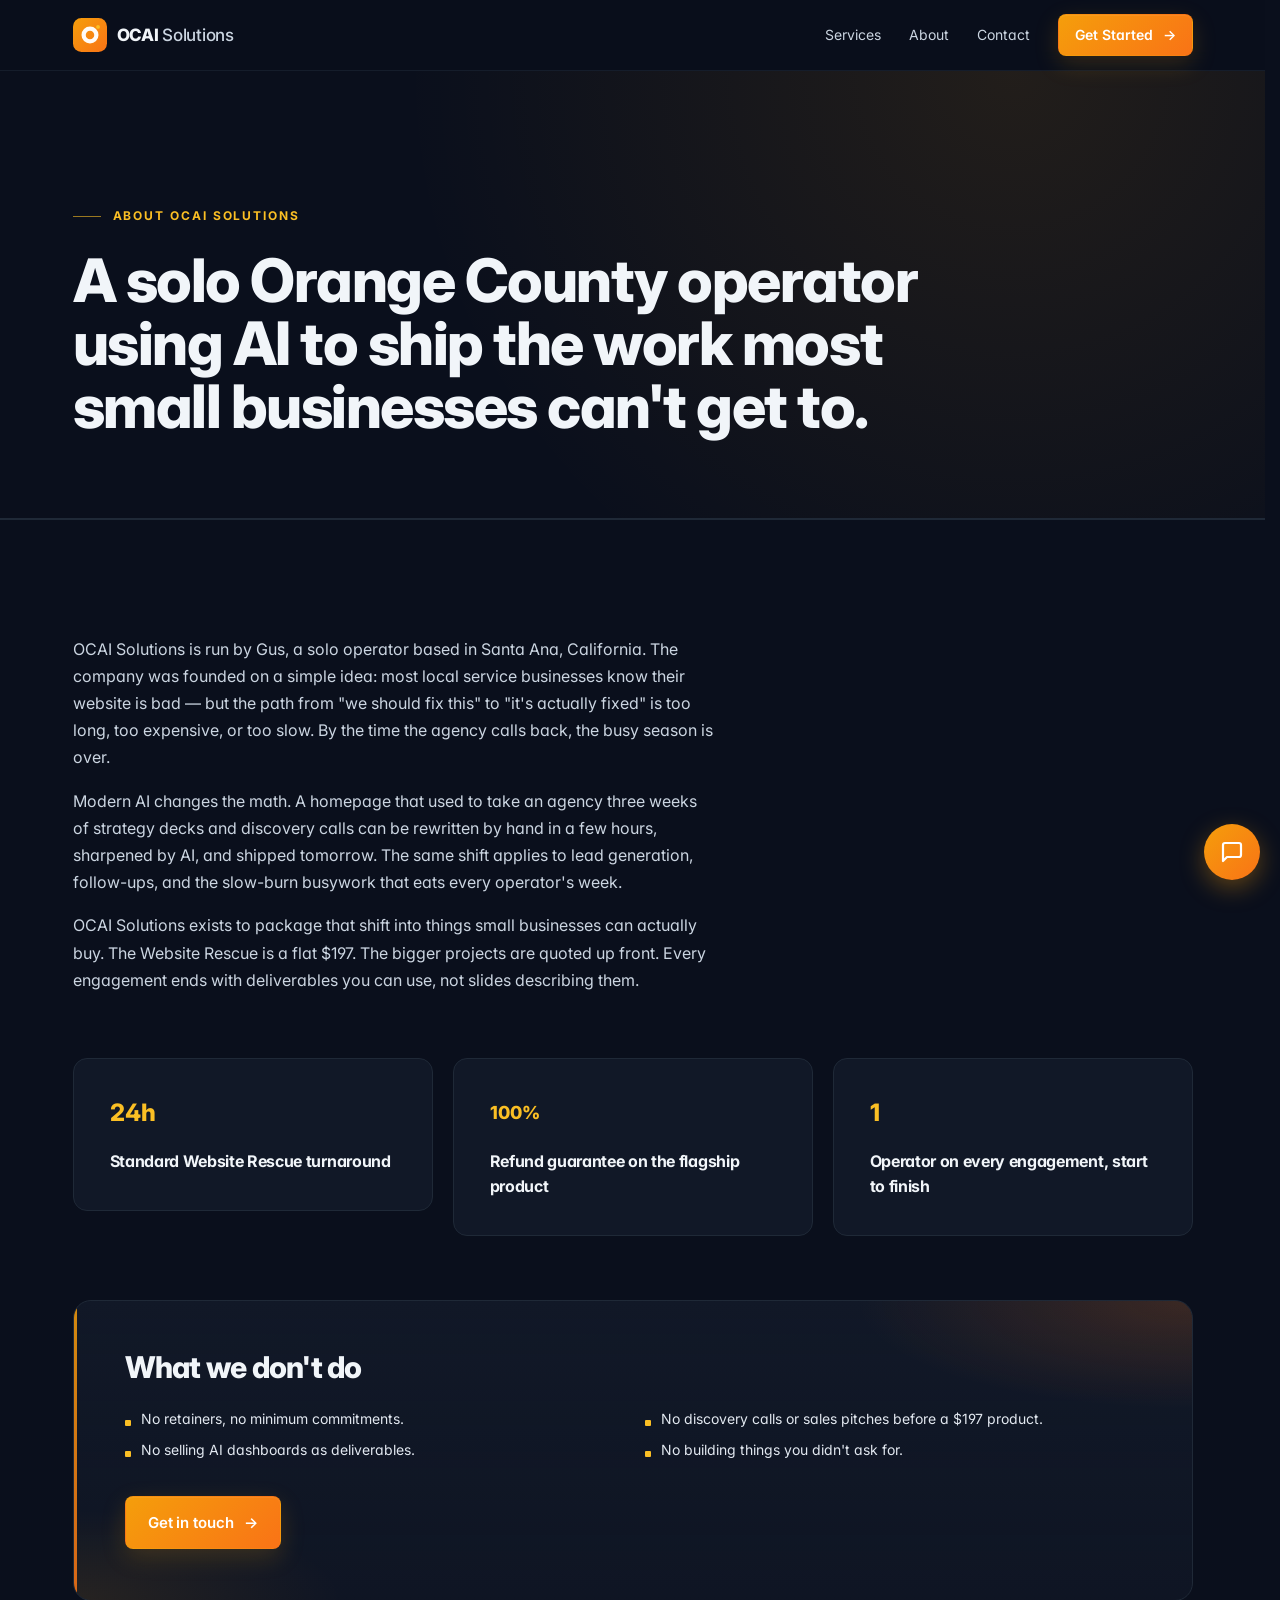
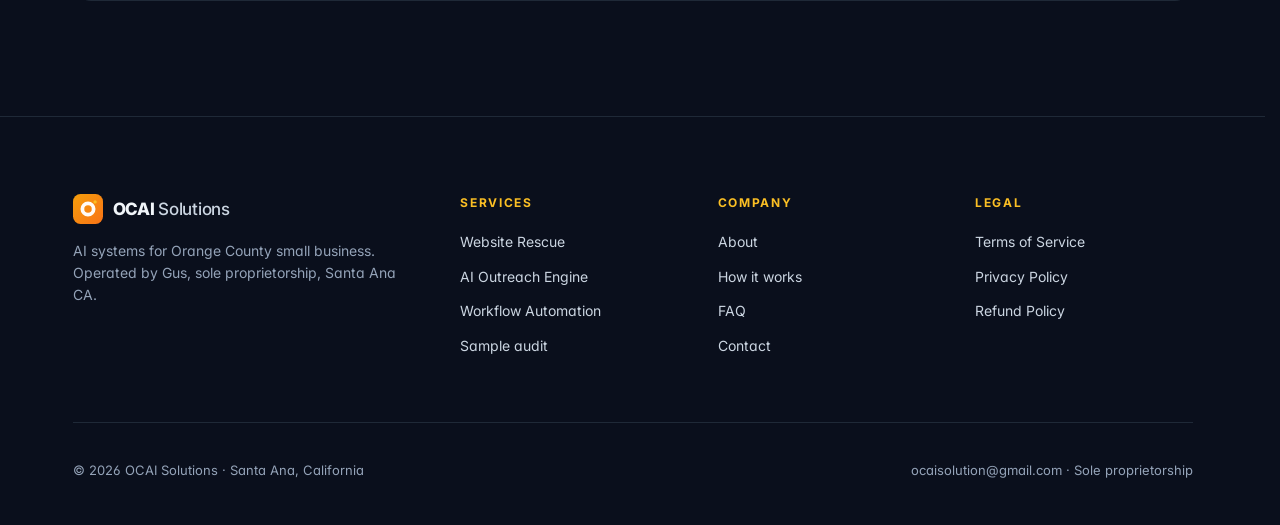
==== about.html @ ff7e23ab "Editorial redesign: amber palette, magazine layout, full design system migration - New styles.css ed" ====
<!doctype html>
<html lang="en">
<head>
<meta charset="utf-8">
<meta name="viewport" content="width=device-width, initial-scale=1">
<title>About — OCAI Solutions</title>
<meta name="description" content="OCAI Solutions is run by Gus, a solo Orange County operator using AI to ship the work most small businesses can't get to.">
<meta property="og:type" content="website">
<meta property="og:site_name" content="OCAI Solutions">
<meta property="og:title" content="About — OCAI Solutions">
<meta property="og:description" content="OCAI Solutions is run by Gus, a solo Orange County operator using AI to ship the work most small businesses can't get to.">
<meta property="og:url" content="https://ocaisolutions.com/about.html">
<meta name="twitter:card" content="summary">
<meta name="twitter:title" content="About — OCAI Solutions">
<meta name="twitter:description" content="OCAI Solutions is run by Gus, a solo Orange County operator using AI to ship the work most small businesses can't get to.">
<link rel="icon" href="favicon.svg">
<link rel="preconnect" href="https://fonts.googleapis.com">
<link rel="preconnect" href="https://fonts.gstatic.com" crossorigin>
<link href="https://fonts.googleapis.com/css2?family=Inter:wght@400;500;600;700;800&display=swap" rel="stylesheet">
<link rel="stylesheet" href="styles.css">
</head>
<body>
<header class="site-header">
  <div class="header-row">
    <a href="index.html" class="lockup" aria-label="OCAI Solutions home">
      <svg width="34" height="34" viewBox="0 0 36 36" aria-hidden="true" style="flex-shrink:0">
        <defs>
          <linearGradient id="ocai-h" x1="0" y1="0" x2="36" y2="36" gradientUnits="userSpaceOnUse">
            <stop offset="0%" stop-color="var(--brand-500)"/>
            <stop offset="100%" stop-color="var(--brand-cyan)"/>
          </linearGradient>
        </defs>
        <rect width="36" height="36" rx="9" fill="url(#ocai-h)"/>
        <path d="M18 9a9 9 0 100 18 9 9 0 000-18zm0 4.5a4.5 4.5 0 110 9 4.5 4.5 0 010-9z" fill="white" fill-opacity="0.97"/>
        <circle cx="26.5" cy="9.5" r="2" fill="var(--brand-gold)"/>
      </svg>
      <span class="word"><span class="bold">OCAI</span> <span class="soft">Solutions</span></span>
    </a>
    <nav class="nav" aria-label="Primary">
      <a href="services.html" class="nav-link">Services</a>
      <a href="about.html" class="nav-link">About</a>
      <a href="contact.html" class="nav-link">Contact</a>
      <a href="contact.html" class="btn btn-gradient btn-sm nav-cta">Get Started <span class="arrow" aria-hidden="true">→</span></a>
    </nav>
  </div>
</header>

<section class="page-hero">
  <div class="container">
    <span class="eyebrow-line">About OCAI Solutions</span>
    <h1>A solo Orange County operator using AI to ship the work most small businesses can't get to.</h1>
  </div>
</section>

<section class="section">
  <div class="container">
    <div class="prose" style="max-width:64ch">
      <p>OCAI Solutions is run by Gus, a solo operator based in Santa Ana, California. The company was founded on a simple idea: most local service businesses know their website is bad — but the path from "we should fix this" to "it's actually fixed" is too long, too expensive, or too slow. By the time the agency calls back, the busy season is over.</p>

      <p>Modern AI changes the math. A homepage that used to take an agency three weeks of strategy decks and discovery calls can be rewritten by hand in a few hours, sharpened by AI, and shipped tomorrow. The same shift applies to lead generation, follow-ups, and the slow-burn busywork that eats every operator's week.</p>

      <p>OCAI Solutions exists to package that shift into things small businesses can actually buy. The Website Rescue is a flat $197. The bigger projects are quoted up front. Every engagement ends with deliverables you can use, not slides describing them.</p>
    </div>

    <div class="trust-grid" style="margin-top:64px;grid-template-columns:repeat(3,1fr);gap:20px">
      <div class="service-card" style="cursor:default">
        <div class="head"><span class="num-mark" style="font-size:24px;width:auto;background:transparent;color:var(--brand-400)">24h</span></div>
        <h3 style="font-size:16px">Standard Website Rescue turnaround</h3>
      </div>
      <div class="service-card" style="cursor:default">
        <div class="head"><span class="num-mark" style="font-size:18px;width:auto;background:transparent;color:var(--brand-400)">100%</span></div>
        <h3 style="font-size:16px">Refund guarantee on the flagship product</h3>
      </div>
      <div class="service-card" style="cursor:default">
        <div class="head"><span class="num-mark" style="font-size:24px;width:auto;background:transparent;color:var(--brand-400)">1</span></div>
        <h3 style="font-size:16px">Operator on every engagement, start to finish</h3>
      </div>
    </div>

    <div class="flagship" style="margin-top:64px;grid-template-columns:1fr">
      <div class="flagship-left">
        <h3 class="flagship-title" style="font-size:1.875rem">What we don't do</h3>
        <ul class="flagship-deliverables" style="grid-template-columns:1fr 1fr">
          <li>No retainers, no minimum commitments.</li>
          <li>No discovery calls or sales pitches before a $197 product.</li>
          <li>No selling AI dashboards as deliverables.</li>
          <li>No building things you didn't ask for.</li>
        </ul>
        <div class="flagship-cta-row">
          <a href="contact.html" class="btn btn-gradient">Get in touch <span class="arrow" aria-hidden="true">→</span></a>
        </div>
      </div>
    </div>
  </div>
</section>

<footer class="footer">
  <div class="container">
    <div class="footer-top">
      <div class="footer-brand">
        <a href="index.html" class="lockup">
          <svg width="30" height="30" viewBox="0 0 36 36" aria-hidden="true">
            <defs>
              <linearGradient id="ocai-f" x1="0" y1="0" x2="36" y2="36" gradientUnits="userSpaceOnUse">
                <stop offset="0%" stop-color="var(--brand-500)"/>
                <stop offset="100%" stop-color="var(--brand-cyan)"/>
              </linearGradient>
            </defs>
            <rect width="36" height="36" rx="9" fill="url(#ocai-f)"/>
            <path d="M18 9a9 9 0 100 18 9 9 0 000-18zm0 4.5a4.5 4.5 0 110 9 4.5 4.5 0 010-9z" fill="white" fill-opacity="0.97"/>
            <circle cx="26.5" cy="9.5" r="2" fill="var(--brand-gold)"/>
          </svg>
          <span class="word"><span class="bold">OCAI</span> <span class="soft">Solutions</span></span>
        </a>
        <p>AI systems for Orange County small business. Operated by Gus, sole proprietorship, Santa Ana CA.</p>
      </div>
      <div class="footer-col">
        <h4>Services</h4>
        <ul>
          <li><a href="services.html#website-rescue">Website Rescue</a></li>
          <li><a href="services.html#outreach">AI Outreach Engine</a></li>
          <li><a href="services.html#automation">Workflow Automation</a></li>
          <li><a href="sample-audit.html">Sample audit</a></li>
        </ul>
      </div>
      <div class="footer-col">
        <h4>Company</h4>
        <ul>
          <li><a href="about.html">About</a></li>
          <li><a href="index.html#how">How it works</a></li>
          <li><a href="index.html#faq">FAQ</a></li>
          <li><a href="contact.html">Contact</a></li>
        </ul>
      </div>
      <div class="footer-col">
        <h4>Legal</h4>
        <ul>
          <li><a href="terms.html">Terms of Service</a></li>
          <li><a href="privacy.html">Privacy Policy</a></li>
          <li><a href="refund.html">Refund Policy</a></li>
        </ul>
      </div>
    </div>
    <div class="footer-bottom">
      <p>© <span id="year"></span> OCAI Solutions · Santa Ana, California</p>
      <p>ocaisolution@gmail.com · Sole proprietorship</p>
    </div>
  </div>
</footer>

<script>document.getElementById('year').textContent = new Date().getFullYear();</script>
<script src="chatbot.js"></script>
</body>
</html>
---- styles.css ----
/* OCAI Solutions — Editorial Homepage Styles
   Pushed further than the live site: bigger type, more whitespace,
   magazine-style numbered sections, asymmetric layouts.
   Built on the same brand tokens (ink, panel, line, brand 500/400/cyan, gold).
*/

/* ============================================================
   Tokens (overridable via Tweaks)
   ============================================================ */
:root {
  --ink:        #0A0F1C;
  --panel:      #111827;
  --panel-soft: rgba(17,24,39,0.55);
  --line:       #1F2937;
  --line-soft:  rgba(31,41,55,0.6);

  --brand-500:  #F59E0B;
  --brand-400:  #FBBF24;
  --brand-600:  #D97706;
  --brand-cyan: #F97316;
  --brand-gold: #FBBF24;

  --fg-1: #F1F5F9;
  --fg-2: #E2E8F0;
  --fg-3: #CBD5E1;
  --fg-mute: #94A3B8;
  --fg-faint: #64748B;

  --brand-tint-08: rgba(245,158,11,0.08);
  --brand-tint-12: rgba(245,158,11,0.14);
  --brand-tint-18: rgba(245,158,11,0.22);

  --section-y: clamp(80px, 9vw, 144px);   /* "airy" by default */
  --container-pad: clamp(20px, 4vw, 40px);
  --max-w: 1200px;

  --radius-md: 8px;
  --radius-lg: 14px;
  --radius-xl: 18px;
  --radius-pill: 9999px;

  --transition-base: 160ms ease;
}

/* density: tight */
:root.density-tight {
  --section-y: clamp(60px, 6vw, 96px);
}

/* ============================================================
   Reset / globals
   ============================================================ */
* { box-sizing: border-box; }
html { background: var(--ink); }
body {
  margin: 0;
  font-family: "Inter", system-ui, -apple-system, "Segoe UI", Roboto, sans-serif;
  font-feature-settings: "ss01", "cv11";
  -webkit-font-smoothing: antialiased;
  background: var(--ink);
  color: var(--fg-1);
  line-height: 1.55;
  overflow-x: hidden;
}
a { color: inherit; text-decoration: none; }
button { font-family: inherit; }
ul, ol { list-style: none; margin: 0; padding: 0; }
img, svg { display: block; max-width: 100%; }

::selection { background: var(--brand-tint-18); color: var(--fg-1); }

/* ============================================================
   Layout primitives
   ============================================================ */
.container {
  max-width: var(--max-w);
  margin: 0 auto;
  padding: 0 var(--container-pad);
  position: relative;
}
.section {
  padding: var(--section-y) 0;
  border-top: 1px solid var(--line);
  position: relative;
}
.section.no-border { border-top: 0; }
.section-soft { background: var(--panel-soft); }

/* ============================================================
   Typography — editorial scale (bigger than live site)
   ============================================================ */
.display {
  font-size: clamp(2.75rem, 1.4rem + 6vw, 6rem);   /* hero — much larger */
  font-weight: 800;
  letter-spacing: -0.035em;
  line-height: 0.96;
  margin: 0;
}
.display .accent { color: var(--brand-400); }
.display em {
  font-style: normal;
  background: linear-gradient(135deg, var(--brand-400) 0%, var(--brand-cyan) 100%);
  -webkit-background-clip: text;
  background-clip: text;
  -webkit-text-fill-color: transparent;
}

.section-title {
  font-size: clamp(2rem, 1.2rem + 2.4vw, 3.25rem);
  font-weight: 800;
  letter-spacing: -0.025em;
  line-height: 1.05;
  margin: 0;
  text-wrap: balance;
}

.h-card {
  font-size: clamp(1.4rem, 1rem + 1vw, 1.875rem);
  font-weight: 700;
  letter-spacing: -0.02em;
  line-height: 1.15;
  margin: 0;
  color: var(--fg-1);
}

.lead {
  font-size: clamp(1.0625rem, 0.9rem + 0.5vw, 1.25rem);
  line-height: 1.55;
  color: var(--fg-3);
  max-width: 56ch;
  margin: 0;
  text-wrap: pretty;
}

.body { color: var(--fg-3); line-height: 1.7; }
.muted { color: var(--fg-mute); }
.faint { color: var(--fg-faint); }
.small { font-size: 14px; }

.eyebrow {
  display: inline-flex;
  align-items: center;
  gap: 10px;
  font-size: 12px;
  font-weight: 600;
  letter-spacing: 0.14em;
  text-transform: uppercase;
  color: var(--brand-400);
}
.eyebrow .num {
  font-variant-numeric: tabular-nums;
  color: var(--fg-mute);
}
.eyebrow .rule {
  display: inline-block;
  width: 28px;
  height: 1px;
  background: currentColor;
  opacity: 0.6;
}

.pill {
  display: inline-flex;
  align-items: center;
  gap: 8px;
  padding: 6px 12px;
  border-radius: var(--radius-pill);
  background: var(--brand-tint-12);
  border: 1px solid var(--brand-tint-18);
  color: var(--brand-400);
  font-size: 12px;
  font-weight: 600;
  letter-spacing: 0.12em;
  text-transform: uppercase;
}
.pill .dot {
  width: 6px; height: 6px; border-radius: 999px;
  background: var(--brand-400);
  box-shadow: 0 0 0 3px rgba(251,191,36,0.18);
}

/* Section masthead — "01 — Services" + title side by side */
.section-masthead {
  display: grid;
  grid-template-columns: minmax(160px, 220px) 1fr;
  gap: clamp(24px, 4vw, 64px);
  margin-bottom: clamp(40px, 5vw, 72px);
  align-items: start;
}
.section-masthead .meta {
  position: sticky;
  top: 96px;
  display: flex;
  flex-direction: column;
  gap: 10px;
  font-size: 12px;
  color: var(--fg-mute);
  letter-spacing: 0.12em;
  text-transform: uppercase;
  font-weight: 600;
}
.section-masthead .meta .num {
  font-size: 13px;
  color: var(--brand-400);
  font-variant-numeric: tabular-nums;
}
.section-masthead .meta .label {
  color: var(--fg-mute);
}
.section-masthead .meta .desc {
  text-transform: none;
  letter-spacing: 0;
  color: var(--fg-faint);
  font-size: 13px;
  font-weight: 400;
  line-height: 1.5;
  max-width: 200px;
}
@media (max-width: 760px) {
  .section-masthead {
    grid-template-columns: 1fr;
    gap: 20px;
  }
  .section-masthead .meta { position: static; flex-direction: row; flex-wrap: wrap; }
  .section-masthead .meta .desc { display: none; }
}

/* ============================================================
   Buttons
   ============================================================ */
.btn {
  display: inline-flex;
  align-items: center;
  gap: 10px;
  padding: 14px 22px;
  border-radius: var(--radius-md);
  font-weight: 600;
  font-size: 15px;
  cursor: pointer;
  border: 1px solid transparent;
  transition: background-color var(--transition-base),
              color var(--transition-base),
              border-color var(--transition-base),
              box-shadow var(--transition-base);
  white-space: nowrap;
  letter-spacing: -0.005em;
}
.btn-lg { padding: 18px 28px; font-size: 16px; }
.btn-sm { padding: 9px 16px; font-size: 14px; }

.btn-primary {
  background: var(--brand-500);
  color: #fff;
}
.btn-primary:hover {
  background: var(--brand-400);
  color: #fff;
}
.btn-gradient {
  background: linear-gradient(135deg, var(--brand-500) 0%, var(--brand-cyan) 100%);
  color: #fff;
  border-color: transparent;
  box-shadow: 0 1px 0 rgba(255,255,255,0.06) inset, 0 8px 24px rgba(245,158,11,0.18);
}
.btn-gradient:hover {
  background: linear-gradient(135deg, var(--brand-400) 0%, var(--brand-cyan) 100%);
  box-shadow: 0 1px 0 rgba(255,255,255,0.08) inset, 0 12px 28px rgba(245,158,11,0.28);
}
.btn-secondary {
  background: transparent;
  color: var(--fg-2);
  border-color: var(--line);
}
.btn-secondary:hover {
  border-color: var(--brand-400);
  color: #fff;
}
.btn-ghost {
  background: transparent;
  color: var(--fg-3);
  padding-left: 0;
  padding-right: 0;
}
.btn-ghost:hover { color: #fff; }

.btn .arrow { display: inline-block; transition: transform 180ms ease; }
.btn:hover .arrow { transform: translateX(3px); }

.cta-row { display: flex; gap: 12px; flex-wrap: wrap; align-items: center; }

/* ============================================================
   Header
   ============================================================ */
.site-header {
  position: sticky; top: 0; z-index: 40;
  background: rgba(10,15,28,0.78);
  backdrop-filter: blur(12px);
  -webkit-backdrop-filter: blur(12px);
  border-bottom: 1px solid var(--line-soft);
}
.header-row {
  display: flex; align-items: center; justify-content: space-between;
  padding: 14px var(--container-pad);
  max-width: var(--max-w);
  margin: 0 auto;
}
.lockup { display: flex; align-items: center; gap: 10px; }
.lockup .word { font-weight: 700; font-size: 17px; letter-spacing: -0.015em; }
.lockup .word .bold { font-weight: 800; }
.lockup .word .soft { font-weight: 500; color: var(--fg-3); }

.nav { display: flex; align-items: center; gap: 28px; font-size: 14px; }
.nav a { color: var(--fg-3); transition: color var(--transition-base); position: relative; }
.nav a:hover { color: #fff; }
.nav a::after {
  content: ""; position: absolute; left: 0; right: 0; bottom: -22px; height: 2px;
  background: var(--brand-400); transform: scaleX(0); transform-origin: left;
  transition: transform 180ms ease;
}
.nav a:hover::after { transform: scaleX(1); }
.nav-cta { color: #fff !important; }
.nav-cta::after { display: none; }
@media (max-width: 760px) {
  .nav .nav-link { display: none; }
  .nav { gap: 12px; }
}

/* ============================================================
   Hero
   ============================================================ */
.hero {
  position: relative;
  overflow: hidden;
  padding: clamp(80px, 11vw, 160px) 0 clamp(80px, 9vw, 128px);
  border-top: 0;
}
.hero-glow {
  position: absolute; pointer-events: none; border-radius: 50%;
  filter: blur(110px);
}
.hero-glow-1 {
  top: -200px; right: -160px; width: 720px; height: 720px;
  background: radial-gradient(circle at center, rgba(245,158,11,0.32), transparent 60%);
}
.hero-glow-2 {
  bottom: -240px; left: -120px; width: 560px; height: 560px;
  background: radial-gradient(circle at center, rgba(249,115,22,0.18), transparent 60%);
}
.hero-grid {
  position: absolute; inset: 0; pointer-events: none; opacity: 0.45;
  background-image:
    linear-gradient(to right, rgba(251,191,36,0.05) 1px, transparent 1px),
    linear-gradient(to bottom, rgba(251,191,36,0.05) 1px, transparent 1px);
  background-size: 80px 80px;
  mask-image: radial-gradient(ellipse 80% 60% at 50% 30%, #000 30%, transparent 75%);
  -webkit-mask-image: radial-gradient(ellipse 80% 60% at 50% 30%, #000 30%, transparent 75%);
}

.hero-inner {
  position: relative;
  display: grid;
  grid-template-columns: 1fr;
  gap: 32px;
}

/* hero variant: subtle (default minimal) */
.hero-eyebrow-row {
  display: flex; align-items: center; gap: 12px; flex-wrap: wrap;
  margin-bottom: 28px;
}
.hero-eyebrow-row .pill-price {
  border-radius: var(--radius-pill);
  padding: 6px 14px;
  background: linear-gradient(135deg, rgba(245,158,11,0.18), rgba(249,115,22,0.10));
  border: 1px solid rgba(251,191,36,0.35);
  color: #fff;
  font-size: 12px;
  font-weight: 700;
  letter-spacing: 0.12em;
  text-transform: uppercase;
  display: inline-flex;
  align-items: center;
  gap: 8px;
}
.hero-eyebrow-row .pill-price .price-num {
  font-weight: 800;
  letter-spacing: -0.01em;
  text-transform: none;
}
.hero-eyebrow-row .loc {
  font-size: 12px;
  font-weight: 600;
  letter-spacing: 0.14em;
  text-transform: uppercase;
  color: var(--fg-mute);
  display: inline-flex;
  align-items: center;
  gap: 8px;
}
.hero-eyebrow-row .loc::before {
  content: ""; width: 6px; height: 6px; background: var(--brand-gold); border-radius: 999px;
  box-shadow: 0 0 0 3px rgba(251,191,36,0.16);
}

.hero-headline { max-width: 22ch; }
.hero-sub {
  margin-top: 28px;
  max-width: 56ch;
  font-size: clamp(1.0625rem, 0.9rem + 0.5vw, 1.25rem);
  color: var(--fg-3);
  line-height: 1.55;
  text-wrap: pretty;
}
.hero-cta-row {
  margin-top: 40px;
  display: flex; gap: 14px; flex-wrap: wrap; align-items: center;
}
.hero-microcopy {
  margin-top: 24px;
  font-size: 13px;
  color: var(--fg-mute);
  display: inline-flex;
  align-items: center;
  gap: 14px;
  flex-wrap: wrap;
}
.hero-microcopy .sep { color: var(--fg-faint); }
.hero-microcopy .check {
  display: inline-flex; align-items: center; gap: 8px;
}
.hero-microcopy .check svg { color: var(--brand-400); flex-shrink: 0; }

/* hero variant: pricetag — giant $197 to the right */
.hero.variant-pricetag .hero-inner {
  grid-template-columns: 1.4fr 1fr;
  align-items: end;
  gap: clamp(24px, 5vw, 80px);
}
@media (max-width: 900px) {
  .hero.variant-pricetag .hero-inner { grid-template-columns: 1fr; }
}
.pricetag-block {
  position: relative;
  padding: 32px;
  border: 1px solid var(--line);
  border-radius: var(--radius-xl);
  background: linear-gradient(180deg, rgba(17,24,39,0.85), rgba(17,24,39,0.4));
  display: flex;
  flex-direction: column;
  gap: 12px;
  overflow: hidden;
}
.pricetag-block::before {
  content: ""; position: absolute; inset: 0; pointer-events: none;
  background: radial-gradient(circle at 100% 0%, rgba(245,158,11,0.18), transparent 60%);
}
.pricetag-block .pt-eyebrow { font-size: 11px; letter-spacing: 0.18em; text-transform: uppercase; font-weight: 700; color: var(--brand-400); }
.pricetag-block .pt-price {
  font-size: clamp(5rem, 8vw + 1rem, 9rem);
  font-weight: 800;
  letter-spacing: -0.05em;
  line-height: 0.9;
  background: linear-gradient(135deg, #fff 0%, var(--brand-400) 70%, var(--brand-cyan) 100%);
  -webkit-background-clip: text; background-clip: text; -webkit-text-fill-color: transparent;
  display: flex; align-items: baseline; gap: 4px;
}
.pricetag-block .pt-price .dollar {
  font-size: 0.5em;
  -webkit-text-fill-color: var(--brand-400);
  font-weight: 700;
  letter-spacing: 0;
  transform: translateY(-0.4em);
}
.pricetag-block .pt-label { font-weight: 700; font-size: 18px; letter-spacing: -0.01em; }
.pricetag-block .pt-meta {
  display: flex; flex-direction: column; gap: 6px;
  font-size: 13px;
  color: var(--fg-mute);
  margin-top: 4px;
}
.pricetag-block .pt-meta .row { display: flex; justify-content: space-between; gap: 12px; padding: 6px 0; border-top: 1px dashed var(--line); }
.pricetag-block .pt-meta .row:first-child { border-top: 0; }
.pricetag-block .pt-meta .val { color: var(--fg-1); font-weight: 600; }

/* hero variant: prominent — adds an oversized chip ABOVE headline */
.hero.variant-prominent .hero-eyebrow-row .pill-price {
  padding: 10px 18px;
  font-size: 13px;
  letter-spacing: 0.16em;
}
.hero.variant-prominent .hero-eyebrow-row .pill-price .price-num {
  font-size: 18px;
}

/* hero variant: subtle — only the location pill, price lives on the CTA */
.hero.variant-subtle .hero-eyebrow-row .pill-price { display: none; }

/* ============================================================
   Service grid — Rescue is full-width hero card; pair below
   ============================================================ */
.services {
  display: flex;
  flex-direction: column;
  gap: 28px;
}

/* Flagship card */
.flagship {
  position: relative;
  display: grid;
  grid-template-columns: 1.3fr 1fr;
  gap: clamp(24px, 4vw, 56px);
  padding: clamp(32px, 4vw, 56px);
  border-radius: var(--radius-xl);
  background: linear-gradient(180deg, var(--panel) 0%, rgba(17,24,39,0.7) 100%);
  border: 1px solid var(--line);
  overflow: hidden;
  transition: border-color var(--transition-base);
}
.flagship::before {
  content: ""; position: absolute; inset: 0; pointer-events: none;
  background:
    radial-gradient(ellipse 50% 60% at 100% 0%, rgba(249,115,22,0.18), transparent 60%),
    radial-gradient(ellipse 40% 50% at 0% 100%, rgba(245,158,11,0.10), transparent 60%);
}
.flagship::after {
  content: ""; position: absolute; left: 0; top: 0; bottom: 0; width: 3px;
  background: linear-gradient(180deg, var(--brand-500), var(--brand-cyan));
  opacity: 0.85;
}
.flagship:hover { border-color: var(--brand-400); }
.flagship-left { position: relative; display: flex; flex-direction: column; gap: 22px; }
.flagship-tags { display: flex; gap: 10px; flex-wrap: wrap; }
.tag {
  display: inline-flex; align-items: center; gap: 8px;
  padding: 6px 12px;
  border-radius: var(--radius-pill);
  background: var(--brand-tint-12);
  border: 1px solid var(--brand-tint-18);
  color: var(--brand-400);
  font-size: 11px; font-weight: 700; letter-spacing: 0.14em; text-transform: uppercase;
}
.tag.gold {
  background: rgba(251,191,36,0.10);
  border-color: rgba(251,191,36,0.28);
  color: var(--brand-gold);
}
.tag.outline {
  background: transparent;
  color: var(--fg-mute);
  border-color: var(--line);
}
.flagship-title {
  font-size: clamp(1.875rem, 1.2rem + 1.8vw, 2.75rem);
  font-weight: 800;
  letter-spacing: -0.025em;
  line-height: 1.05;
  margin: 0;
}
.flagship-body {
  color: var(--fg-3);
  font-size: clamp(1rem, 0.92rem + 0.25vw, 1.0625rem);
  line-height: 1.65;
  max-width: 50ch;
}
.flagship-deliverables { display: grid; grid-template-columns: 1fr 1fr; gap: 10px 24px; margin: 4px 0 8px; }
.flagship-deliverables li {
  display: flex; gap: 10px; align-items: baseline;
  color: var(--fg-2);
  font-size: 14px;
  line-height: 1.45;
}
.flagship-deliverables li::before {
  content: ""; width: 6px; height: 6px; flex-shrink: 0; border-radius: 1px;
  background: var(--brand-400);
  transform: translateY(2px);
}
@media (max-width: 600px) {
  .flagship-deliverables { grid-template-columns: 1fr; }
}
.flagship-cta-row { display: flex; gap: 12px; flex-wrap: wrap; align-items: center; margin-top: 6px; }
.flagship-cta-row .smallnote { font-size: 13px; color: var(--fg-mute); }

/* Right column: price & meta */
.flagship-right {
  position: relative;
  display: flex;
  flex-direction: column;
  justify-content: space-between;
  gap: 24px;
  padding: 24px;
  border-left: 1px dashed var(--line);
  padding-left: clamp(24px, 3vw, 40px);
}
@media (max-width: 880px) {
  .flagship { grid-template-columns: 1fr; }
  .flagship-right { border-left: 0; border-top: 1px dashed var(--line); padding-left: 0; padding-top: 28px; }
}
.flagship-price {
  display: flex; align-items: baseline; gap: 6px;
  font-size: clamp(4rem, 6vw + 1rem, 7rem);
  font-weight: 800;
  letter-spacing: -0.05em;
  line-height: 0.9;
  background: linear-gradient(135deg, #fff 0%, var(--brand-400) 65%, var(--brand-cyan) 100%);
  -webkit-background-clip: text; background-clip: text; -webkit-text-fill-color: transparent;
}
.flagship-price .dollar {
  font-size: 0.42em;
  -webkit-text-fill-color: var(--brand-400);
  font-weight: 700;
  transform: translateY(-0.55em);
}
.flagship-price-label {
  font-size: 12px; letter-spacing: 0.16em; text-transform: uppercase; font-weight: 700;
  color: var(--brand-400);
  margin-bottom: -8px;
}
.flagship-meta {
  display: flex; flex-direction: column; gap: 0;
  font-size: 13px;
  color: var(--fg-mute);
  border-top: 1px solid var(--line);
}
.flagship-meta .row {
  display: flex; justify-content: space-between; gap: 12px;
  padding: 12px 0;
  border-bottom: 1px solid var(--line);
}
.flagship-meta .row .key { letter-spacing: 0.04em; }
.flagship-meta .row .val { color: var(--fg-1); font-weight: 600; text-align: right; }

/* Service pair (project services) */
.service-pair {
  display: grid;
  grid-template-columns: 1fr 1fr;
  gap: 20px;
}
@media (max-width: 760px) { .service-pair { grid-template-columns: 1fr; } }

.service-card {
  position: relative;
  display: flex;
  flex-direction: column;
  gap: 18px;
  padding: clamp(24px, 3vw, 36px);
  background: var(--panel);
  border: 1px solid var(--line);
  border-radius: var(--radius-lg);
  transition: border-color var(--transition-base), background var(--transition-base);
  cursor: pointer;
}
.service-card:hover {
  border-color: var(--brand-400);
  background: linear-gradient(180deg, var(--panel) 0%, rgba(17,24,39,0.6) 100%);
}
.service-card .num-mark {
  display: inline-flex; align-items: center; justify-content: center;
  width: 36px; height: 36px;
  border-radius: 8px;
  background: var(--brand-tint-12);
  color: var(--brand-400);
  font-weight: 800;
  font-size: 15px;
  letter-spacing: 0;
}
.service-card .head { display: flex; align-items: center; gap: 14px; justify-content: space-between; }
.service-card h3 {
  font-size: clamp(1.25rem, 1rem + 0.4vw, 1.5rem);
  font-weight: 700;
  letter-spacing: -0.02em;
  margin: 0;
  transition: color var(--transition-base);
}
.service-card:hover h3 { color: var(--brand-400); }
.service-card .body { color: var(--fg-3); font-size: 15px; line-height: 1.6; }
.service-card .footer-row {
  margin-top: auto;
  display: flex; justify-content: space-between; align-items: center;
  padding-top: 16px;
  border-top: 1px solid var(--line);
  color: var(--brand-400);
  font-size: 14px; font-weight: 600;
}
.service-card .footer-row .price-line { color: var(--fg-mute); font-weight: 500; }

/* Service grid layout: 3-equal */
.services.layout-3col .flagship {
  grid-template-columns: 1fr;
  padding: clamp(28px, 3vw, 40px);
}
.services.layout-3col {
  display: grid;
  grid-template-columns: repeat(3, 1fr);
  gap: 20px;
  flex-direction: row;
}
.services.layout-3col .flagship-right { display: none; }
.services.layout-3col .service-pair { display: contents; }
@media (max-width: 980px) {
  .services.layout-3col { grid-template-columns: 1fr; }
}

/* Service grid layout: 2col (Rescue wide left, pair stacks right) */
.services.layout-2col {
  display: grid;
  grid-template-columns: 1.4fr 1fr;
  gap: 20px;
  flex-direction: row;
}
.services.layout-2col .flagship { grid-template-columns: 1fr; }
.services.layout-2col .flagship-right { border-left: 0; border-top: 1px dashed var(--line); padding-left: 0; padding-top: 24px; flex-direction: row; align-items: center; justify-content: space-between; }
.services.layout-2col .flagship-meta { display: none; }
.services.layout-2col .service-pair { grid-template-columns: 1fr; gap: 20px; }
@media (max-width: 980px) {
  .services.layout-2col { grid-template-columns: 1fr; }
}

/* ============================================================
   Trust section
   ============================================================ */
.trust-grid {
  display: grid;
  grid-template-columns: 1fr 1fr;
  gap: clamp(40px, 5vw, 80px);
  align-items: start;
}
@media (max-width: 880px) { .trust-grid { grid-template-columns: 1fr; gap: 40px; } }

.trust-list { display: flex; flex-direction: column; gap: 4px; }
.trust-list li {
  display: grid;
  grid-template-columns: 32px 1fr;
  gap: 16px;
  padding: 20px 0;
  border-bottom: 1px solid var(--line);
}
.trust-list li:last-child { border-bottom: 0; }
.trust-list .ix {
  font-size: 11px; font-weight: 700; letter-spacing: 0.12em; color: var(--brand-400);
  font-variant-numeric: tabular-nums;
  padding-top: 4px;
}
.trust-list .t { font-weight: 700; font-size: 17px; letter-spacing: -0.01em; color: var(--fg-1); margin: 0 0 6px; }
.trust-list .b { color: var(--fg-mute); font-size: 14.5px; line-height: 1.55; margin: 0; }

.trust-blurb {
  display: flex; flex-direction: column; gap: 18px;
  padding-right: clamp(0px, 4vw, 40px);
}
.trust-blurb .quote {
  font-size: clamp(1.0625rem, 0.95rem + 0.4vw, 1.1875rem);
  line-height: 1.55;
  color: var(--fg-2);
}
.trust-blurb .quote em {
  font-style: normal;
  color: var(--brand-400);
}

/* ============================================================
   How it works
   ============================================================ */
.how-grid {
  display: grid;
  grid-template-columns: repeat(4, 1fr);
  gap: 20px;
  position: relative;
}
@media (max-width: 980px) { .how-grid { grid-template-columns: 1fr 1fr; } }
@media (max-width: 600px) { .how-grid { grid-template-columns: 1fr; } }

.how-step {
  position: relative;
  padding: 28px 24px 28px 0;
  display: flex;
  flex-direction: column;
  gap: 14px;
  border-top: 1px solid var(--line);
}
.how-step .num {
  font-size: clamp(2.5rem, 2rem + 1.2vw, 3.5rem);
  font-weight: 800;
  letter-spacing: -0.04em;
  line-height: 1;
  color: var(--brand-400);
  font-variant-numeric: tabular-nums;
}
.how-step .num .of { color: var(--fg-faint); font-size: 0.4em; font-weight: 600; letter-spacing: 0.1em; vertical-align: super; }
.how-step .t { font-size: 17px; font-weight: 700; letter-spacing: -0.015em; line-height: 1.25; margin: 0; }
.how-step .b { color: var(--fg-mute); font-size: 14.5px; line-height: 1.55; margin: 0; }

.how-cta { margin-top: clamp(40px, 5vw, 64px); display: flex; gap: 16px; align-items: center; flex-wrap: wrap; }

/* ============================================================
   FAQ
   ============================================================ */
.faq-list {
  display: flex; flex-direction: column;
  border-top: 1px solid var(--line);
}
.faq-item { border-bottom: 1px solid var(--line); }
.faq-summary {
  list-style: none;
  display: grid;
  grid-template-columns: 36px 1fr auto;
  gap: 20px;
  padding: 28px 4px;
  cursor: pointer;
  align-items: baseline;
  transition: background-color var(--transition-base);
}
.faq-summary::-webkit-details-marker { display: none; }
.faq-item[open] .faq-summary { background-color: rgba(245,158,11,0.04); }
.faq-summary .ix {
  font-size: 12px; font-weight: 700; letter-spacing: 0.14em;
  color: var(--fg-mute);
  font-variant-numeric: tabular-nums;
  padding-top: 4px;
}
.faq-item[open] .faq-summary .ix { color: var(--brand-400); }
.faq-summary .q {
  font-size: clamp(1.0625rem, 0.95rem + 0.3vw, 1.25rem);
  font-weight: 600;
  letter-spacing: -0.015em;
  color: var(--fg-1);
  line-height: 1.35;
  text-wrap: pretty;
}
.faq-summary .chev {
  width: 28px; height: 28px;
  display: inline-flex; align-items: center; justify-content: center;
  border-radius: 999px;
  border: 1px solid var(--line);
  color: var(--fg-mute);
  transition: transform 200ms ease, color var(--transition-base), border-color var(--transition-base), background-color var(--transition-base);
  flex-shrink: 0;
  align-self: center;
}
.faq-item:hover .chev { color: var(--brand-400); border-color: var(--brand-400); }
.faq-item[open] .chev {
  transform: rotate(45deg);
  background: var(--brand-500);
  color: #fff;
  border-color: transparent;
}

.faq-body {
  display: grid;
  grid-template-columns: 36px 1fr auto;
  gap: 20px;
  padding: 0 4px 28px;
}
.faq-body .ix-pad { /* aligns with summary ix */ }
.faq-body .a {
  color: var(--fg-3);
  font-size: 16px;
  line-height: 1.65;
  max-width: 64ch;
  text-wrap: pretty;
}
.faq-body .a a { color: var(--brand-400); border-bottom: 1px solid currentColor; }
.faq-body .a a:hover { color: #fff; }
.faq-body .pad-end {}

@media (max-width: 600px) {
  .faq-summary, .faq-body { grid-template-columns: 28px 1fr auto; gap: 12px; }
}

/* ============================================================
   Final CTA
   ============================================================ */
.final-cta {
  position: relative;
  overflow: hidden;
}
.final-cta::before {
  content: ""; position: absolute; inset: 0; pointer-events: none;
  background:
    radial-gradient(circle at 80% 0%, rgba(245,158,11,0.18), transparent 55%),
    radial-gradient(circle at 0% 100%, rgba(249,115,22,0.10), transparent 55%);
}
.final-cta-grid {
  position: relative;
  display: grid;
  grid-template-columns: 1.3fr 1fr;
  gap: clamp(40px, 5vw, 80px);
  align-items: center;
}
@media (max-width: 880px) { .final-cta-grid { grid-template-columns: 1fr; } }
.final-cta-card {
  padding: clamp(28px, 3.5vw, 44px);
  border: 1px solid var(--line);
  border-radius: var(--radius-xl);
  background: linear-gradient(180deg, var(--panel) 0%, rgba(17,24,39,0.6) 100%);
  display: flex;
  flex-direction: column;
  gap: 18px;
  position: relative;
  overflow: hidden;
}
.final-cta-card::before {
  content: ""; position: absolute; inset: 0; pointer-events: none;
  background: radial-gradient(circle at 100% 0%, rgba(245,158,11,0.16), transparent 55%);
}
.final-cta-card .row {
  display: flex; justify-content: space-between; gap: 12px; align-items: baseline;
  font-size: 14px; color: var(--fg-mute);
  padding: 12px 0;
  border-top: 1px solid var(--line);
}
.final-cta-card .row:nth-of-type(1) { border-top: 0; padding-top: 0; }
.final-cta-card .row .val { color: var(--fg-1); font-weight: 600; }
.final-cta-card .price-row {
  display: flex; align-items: baseline; gap: 8px;
  font-size: 56px; font-weight: 800; letter-spacing: -0.04em; line-height: 1;
  background: linear-gradient(135deg, #fff, var(--brand-400) 70%, var(--brand-cyan));
  -webkit-background-clip: text; background-clip: text; -webkit-text-fill-color: transparent;
}
.final-cta-card .price-row .dollar { font-size: 0.5em; -webkit-text-fill-color: var(--brand-400); transform: translateY(-0.5em); font-weight: 700; }

/* ============================================================
   Footer
   ============================================================ */
.footer {
  border-top: 1px solid var(--line);
  padding: clamp(48px, 6vw, 80px) 0 32px;
}
.footer-top {
  display: grid;
  grid-template-columns: 1.6fr repeat(3, 1fr);
  gap: 40px;
}
@media (max-width: 760px) { .footer-top { grid-template-columns: 1fr 1fr; } }
@media (max-width: 480px) { .footer-top { grid-template-columns: 1fr; } }
.footer-brand p { color: var(--fg-mute); font-size: 14px; max-width: 38ch; margin: 16px 0 0; line-height: 1.55; }
.footer-col h4 {
  font-size: 12px; font-weight: 700; letter-spacing: 0.14em; text-transform: uppercase;
  color: var(--brand-400); margin: 0 0 16px;
}
.footer-col ul { display: flex; flex-direction: column; gap: 10px; }
.footer-col a {
  color: var(--fg-3); font-size: 14px;
  transition: color var(--transition-base);
}
.footer-col a:hover { color: #fff; }
.footer-bottom {
  margin-top: clamp(40px, 5vw, 64px);
  padding-top: 24px;
  border-top: 1px solid var(--line);
  display: flex; justify-content: space-between; gap: 12px;
  font-size: 13px; color: var(--fg-mute);
  flex-wrap: wrap;
}

/* ============================================================
   Misc
   ============================================================ */
.divider {
  height: 1px;
  background: linear-gradient(to right, transparent, var(--line) 20%, var(--line) 80%, transparent);
  margin: 0;
}

/* Number rule used as section anchor */
.num-anchor {
  display: inline-flex; align-items: center; gap: 12px;
  font-family: "Inter", monospace;
  font-variant-numeric: tabular-nums;
  font-weight: 700;
  font-size: 13px;
  letter-spacing: 0.12em;
  color: var(--brand-400);
}
.num-anchor::after {
  content: "";
  width: 36px;
  height: 1px;
  background: currentColor;
  opacity: 0.6;
}

/* Focus ring */
:focus-visible {
  outline: 2px solid var(--brand-400);
  outline-offset: 3px;
  border-radius: 4px;
}

/* Hide scrollbar overflow safety */
html, body { scrollbar-gutter: stable; }


/* ============================================================
   Prose (legal pages: terms, privacy, refund, sample audit)
   ============================================================ */
.prose {
  max-width: 64ch;
  font-size: 16px;
  line-height: 1.7;
  color: var(--fg-3);
}
.prose h1 { font-size: clamp(2rem, 1.5rem + 1.5vw, 2.75rem); font-weight: 800; letter-spacing: -0.025em; line-height: 1.1; margin: 0 0 8px; color: var(--fg-1); }
.prose h2 { font-size: clamp(1.375rem, 1.1rem + 0.7vw, 1.625rem); font-weight: 700; letter-spacing: -0.015em; margin: 2.5rem 0 0.75rem; color: var(--fg-1); }
.prose h3 { font-size: 1.125rem; font-weight: 700; margin: 1.75rem 0 0.5rem; color: var(--fg-2); }
.prose p { margin: 0 0 1rem; }
.prose ul, .prose ol { margin: 0 0 1rem 1.25rem; padding: 0; list-style: disc; color: var(--fg-3); }
.prose ol { list-style: decimal; }
.prose li { margin-bottom: 0.4rem; line-height: 1.65; padding-left: 0.25rem; }
.prose a { color: var(--brand-400); border-bottom: 1px solid currentColor; transition: color var(--transition-base); }
.prose a:hover { color: #fff; }
.prose strong, .prose b { color: var(--fg-1); }
.prose .lede { font-size: 18px; color: var(--fg-2); margin-bottom: 2.5rem; }
.prose hr { border: 0; border-top: 1px solid var(--line); margin: 2.5rem 0; }
.prose .meta { color: var(--fg-mute); font-size: 13px; letter-spacing: 0.04em; }

.prose-legal { /* alias kept for backwards compat */ }

/* ============================================================
   Page hero (small page intros for non-homepage pages)
   ============================================================ */
.page-hero {
  padding: clamp(80px, 10vw, 144px) 0 clamp(40px, 5vw, 72px);
  border-bottom: 1px solid var(--line);
  position: relative;
  overflow: hidden;
}
.page-hero::before {
  content: ""; position: absolute; inset: 0; pointer-events: none;
  background: radial-gradient(circle at 80% 0%, rgba(245,158,11,0.10), transparent 55%);
}
.page-hero .container { position: relative; }
.page-hero .eyebrow-line { display: inline-flex; align-items: center; gap: 12px; font-size: 12px; font-weight: 700; letter-spacing: 0.16em; text-transform: uppercase; color: var(--brand-400); margin-bottom: 24px; }
.page-hero .eyebrow-line::before { content: ""; width: 28px; height: 1px; background: currentColor; opacity: 0.6; }
.page-hero h1 { font-size: clamp(2.25rem, 1.4rem + 3vw, 3.75rem); font-weight: 800; letter-spacing: -0.025em; line-height: 1.05; margin: 0 0 16px; max-width: 22ch; }
.page-hero .lead { margin-top: 8px; max-width: 56ch; }

/* ============================================================
   Form styling (contact)
   ============================================================ */
.form-card {
  padding: clamp(28px, 3.5vw, 44px);
  background: var(--panel);
  border: 1px solid var(--line);
  border-radius: var(--radius-xl);
}
.form-card h2 { font-size: 22px; font-weight: 700; letter-spacing: -0.015em; margin: 0 0 4px; color: var(--fg-1); }
.form-card .form-sub { color: var(--fg-mute); font-size: 14px; margin: 0 0 24px; }
.form-grid { display: grid; grid-template-columns: 1fr 1fr; gap: 16px; margin-bottom: 16px; }
@media (max-width: 600px) { .form-grid { grid-template-columns: 1fr; } }
.field { display: block; }
.field span { display: block; color: var(--fg-mute); font-size: 13px; margin-bottom: 6px; }
.field input, .field textarea, .field select {
  width: 100%; padding: 11px 14px; font-family: inherit; font-size: 14px;
  background: var(--ink); color: var(--fg-1);
  border: 1px solid var(--line); border-radius: var(--radius-md);
  transition: border-color var(--transition-base);
}
.field input:focus, .field textarea:focus, .field select:focus {
  outline: none; border-color: var(--brand-400);
}
.field textarea { resize: vertical; min-height: 100px; }
.field-fine { font-size: 12px; color: var(--fg-mute); margin-top: 12px; }
.field-fine a { color: var(--brand-400); border-bottom: 1px solid currentColor; }
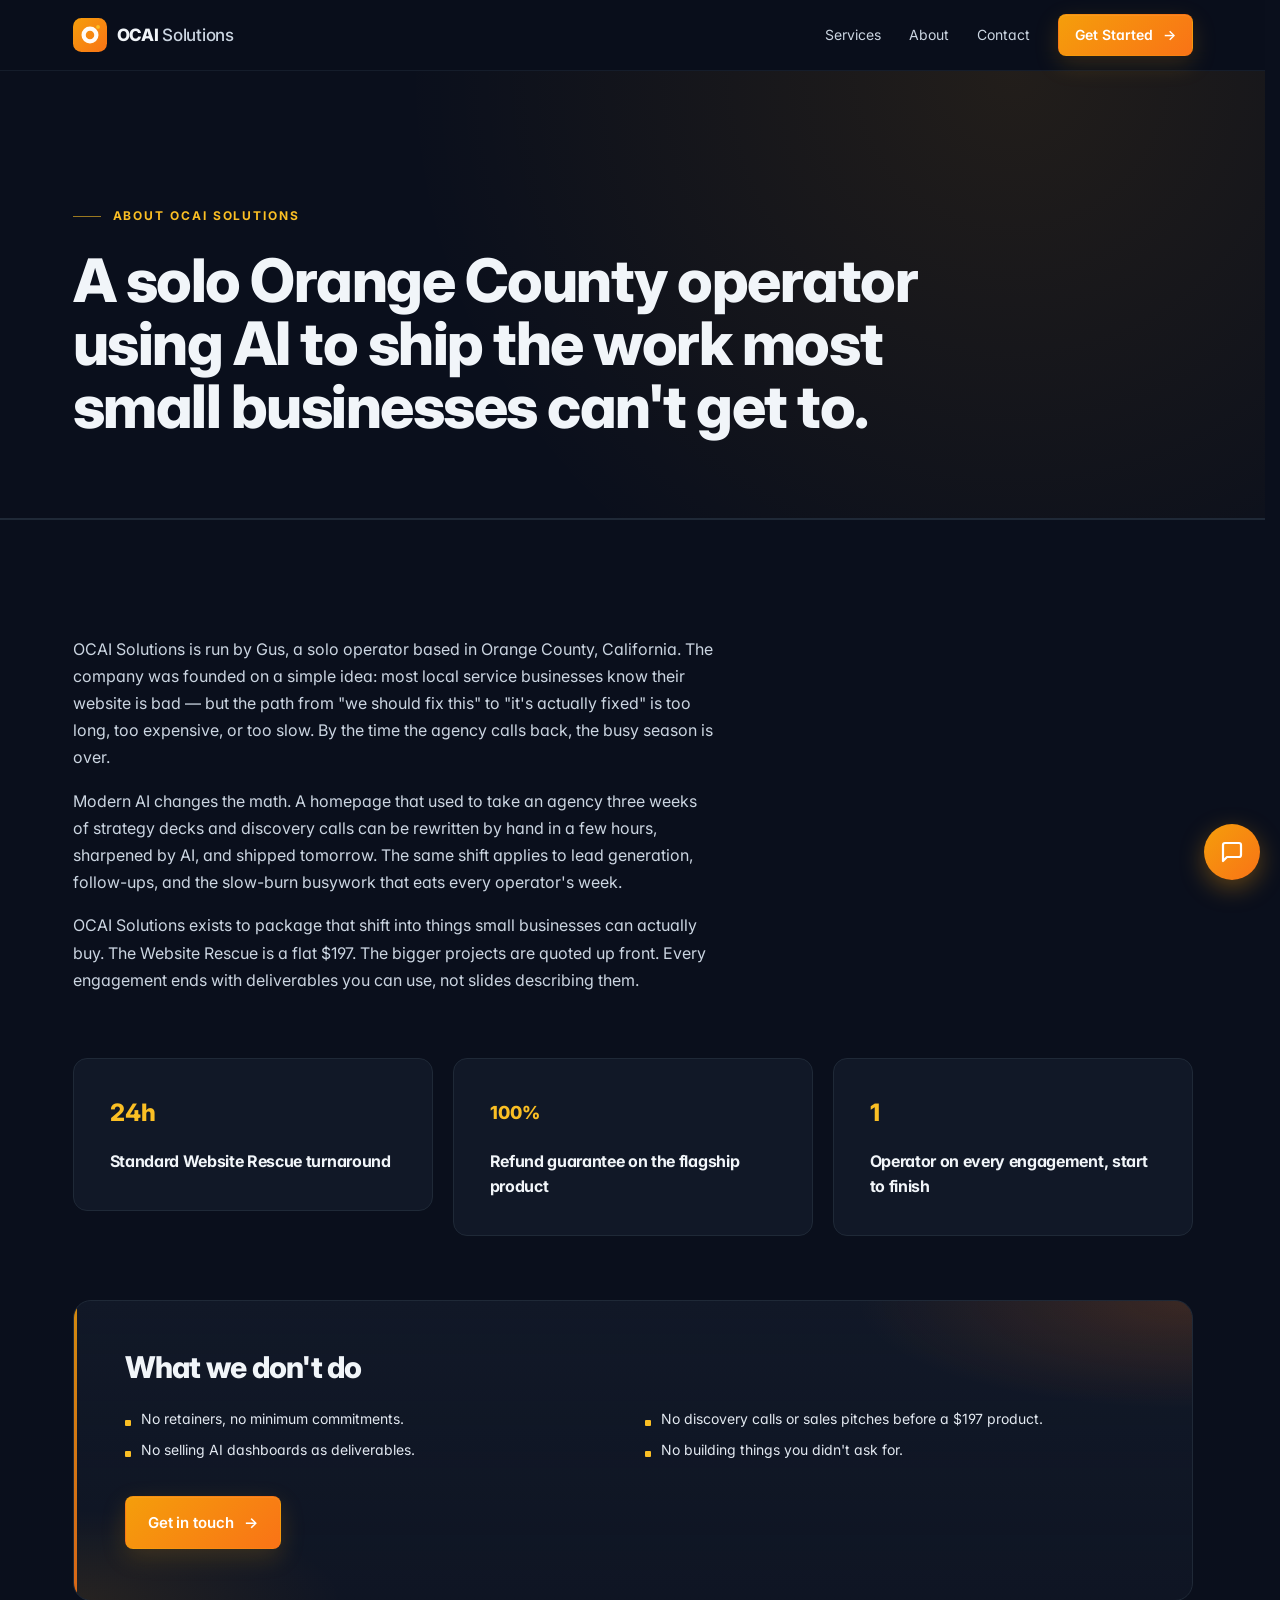
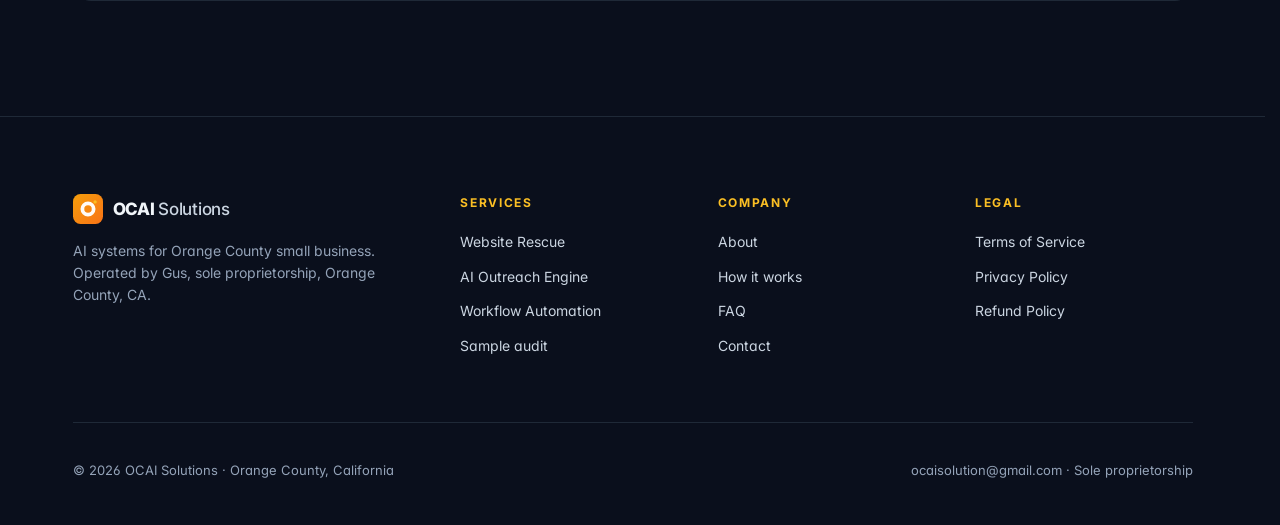
==== commit bdf11c8a: "Replace Santa Ana references with Orange County (keep CA mention)" ====
--- a/about.html
+++ b/about.html
@@ -55,7 +55,7 @@
 <section class="section">
   <div class="container">
     <div class="prose" style="max-width:64ch">
-      <p>OCAI Solutions is run by Gus, a solo operator based in Santa Ana, California. The company was founded on a simple idea: most local service businesses know their website is bad — but the path from "we should fix this" to "it's actually fixed" is too long, too expensive, or too slow. By the time the agency calls back, the busy season is over.</p>
+      <p>OCAI Solutions is run by Gus, a solo operator based in Orange County, California. The company was founded on a simple idea: most local service businesses know their website is bad — but the path from "we should fix this" to "it's actually fixed" is too long, too expensive, or too slow. By the time the agency calls back, the busy season is over.</p>
 
       <p>Modern AI changes the math. A homepage that used to take an agency three weeks of strategy decks and discovery calls can be rewritten by hand in a few hours, sharpened by AI, and shipped tomorrow. The same shift applies to lead generation, follow-ups, and the slow-burn busywork that eats every operator's week.</p>
 
@@ -112,7 +112,7 @@
           </svg>
           <span class="word"><span class="bold">OCAI</span> <span class="soft">Solutions</span></span>
         </a>
-        <p>AI systems for Orange County small business. Operated by Gus, sole proprietorship, Santa Ana CA.</p>
+        <p>AI systems for Orange County small business. Operated by Gus, sole proprietorship, Orange County, CA.</p>
       </div>
       <div class="footer-col">
         <h4>Services</h4>
@@ -142,7 +142,7 @@
       </div>
     </div>
     <div class="footer-bottom">
-      <p>© <span id="year"></span> OCAI Solutions · Santa Ana, California</p>
+      <p>© <span id="year"></span> OCAI Solutions · Orange County, California</p>
       <p>ocaisolution@gmail.com · Sole proprietorship</p>
     </div>
   </div>
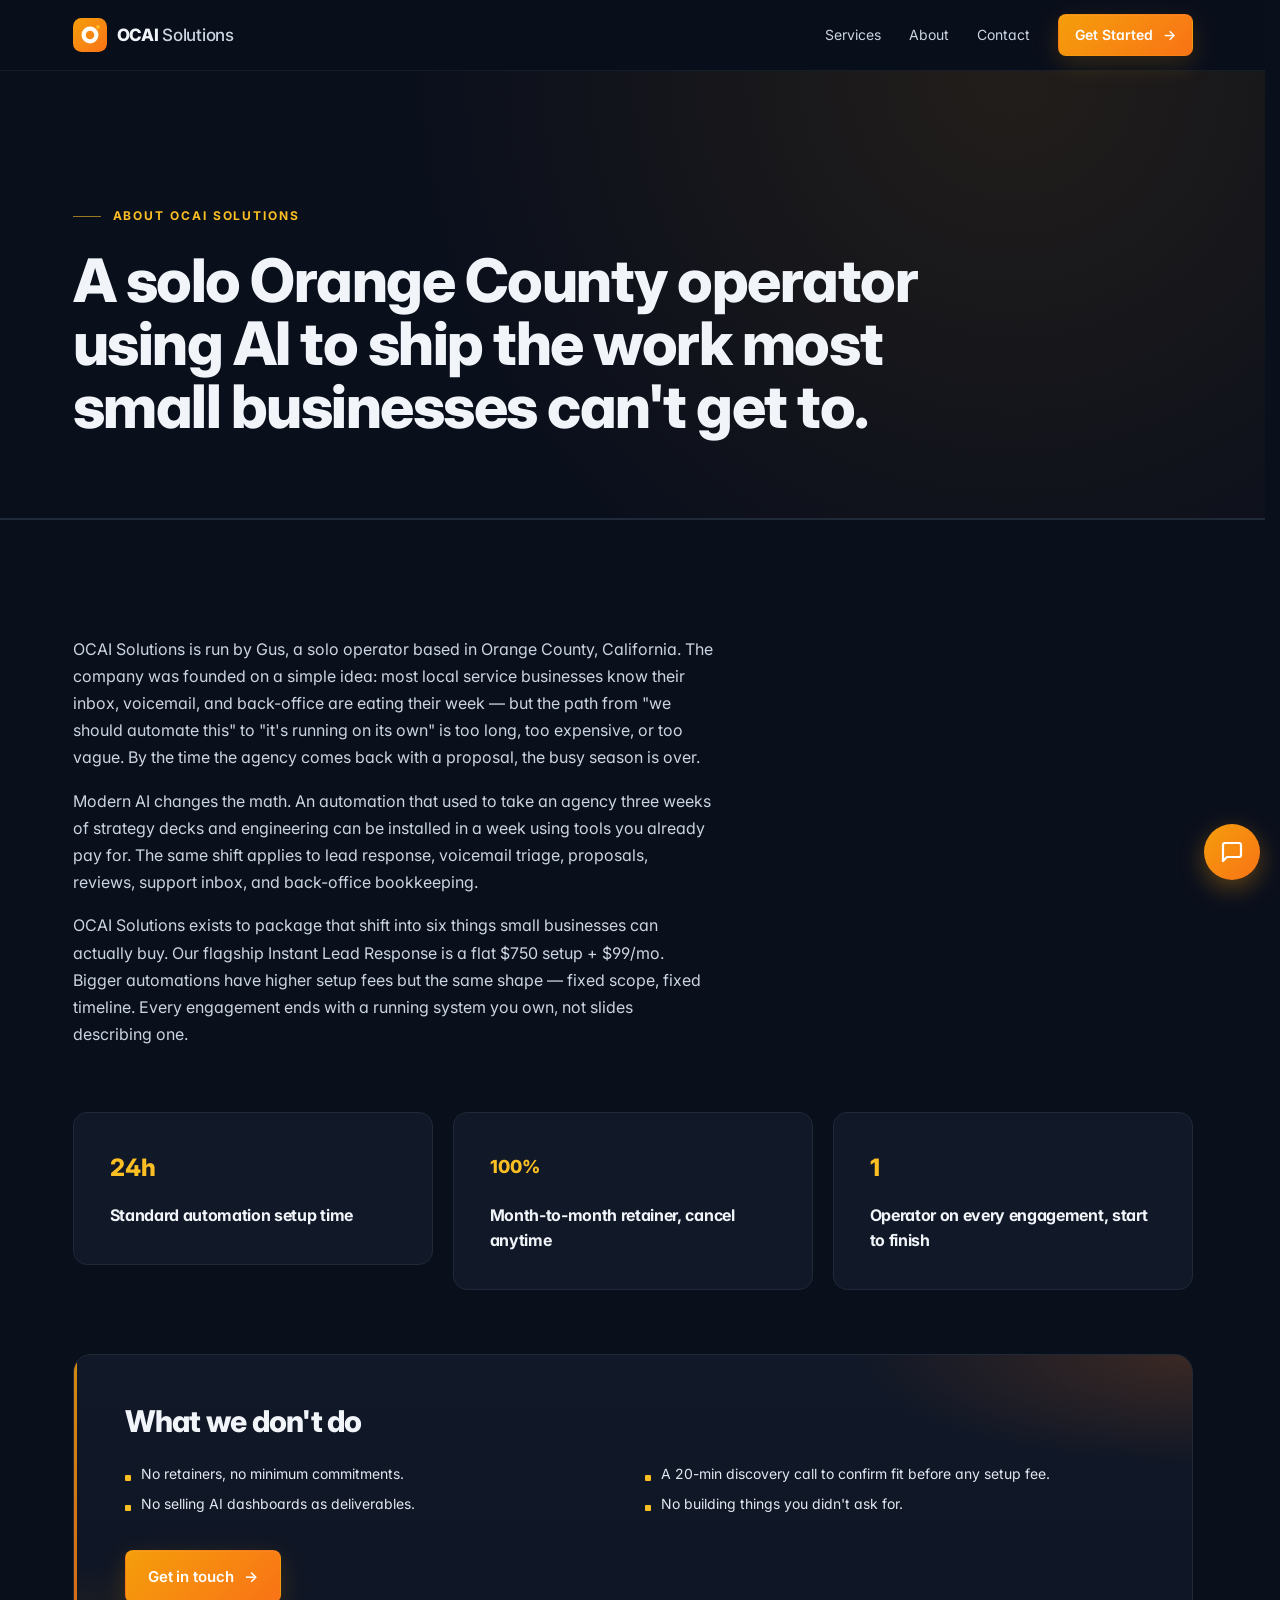
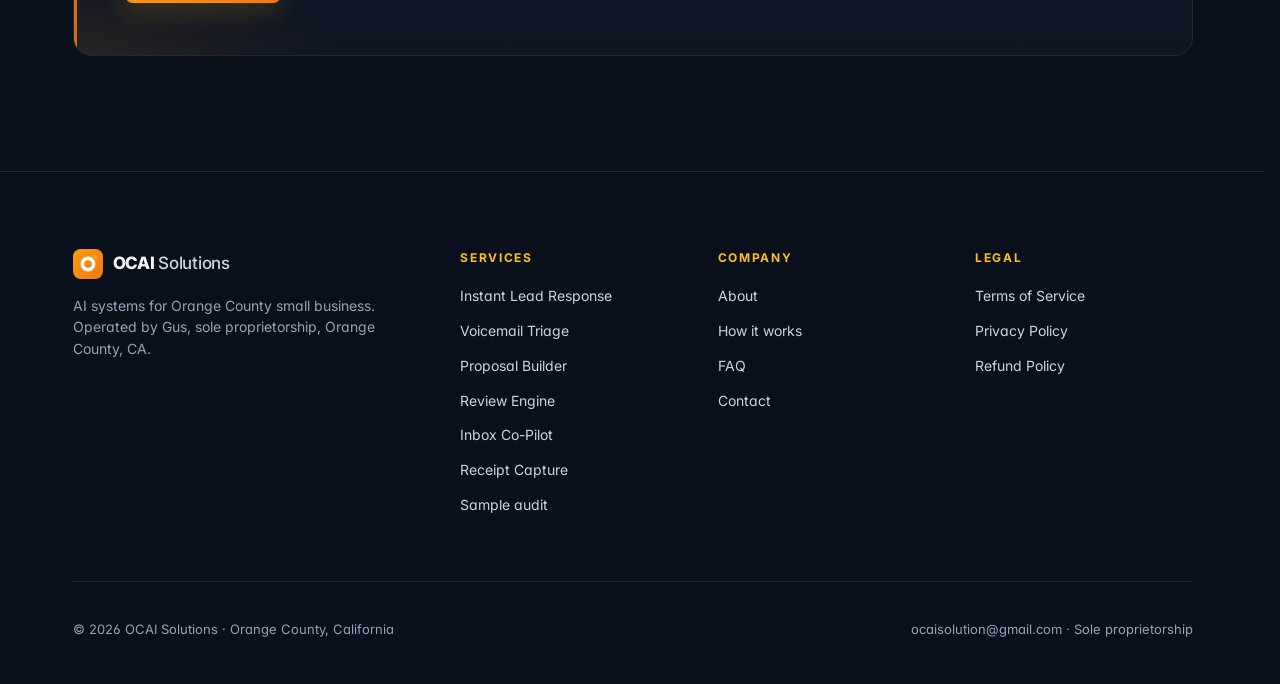
==== commit 173362c7: "Pivot product lineup: retire AI Website Rescue, ship 6 productized automation services Replaces the " ====
--- a/about.html
+++ b/about.html
@@ -4,15 +4,15 @@
 <meta charset="utf-8">
 <meta name="viewport" content="width=device-width, initial-scale=1">
 <title>About — OCAI Solutions</title>
-<meta name="description" content="OCAI Solutions is run by Gus, a solo Orange County operator using AI to ship the work most small businesses can't get to.">
+<meta name="description" content="OCAI Solutions is run by Gus, a solo Orange County operator shipping six productized AI automations for small businesses.">
 <meta property="og:type" content="website">
 <meta property="og:site_name" content="OCAI Solutions">
 <meta property="og:title" content="About — OCAI Solutions">
-<meta property="og:description" content="OCAI Solutions is run by Gus, a solo Orange County operator using AI to ship the work most small businesses can't get to.">
+<meta property="og:description" content="OCAI Solutions is run by Gus, a solo Orange County operator shipping six productized AI automations for small businesses.">
 <meta property="og:url" content="https://ocaisolutions.com/about.html">
 <meta name="twitter:card" content="summary">
 <meta name="twitter:title" content="About — OCAI Solutions">
-<meta name="twitter:description" content="OCAI Solutions is run by Gus, a solo Orange County operator using AI to ship the work most small businesses can't get to.">
+<meta name="twitter:description" content="OCAI Solutions is run by Gus, a solo Orange County operator shipping six productized AI automations for small businesses.">
 <link rel="icon" href="favicon.svg">
 <link rel="preconnect" href="https://fonts.googleapis.com">
 <link rel="preconnect" href="https://fonts.gstatic.com" crossorigin>
@@ -55,21 +55,21 @@
 <section class="section">
   <div class="container">
     <div class="prose" style="max-width:64ch">
-      <p>OCAI Solutions is run by Gus, a solo operator based in Orange County, California. The company was founded on a simple idea: most local service businesses know their website is bad — but the path from "we should fix this" to "it's actually fixed" is too long, too expensive, or too slow. By the time the agency calls back, the busy season is over.</p>
+      <p>OCAI Solutions is run by Gus, a solo operator based in Orange County, California. The company was founded on a simple idea: most local service businesses know their inbox, voicemail, and back-office are eating their week — but the path from "we should automate this" to "it's running on its own" is too long, too expensive, or too vague. By the time the agency comes back with a proposal, the busy season is over.</p>
 
-      <p>Modern AI changes the math. A homepage that used to take an agency three weeks of strategy decks and discovery calls can be rewritten by hand in a few hours, sharpened by AI, and shipped tomorrow. The same shift applies to lead generation, follow-ups, and the slow-burn busywork that eats every operator's week.</p>
+      <p>Modern AI changes the math. An automation that used to take an agency three weeks of strategy decks and engineering can be installed in a week using tools you already pay for. The same shift applies to lead response, voicemail triage, proposals, reviews, support inbox, and back-office bookkeeping.</p>
 
-      <p>OCAI Solutions exists to package that shift into things small businesses can actually buy. The Website Rescue is a flat $197. The bigger projects are quoted up front. Every engagement ends with deliverables you can use, not slides describing them.</p>
+      <p>OCAI Solutions exists to package that shift into six things small businesses can actually buy. Our flagship Instant Lead Response is a flat $750 setup + $99/mo. Bigger automations have higher setup fees but the same shape — fixed scope, fixed timeline. Every engagement ends with a running system you own, not slides describing one.</p>
     </div>
 
     <div class="trust-grid" style="margin-top:64px;grid-template-columns:repeat(3,1fr);gap:20px">
       <div class="service-card" style="cursor:default">
         <div class="head"><span class="num-mark" style="font-size:24px;width:auto;background:transparent;color:var(--brand-400)">24h</span></div>
-        <h3 style="font-size:16px">Standard Website Rescue turnaround</h3>
+        <h3 style="font-size:16px">Standard automation setup time</h3>
       </div>
       <div class="service-card" style="cursor:default">
         <div class="head"><span class="num-mark" style="font-size:18px;width:auto;background:transparent;color:var(--brand-400)">100%</span></div>
-        <h3 style="font-size:16px">Refund guarantee on the flagship product</h3>
+        <h3 style="font-size:16px">Month-to-month retainer, cancel anytime</h3>
       </div>
       <div class="service-card" style="cursor:default">
         <div class="head"><span class="num-mark" style="font-size:24px;width:auto;background:transparent;color:var(--brand-400)">1</span></div>
@@ -82,7 +82,7 @@
         <h3 class="flagship-title" style="font-size:1.875rem">What we don't do</h3>
         <ul class="flagship-deliverables" style="grid-template-columns:1fr 1fr">
           <li>No retainers, no minimum commitments.</li>
-          <li>No discovery calls or sales pitches before a $197 product.</li>
+          <li>A 20-min discovery call to confirm fit before any setup fee.</li>
           <li>No selling AI dashboards as deliverables.</li>
           <li>No building things you didn't ask for.</li>
         </ul>
@@ -117,9 +117,12 @@
       <div class="footer-col">
         <h4>Services</h4>
         <ul>
-          <li><a href="services.html#website-rescue">Website Rescue</a></li>
-          <li><a href="services.html#outreach">AI Outreach Engine</a></li>
-          <li><a href="services.html#automation">Workflow Automation</a></li>
+          <li><a href="services.html#lead-response">Instant Lead Response</a></li>
+          <li><a href="services.html#voicemail">Voicemail Triage</a></li>
+          <li><a href="services.html#proposal">Proposal Builder</a></li>
+          <li><a href="services.html#reviews">Review Engine</a></li>
+          <li><a href="services.html#inbox">Inbox Co-Pilot</a></li>
+          <li><a href="services.html#receipts">Receipt Capture</a></li>
           <li><a href="sample-audit.html">Sample audit</a></li>
         </ul>
       </div>
--- a/styles.css
+++ b/styles.css
@@ -1062,3 +1062,369 @@
 .field textarea { resize: vertical; min-height: 100px; }
 .field-fine { font-size: 12px; color: var(--fg-mute); margin-top: 12px; }
 .field-fine a { color: var(--brand-400); border-bottom: 1px solid currentColor; }
+
+
+/* ============================================================
+   Pricing tiers (Outreach Engine)
+   ============================================================ */
+.tier-grid {
+  display: grid;
+  grid-template-columns: repeat(3, 1fr);
+  gap: 20px;
+  margin: clamp(32px, 4vw, 56px) 0;
+  align-items: stretch;
+}
+@media (max-width: 980px) { .tier-grid { grid-template-columns: 1fr; gap: 16px; } }
+
+.tier-card {
+  position: relative;
+  display: flex;
+  flex-direction: column;
+  gap: 18px;
+  padding: clamp(24px, 3vw, 36px);
+  background: var(--panel);
+  border: 1px solid var(--line);
+  border-radius: var(--radius-xl);
+  transition: border-color var(--transition-base), transform var(--transition-base);
+}
+.tier-card:hover { border-color: var(--brand-400); }
+
+.tier-card.featured {
+  border-color: var(--brand-400);
+  background: linear-gradient(180deg, var(--panel) 0%, rgba(245,158,11,0.06) 100%);
+  box-shadow: 0 20px 48px rgba(245,158,11,0.10);
+  transform: translateY(-12px);
+}
+@media (max-width: 980px) { .tier-card.featured { transform: none; } }
+
+.tier-card .tier-head {
+  display: flex; justify-content: space-between; align-items: flex-start; gap: 12px;
+}
+.tier-card .tier-name {
+  font-size: 12px;
+  font-weight: 700;
+  letter-spacing: 0.16em;
+  text-transform: uppercase;
+  color: var(--brand-400);
+}
+.tier-card.featured .tier-name { color: var(--brand-gold); }
+.tier-card .featured-badge {
+  display: inline-flex; align-items: center; gap: 4px;
+  font-size: 10px; font-weight: 700; letter-spacing: 0.16em; text-transform: uppercase;
+  padding: 4px 10px;
+  border-radius: var(--radius-pill);
+  background: rgba(251,191,36,0.12);
+  border: 1px solid rgba(251,191,36,0.32);
+  color: var(--brand-gold);
+}
+.tier-card .tier-price {
+  display: flex; align-items: baseline; gap: 7px;
+  font-size: clamp(2.25rem, 1.4rem + 1.8vw, 3rem);
+  font-weight: 800;
+  letter-spacing: -0.04em;
+  line-height: 1;
+  color: var(--fg-1);
+  margin: 4px 0 0;
+}
+.tier-card .tier-price .dollar {
+  font-size: 0.5em;
+  font-weight: 700;
+  color: var(--brand-400);
+  transform: translateY(-0.5em);
+  margin-right: 1px;
+}
+.tier-card.featured .tier-price .dollar { color: var(--brand-gold); }
+.tier-card .tier-price-sub {
+  font-size: 11.5px;
+  color: var(--fg-mute);
+  letter-spacing: 0.1em;
+  text-transform: uppercase;
+  font-weight: 600;
+  margin-top: 14px;
+}
+.tier-card .tier-tagline {
+  color: var(--fg-3);
+  font-size: 14.5px;
+  line-height: 1.55;
+  text-wrap: pretty;
+}
+.tier-card .tier-features {
+  display: flex; flex-direction: column;
+  gap: 10px;
+  border-top: 1px solid var(--line);
+  padding-top: 18px;
+  margin: 0;
+}
+.tier-card .tier-features li {
+  display: grid;
+  grid-template-columns: 16px 1fr;
+  gap: 10px;
+  align-items: baseline;
+  color: var(--fg-2);
+  font-size: 14px;
+  line-height: 1.5;
+}
+.tier-card .tier-features li::before {
+  content: "→";
+  color: var(--brand-400);
+  font-weight: 700;
+  flex-shrink: 0;
+  font-size: 13px;
+}
+.tier-card.featured .tier-features li::before { color: var(--brand-gold); }
+.tier-card .tier-cta { margin-top: auto; padding-top: 4px; }
+.tier-card .tier-cta .btn { width: 100%; justify-content: center; }
+
+/* ============================================================
+   Process steps (Outreach: 5-step horizontal timeline)
+   ============================================================ */
+.process-list {
+  display: grid;
+  grid-template-columns: repeat(5, 1fr);
+  gap: 18px;
+  margin-top: clamp(32px, 4vw, 48px);
+}
+@media (max-width: 980px) { .process-list { grid-template-columns: 1fr 1fr; } }
+@media (max-width: 600px) { .process-list { grid-template-columns: 1fr; } }
+.process-step {
+  display: flex; flex-direction: column;
+  gap: 10px;
+  padding: 22px 16px 24px 0;
+  border-top: 1px solid var(--line);
+}
+.process-step .num {
+  font-size: clamp(1.875rem, 1.5rem + 0.6vw, 2.25rem);
+  font-weight: 800;
+  letter-spacing: -0.04em;
+  line-height: 1;
+  color: var(--brand-400);
+  font-variant-numeric: tabular-nums;
+}
+.process-step .t {
+  font-size: 14.5px;
+  font-weight: 700;
+  letter-spacing: -0.01em;
+  line-height: 1.25;
+  margin: 0;
+  color: var(--fg-1);
+}
+.process-step .b {
+  color: var(--fg-mute);
+  font-size: 13.5px;
+  line-height: 1.5;
+  margin: 0;
+}
+
+/* Eligibility split (Best for / Not a fit) */
+.eligibility-grid {
+  display: grid;
+  grid-template-columns: 1fr 1fr;
+  gap: clamp(32px, 4vw, 64px);
+  margin-top: clamp(48px, 6vw, 80px);
+}
+@media (max-width: 760px) { .eligibility-grid { grid-template-columns: 1fr; gap: 32px; } }
+.eligibility-grid h3 {
+  font-size: 14px;
+  font-weight: 700;
+  letter-spacing: 0.14em;
+  text-transform: uppercase;
+  color: var(--brand-400);
+  margin: 0 0 16px;
+}
+.eligibility-grid h3.negative { color: var(--fg-mute); }
+.eligibility-grid ul { display: flex; flex-direction: column; gap: 10px; }
+.eligibility-grid li { color: var(--fg-2); font-size: 14.5px; line-height: 1.55; padding-left: 16px; position: relative; }
+.eligibility-grid li::before { content: ""; position: absolute; left: 0; top: 0.65em; width: 6px; height: 1px; background: var(--brand-400); }
+.eligibility-grid li.neg::before { background: var(--fg-faint); }
+
+
+/* ============================================================
+   Audit preview block (Website Rescue: tease the deliverable)
+   ============================================================ */
+.audit-preview {
+  display: grid;
+  grid-template-columns: 1fr 1fr;
+  gap: 0;
+  border: 1px solid var(--line);
+  border-radius: var(--radius-xl);
+  background: linear-gradient(180deg, var(--panel) 0%, rgba(17,24,39,0.6) 100%);
+  overflow: hidden;
+  margin-top: clamp(48px, 6vw, 80px);
+}
+@media (max-width: 760px) { .audit-preview { grid-template-columns: 1fr; } }
+.audit-preview .ap-left {
+  padding: clamp(28px, 4vw, 48px);
+  display: flex; flex-direction: column; gap: 16px;
+  justify-content: center;
+}
+.audit-preview .ap-left .eyebrow {
+  font-size: 11px;
+  letter-spacing: 0.18em;
+  text-transform: uppercase;
+  color: var(--brand-400);
+  font-weight: 700;
+}
+.audit-preview .ap-left h3 {
+  font-size: clamp(1.5rem, 1.1rem + 1vw, 2rem);
+  font-weight: 800;
+  letter-spacing: -0.025em;
+  line-height: 1.1;
+  margin: 0;
+  color: var(--fg-1);
+}
+.audit-preview .ap-left p {
+  color: var(--fg-3);
+  font-size: 15px;
+  line-height: 1.6;
+  margin: 0;
+}
+.audit-preview .ap-right {
+  position: relative;
+  padding: clamp(24px, 3vw, 36px);
+  background: rgba(0,0,0,0.18);
+  border-left: 1px solid var(--line);
+  font-family: 'Inter', system-ui, sans-serif;
+  font-size: 13.5px;
+  line-height: 1.55;
+  color: var(--fg-3);
+  overflow: hidden;
+  min-height: 280px;
+}
+@media (max-width: 760px) {
+  .audit-preview .ap-right { border-left: 0; border-top: 1px solid var(--line); }
+}
+.audit-preview .ap-right::before {
+  content: ""; position: absolute; bottom: 0; left: 0; right: 0; height: 50%;
+  background: linear-gradient(180deg, transparent, rgba(10,15,28,0.95) 90%);
+  pointer-events: none;
+}
+.audit-preview .ap-right .ap-doc-label {
+  font-size: 10px; letter-spacing: 0.18em; text-transform: uppercase;
+  color: var(--brand-400); font-weight: 700;
+  margin-bottom: 14px; display: block;
+}
+.audit-preview .ap-right h4 {
+  font-size: 13px; font-weight: 700; color: var(--fg-1);
+  margin: 12px 0 4px;
+  letter-spacing: 0;
+}
+.audit-preview .ap-right .ap-line {
+  display: block;
+  margin-bottom: 4px;
+}
+.audit-preview .ap-right .ap-key {
+  color: var(--fg-mute); font-weight: 600;
+}
+
+/* ============================================================
+   Comparison grid (vs alternatives)
+   ============================================================ */
+.compare-grid {
+  display: grid;
+  grid-template-columns: repeat(3, 1fr);
+  gap: 16px;
+  margin: clamp(40px, 5vw, 56px) 0;
+}
+@media (max-width: 880px) { .compare-grid { grid-template-columns: 1fr; } }
+.compare-col {
+  padding: clamp(24px, 3vw, 32px);
+  background: var(--panel);
+  border: 1px solid var(--line);
+  border-radius: var(--radius-lg);
+  display: flex; flex-direction: column; gap: 14px;
+  position: relative;
+}
+.compare-col.highlighted {
+  border-color: var(--brand-400);
+  background: linear-gradient(180deg, var(--panel) 0%, rgba(245,158,11,0.06) 100%);
+  box-shadow: 0 12px 32px rgba(245,158,11,0.10);
+}
+.compare-col .compare-name {
+  font-size: 12px;
+  font-weight: 700;
+  letter-spacing: 0.16em;
+  text-transform: uppercase;
+  color: var(--fg-mute);
+}
+.compare-col.highlighted .compare-name { color: var(--brand-gold); }
+.compare-col .compare-price {
+  font-size: clamp(1.5rem, 1.1rem + 1vw, 1.875rem);
+  font-weight: 800;
+  letter-spacing: -0.025em;
+  line-height: 1.1;
+  color: var(--fg-1);
+  margin: 4px 0 -4px;
+}
+.compare-col .compare-meta {
+  font-size: 13px;
+  color: var(--fg-mute);
+  letter-spacing: 0;
+  text-transform: none;
+  font-weight: 500;
+}
+.compare-col ul {
+  margin: 0; padding: 14px 0 0;
+  display: flex; flex-direction: column; gap: 8px;
+  border-top: 1px solid var(--line);
+}
+.compare-col li {
+  display: grid; grid-template-columns: 14px 1fr; gap: 8px;
+  font-size: 13.5px;
+  line-height: 1.55;
+  color: var(--fg-3);
+  align-items: baseline;
+}
+.compare-col li::before {
+  content: "·";
+  color: var(--fg-faint);
+  font-weight: 700;
+  font-size: 14px;
+}
+.compare-col.highlighted li::before {
+  content: "→";
+  color: var(--brand-400);
+  font-size: 12px;
+}
+
+/* ============================================================
+   Included / Not included split
+   ============================================================ */
+.included-grid {
+  display: grid;
+  grid-template-columns: 1fr 1fr;
+  gap: clamp(32px, 4vw, 64px);
+  margin-top: clamp(32px, 4vw, 56px);
+}
+@media (max-width: 760px) { .included-grid { grid-template-columns: 1fr; gap: 32px; } }
+.included-col h4 {
+  font-size: 14px;
+  font-weight: 700;
+  letter-spacing: 0.14em;
+  text-transform: uppercase;
+  color: var(--brand-400);
+  margin: 0 0 18px;
+}
+.included-col h4.negative { color: var(--fg-mute); }
+.included-col ul {
+  display: flex; flex-direction: column; gap: 12px;
+}
+.included-col li {
+  display: grid;
+  grid-template-columns: 18px 1fr;
+  gap: 10px;
+  font-size: 14.5px;
+  line-height: 1.55;
+  color: var(--fg-2);
+}
+.included-col li::before {
+  content: "✓";
+  color: var(--brand-400);
+  font-weight: 800;
+  font-size: 14px;
+}
+.included-col.negative li { color: var(--fg-3); }
+.included-col.negative li::before {
+  content: "—";
+  color: var(--fg-faint);
+  font-weight: 700;
+}
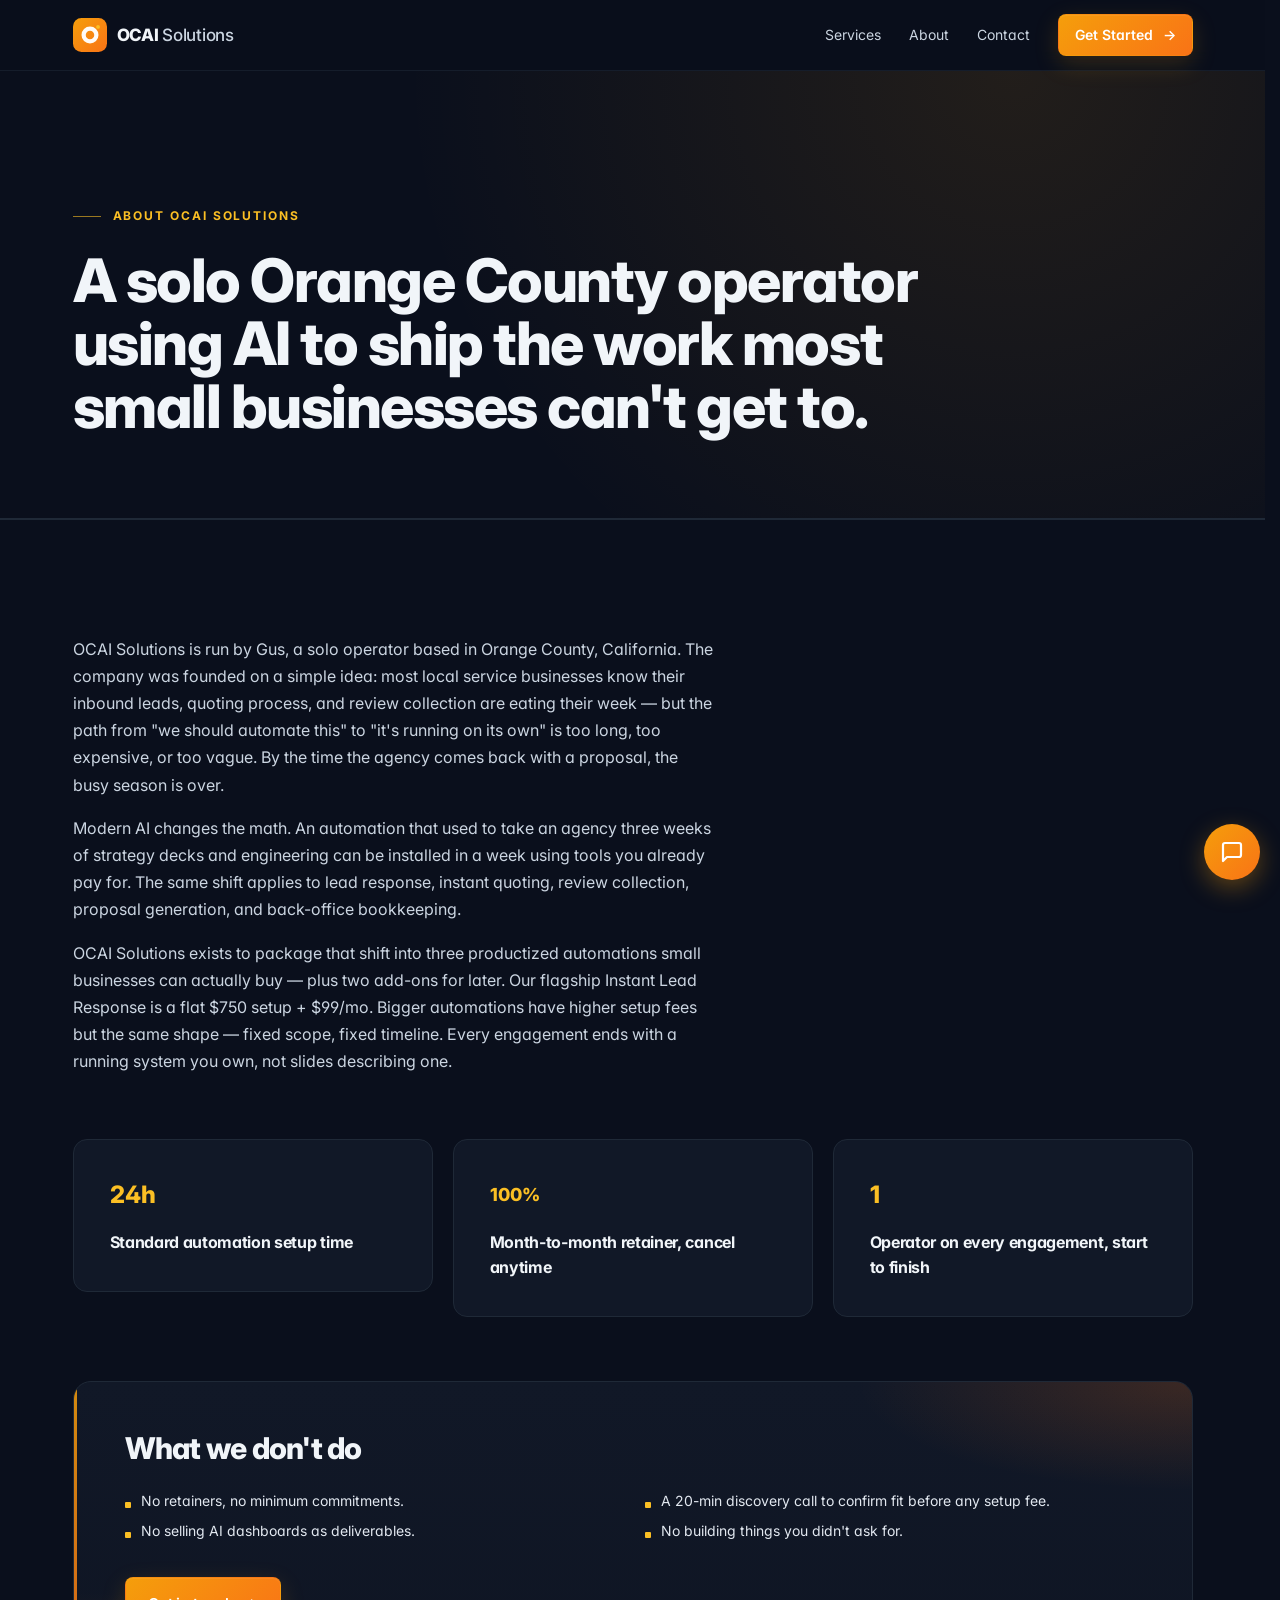
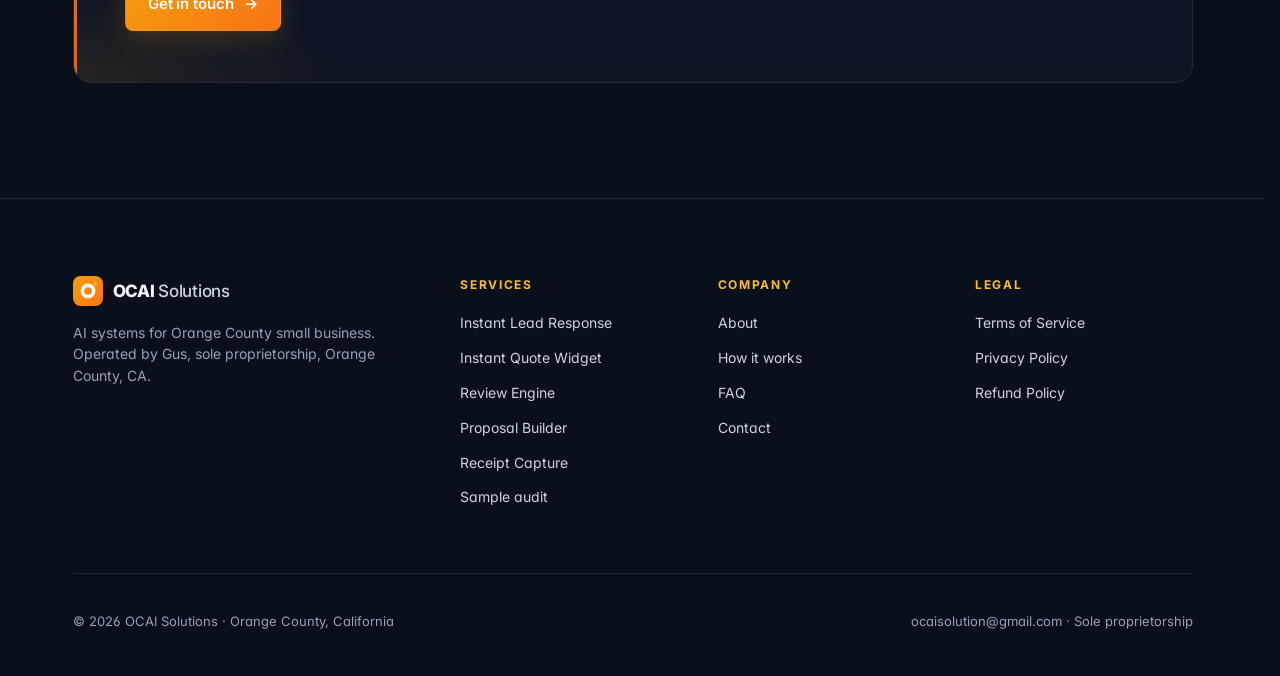
==== commit 5145a532: "Narrow lineup to 3-product marketing trio + 2 upsells; add Quote Widget; cut Voicemail + Inbox Per m" ====
--- a/about.html
+++ b/about.html
@@ -4,15 +4,15 @@
 <meta charset="utf-8">
 <meta name="viewport" content="width=device-width, initial-scale=1">
 <title>About — OCAI Solutions</title>
-<meta name="description" content="OCAI Solutions is run by Gus, a solo Orange County operator shipping six productized AI automations for small businesses.">
+<meta name="description" content="OCAI Solutions is run by Gus, a solo Orange County operator shipping productized AI automations for small businesses — Instant Lead Response, Quote Widget, Review Engine, and more.">
 <meta property="og:type" content="website">
 <meta property="og:site_name" content="OCAI Solutions">
 <meta property="og:title" content="About — OCAI Solutions">
-<meta property="og:description" content="OCAI Solutions is run by Gus, a solo Orange County operator shipping six productized AI automations for small businesses.">
+<meta property="og:description" content="OCAI Solutions is run by Gus, a solo Orange County operator shipping productized AI automations for small businesses — Instant Lead Response, Quote Widget, Review Engine, and more.">
 <meta property="og:url" content="https://ocaisolutions.com/about.html">
 <meta name="twitter:card" content="summary">
 <meta name="twitter:title" content="About — OCAI Solutions">
-<meta name="twitter:description" content="OCAI Solutions is run by Gus, a solo Orange County operator shipping six productized AI automations for small businesses.">
+<meta name="twitter:description" content="OCAI Solutions is run by Gus, a solo Orange County operator shipping productized AI automations for small businesses — Instant Lead Response, Quote Widget, Review Engine, and more.">
 <link rel="icon" href="favicon.svg">
 <link rel="preconnect" href="https://fonts.googleapis.com">
 <link rel="preconnect" href="https://fonts.gstatic.com" crossorigin>
@@ -55,11 +55,11 @@
 <section class="section">
   <div class="container">
     <div class="prose" style="max-width:64ch">
-      <p>OCAI Solutions is run by Gus, a solo operator based in Orange County, California. The company was founded on a simple idea: most local service businesses know their inbox, voicemail, and back-office are eating their week — but the path from "we should automate this" to "it's running on its own" is too long, too expensive, or too vague. By the time the agency comes back with a proposal, the busy season is over.</p>
+      <p>OCAI Solutions is run by Gus, a solo operator based in Orange County, California. The company was founded on a simple idea: most local service businesses know their inbound leads, quoting process, and review collection are eating their week — but the path from "we should automate this" to "it's running on its own" is too long, too expensive, or too vague. By the time the agency comes back with a proposal, the busy season is over.</p>
 
-      <p>Modern AI changes the math. An automation that used to take an agency three weeks of strategy decks and engineering can be installed in a week using tools you already pay for. The same shift applies to lead response, voicemail triage, proposals, reviews, support inbox, and back-office bookkeeping.</p>
+      <p>Modern AI changes the math. An automation that used to take an agency three weeks of strategy decks and engineering can be installed in a week using tools you already pay for. The same shift applies to lead response, instant quoting, review collection, proposal generation, and back-office bookkeeping.</p>
 
-      <p>OCAI Solutions exists to package that shift into six things small businesses can actually buy. Our flagship Instant Lead Response is a flat $750 setup + $99/mo. Bigger automations have higher setup fees but the same shape — fixed scope, fixed timeline. Every engagement ends with a running system you own, not slides describing one.</p>
+      <p>OCAI Solutions exists to package that shift into three productized automations small businesses can actually buy — plus two add-ons for later. Our flagship Instant Lead Response is a flat $750 setup + $99/mo. Bigger automations have higher setup fees but the same shape — fixed scope, fixed timeline. Every engagement ends with a running system you own, not slides describing one.</p>
     </div>
 
     <div class="trust-grid" style="margin-top:64px;grid-template-columns:repeat(3,1fr);gap:20px">
@@ -118,10 +118,9 @@
         <h4>Services</h4>
         <ul>
           <li><a href="services.html#lead-response">Instant Lead Response</a></li>
-          <li><a href="services.html#voicemail">Voicemail Triage</a></li>
+          <li><a href="services.html#quote-widget">Instant Quote Widget</a></li>
+          <li><a href="services.html#reviews">Review Engine</a></li>
           <li><a href="services.html#proposal">Proposal Builder</a></li>
-          <li><a href="services.html#reviews">Review Engine</a></li>
-          <li><a href="services.html#inbox">Inbox Co-Pilot</a></li>
           <li><a href="services.html#receipts">Receipt Capture</a></li>
           <li><a href="sample-audit.html">Sample audit</a></li>
         </ul>
--- a/styles.css
+++ b/styles.css
@@ -1428,3 +1428,117 @@
   color: var(--fg-faint);
   font-weight: 700;
 }
+
+
+/* ============================================================
+   Trio product card (homepage — 3 equal-weight cards)
+   ============================================================ */
+.trio-product-card {
+  position: relative;
+  display: flex;
+  flex-direction: column;
+  gap: 14px;
+  padding: clamp(28px, 3vw, 36px);
+  background: var(--panel);
+  border: 1px solid var(--line);
+  border-radius: var(--radius-xl);
+  transition: border-color var(--transition-base), transform var(--transition-base), box-shadow var(--transition-base);
+  cursor: pointer;
+  text-decoration: none;
+  color: inherit;
+}
+.trio-product-card:hover {
+  border-color: var(--brand-400);
+  transform: translateY(-4px);
+  box-shadow: 0 16px 40px rgba(245,158,11,0.10);
+}
+.trio-product-card .trio-eyebrow {
+  font-size: 11px;
+  font-weight: 700;
+  letter-spacing: 0.16em;
+  text-transform: uppercase;
+  color: var(--brand-gold);
+  padding: 4px 0;
+}
+.trio-product-card h3 {
+  font-size: clamp(1.375rem, 1rem + 0.7vw, 1.625rem);
+  font-weight: 800;
+  letter-spacing: -0.02em;
+  line-height: 1.15;
+  margin: 0;
+  color: var(--fg-1);
+}
+.trio-product-card .trio-tagline {
+  font-size: 14.5px;
+  line-height: 1.55;
+  color: var(--fg-3);
+  margin: 0;
+}
+.trio-product-card .trio-price-block {
+  border-top: 1px solid var(--line);
+  border-bottom: 1px solid var(--line);
+  padding: 16px 0;
+  margin: 4px 0;
+}
+.trio-product-card .trio-price {
+  display: flex;
+  align-items: baseline;
+  gap: 6px;
+  font-size: clamp(2rem, 1.4rem + 1.4vw, 2.5rem);
+  font-weight: 800;
+  letter-spacing: -0.04em;
+  line-height: 1;
+  color: var(--fg-1);
+}
+.trio-product-card .trio-price .dollar {
+  font-size: 0.55em;
+  font-weight: 700;
+  color: var(--brand-400);
+  transform: translateY(-0.45em);
+}
+.trio-product-card .trio-price-sub {
+  font-size: 12px;
+  color: var(--fg-mute);
+  letter-spacing: 0.08em;
+  text-transform: uppercase;
+  font-weight: 600;
+  margin-top: 8px;
+}
+.trio-product-card .trio-features {
+  display: flex;
+  flex-direction: column;
+  gap: 8px;
+  margin: 0;
+}
+.trio-product-card .trio-features li {
+  display: grid;
+  grid-template-columns: 14px 1fr;
+  gap: 8px;
+  align-items: baseline;
+  font-size: 13.5px;
+  line-height: 1.5;
+  color: var(--fg-2);
+}
+.trio-product-card .trio-features li::before {
+  content: "→";
+  color: var(--brand-400);
+  font-weight: 700;
+  font-size: 12px;
+}
+.trio-product-card .trio-cta {
+  margin-top: auto;
+  padding-top: 8px;
+  font-size: 14px;
+  font-weight: 600;
+  color: var(--brand-400);
+}
+.trio-product-card:hover .trio-cta {
+  color: var(--brand-gold);
+}
+
+/* Stack to single column on narrow screens */
+@media (max-width: 960px) {
+  .services[style*="grid-template-columns:repeat(3"] {
+    grid-template-columns: 1fr !important;
+  }
+}
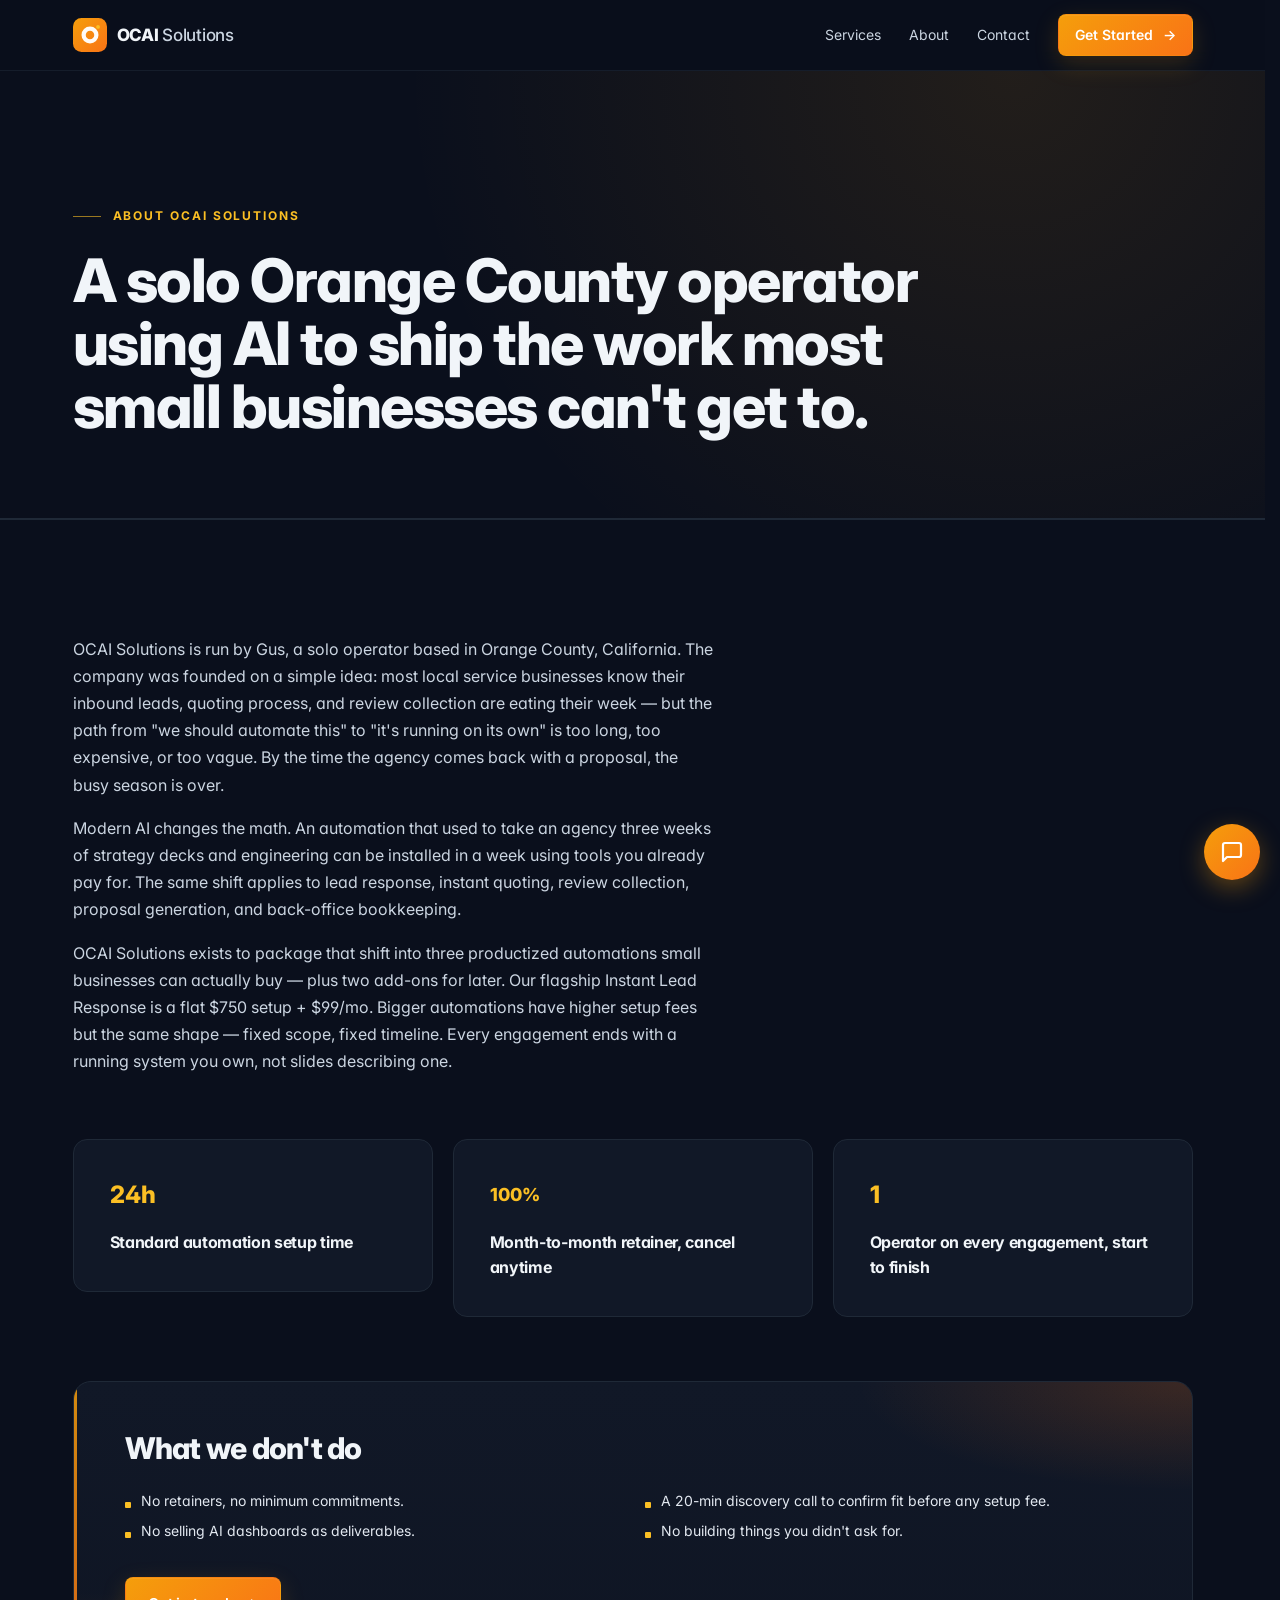
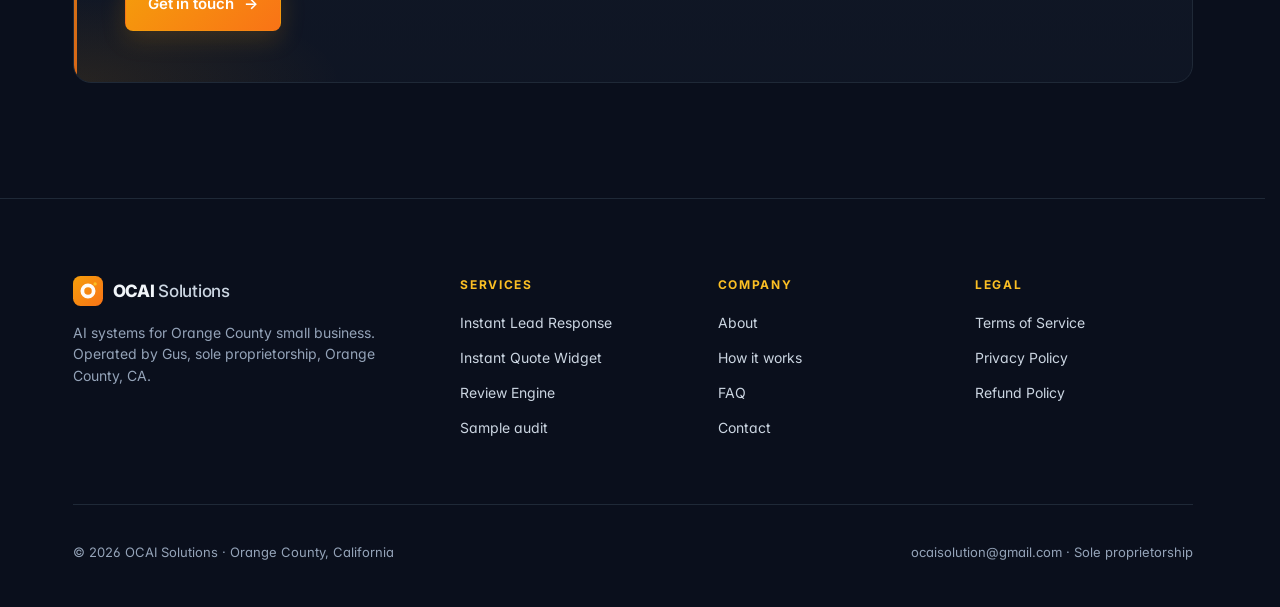
==== commit 50570cdd: "Tighten to trio-only: remove upsell cards from services.html, slim footers, drop add-ons mention fro" ====
--- a/about.html
+++ b/about.html
@@ -120,8 +120,6 @@
           <li><a href="services.html#lead-response">Instant Lead Response</a></li>
           <li><a href="services.html#quote-widget">Instant Quote Widget</a></li>
           <li><a href="services.html#reviews">Review Engine</a></li>
-          <li><a href="services.html#proposal">Proposal Builder</a></li>
-          <li><a href="services.html#receipts">Receipt Capture</a></li>
           <li><a href="sample-audit.html">Sample audit</a></li>
         </ul>
       </div>
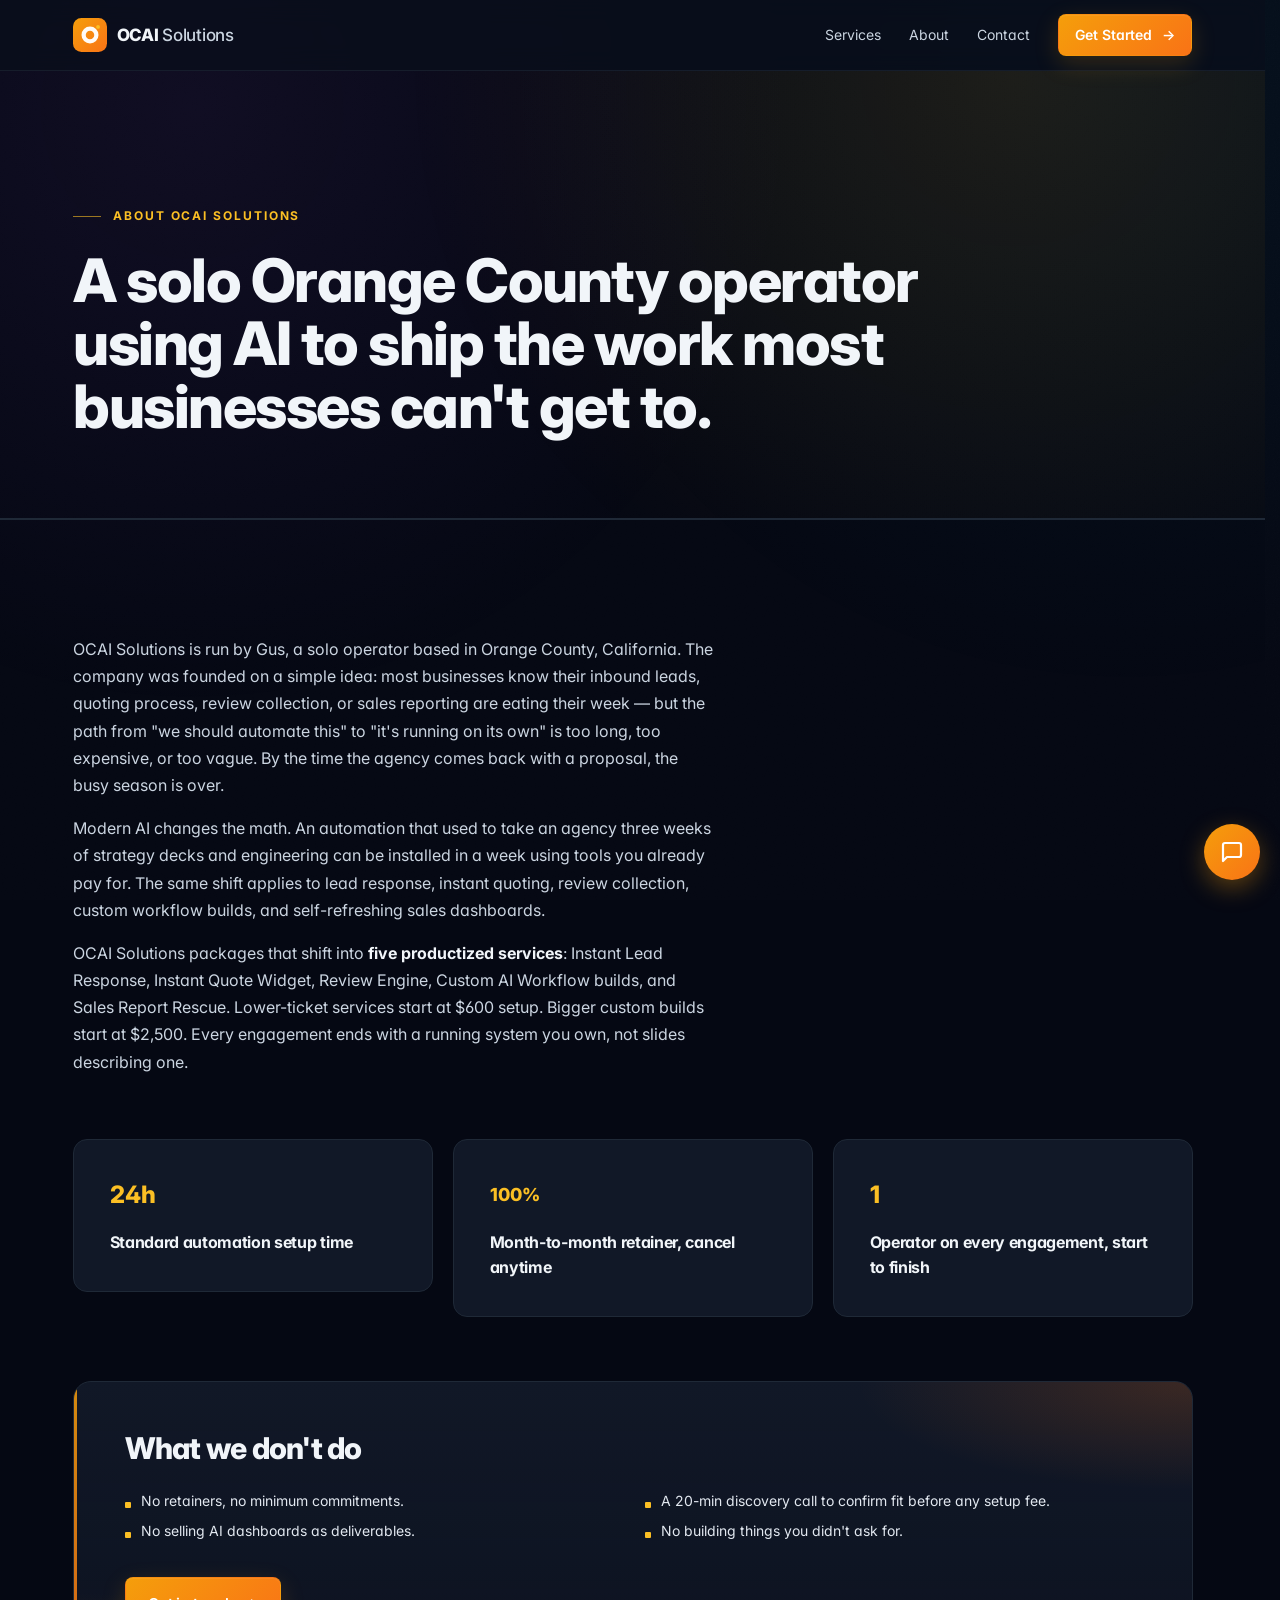
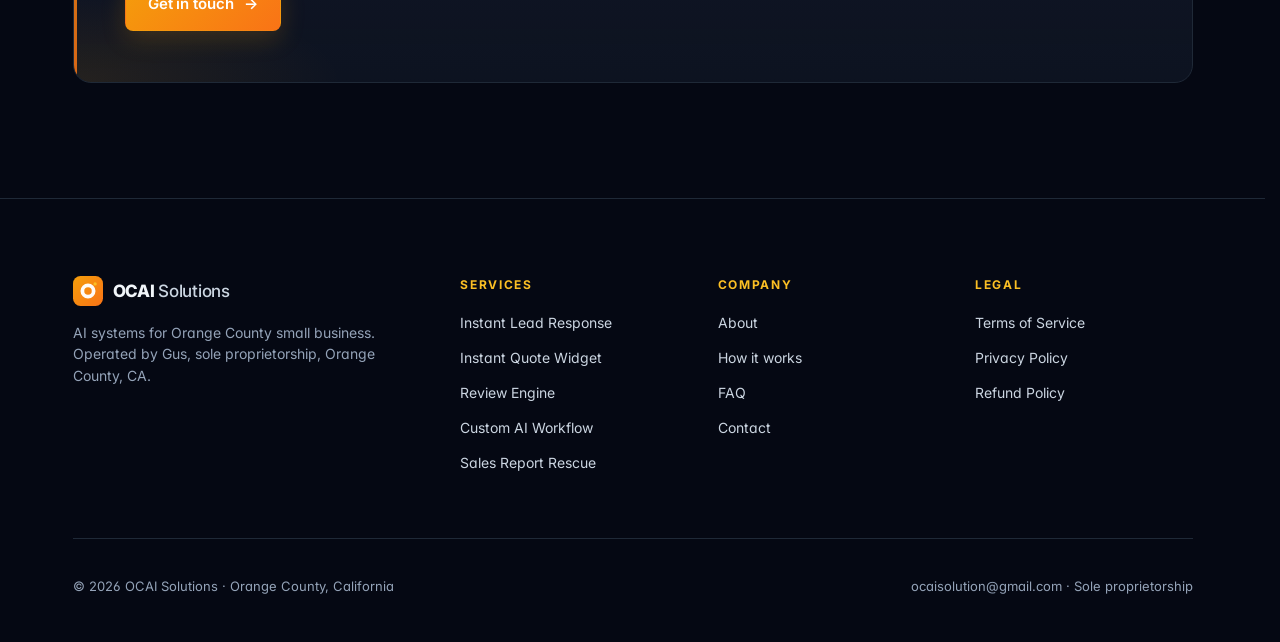
==== commit 03861ba6: "Premium AI agency revamp: aurora hero, bento product grid, 2 new services Adds an aurora canvas hero" ====
--- a/about.html
+++ b/about.html
@@ -36,30 +36,33 @@
       </svg>
       <span class="word"><span class="bold">OCAI</span> <span class="soft">Solutions</span></span>
     </a>
-    <nav class="nav" aria-label="Primary">
+    <nav class="nav" data-nav aria-label="Primary">
       <a href="services.html" class="nav-link">Services</a>
       <a href="about.html" class="nav-link">About</a>
       <a href="contact.html" class="nav-link">Contact</a>
-      <a href="contact.html" class="btn btn-gradient btn-sm nav-cta">Get Started <span class="arrow" aria-hidden="true">→</span></a>
+      <a href="contact.html" class="btn btn-gradient btn-sm nav-cta" data-magnetic data-magnetic-strength="0.18">Get Started <span class="arrow" aria-hidden="true">→</span></a>
     </nav>
+    <button class="nav-toggle" data-nav-toggle aria-expanded="false" aria-label="Toggle navigation">
+      <svg viewBox="0 0 24 24" fill="none" stroke="currentColor" stroke-width="2.2" stroke-linecap="round"><path d="M4 7h16M4 12h16M4 17h16"/></svg>
+    </button>
   </div>
 </header>
 
 <section class="page-hero">
   <div class="container">
-    <span class="eyebrow-line">About OCAI Solutions</span>
-    <h1>A solo Orange County operator using AI to ship the work most small businesses can't get to.</h1>
+    <span class="eyebrow-line" data-reveal>About OCAI Solutions</span>
+    <h1 data-reveal>A solo Orange County operator using AI to ship the work most businesses can't get to.</h1>
   </div>
 </section>
 
 <section class="section">
   <div class="container">
-    <div class="prose" style="max-width:64ch">
-      <p>OCAI Solutions is run by Gus, a solo operator based in Orange County, California. The company was founded on a simple idea: most local service businesses know their inbound leads, quoting process, and review collection are eating their week — but the path from "we should automate this" to "it's running on its own" is too long, too expensive, or too vague. By the time the agency comes back with a proposal, the busy season is over.</p>
+    <div class="prose" style="max-width:64ch" data-reveal>
+      <p>OCAI Solutions is run by Gus, a solo operator based in Orange County, California. The company was founded on a simple idea: most businesses know their inbound leads, quoting process, review collection, or sales reporting are eating their week — but the path from "we should automate this" to "it's running on its own" is too long, too expensive, or too vague. By the time the agency comes back with a proposal, the busy season is over.</p>
 
-      <p>Modern AI changes the math. An automation that used to take an agency three weeks of strategy decks and engineering can be installed in a week using tools you already pay for. The same shift applies to lead response, instant quoting, review collection, proposal generation, and back-office bookkeeping.</p>
+      <p>Modern AI changes the math. An automation that used to take an agency three weeks of strategy decks and engineering can be installed in a week using tools you already pay for. The same shift applies to lead response, instant quoting, review collection, custom workflow builds, and self-refreshing sales dashboards.</p>
 
-      <p>OCAI Solutions exists to package that shift into three productized automations small businesses can actually buy — plus two add-ons for later. Our flagship Instant Lead Response is a flat $750 setup + $99/mo. Bigger automations have higher setup fees but the same shape — fixed scope, fixed timeline. Every engagement ends with a running system you own, not slides describing one.</p>
+      <p>OCAI Solutions packages that shift into <strong>five productized services</strong>: Instant Lead Response, Instant Quote Widget, Review Engine, Custom AI Workflow builds, and Sales Report Rescue. Lower-ticket services start at $600 setup. Bigger custom builds start at $2,500. Every engagement ends with a running system you own, not slides describing one.</p>
     </div>
 
     <div class="trust-grid" style="margin-top:64px;grid-template-columns:repeat(3,1fr);gap:20px">
@@ -120,7 +123,8 @@
           <li><a href="services.html#lead-response">Instant Lead Response</a></li>
           <li><a href="services.html#quote-widget">Instant Quote Widget</a></li>
           <li><a href="services.html#reviews">Review Engine</a></li>
-          <li><a href="sample-audit.html">Sample audit</a></li>
+          <li><a href="services.html#custom-workflow">Custom AI Workflow</a></li>
+          <li><a href="services.html#sales-report-rescue">Sales Report Rescue</a></li>
         </ul>
       </div>
       <div class="footer-col">
@@ -149,6 +153,7 @@
 </footer>
 
 <script>document.getElementById('year').textContent = new Date().getFullYear();</script>
+<script src="animations.js"></script>
 <script src="chatbot.js"></script>
 </body>
 </html>
--- a/styles.css
+++ b/styles.css
@@ -1542,3 +1542,774 @@
     grid-template-columns: 1fr !important;
   }
 }
+
+/* ============================================================
+   ★ PREMIUM v2 — motion, aurora, kinetic primitives
+   ============================================================ */
+
+/* Extended palette additions (premium accents) */
+:root {
+  --accent-violet: #A855F7;
+  --accent-cyan:   #06B6D4;
+  --accent-ink:    #050813;
+  --grad-warm:  linear-gradient(135deg, #F59E0B 0%, #F97316 55%, #FBBF24 100%);
+  --grad-cool:  linear-gradient(135deg, #A855F7 0%, #06B6D4 100%);
+  --grad-mix:   linear-gradient(135deg, #F59E0B 0%, #F97316 35%, #A855F7 75%, #06B6D4 100%);
+  --noise-opacity: 0.04;
+}
+
+html { background: var(--accent-ink); }
+body { background: var(--accent-ink); }
+
+/* Body-wide subtle noise/grain overlay */
+body::before {
+  content: "";
+  position: fixed; inset: 0; pointer-events: none; z-index: 0;
+  background-image:
+    radial-gradient(circle at 15% 12%, rgba(168,85,247,0.07), transparent 45%),
+    radial-gradient(circle at 88% 8%, rgba(6,182,212,0.05), transparent 45%);
+  z-index: 1;
+}
+body::after {
+  content: "";
+  position: fixed; inset: 0; pointer-events: none; z-index: 1;
+  background-image: url("data:image/svg+xml;utf8,<svg xmlns='http://www.w3.org/2000/svg' width='160' height='160'><filter id='n'><feTurbulence type='fractalNoise' baseFrequency='0.9' numOctaves='2' stitchTiles='stitch'/><feColorMatrix values='0 0 0 0 1 0 0 0 0 1 0 0 0 0 1 0 0 0 0.32 0'/></filter><rect width='100%' height='100%' filter='url(%23n)'/></svg>");
+  opacity: var(--noise-opacity);
+  mix-blend-mode: overlay;
+}
+body > * { position: relative; z-index: 2; }
+
+/* ---------- Reveal animations ---------- */
+[data-reveal] {
+  opacity: 0;
+  transform: translate3d(0, 28px, 0);
+  transition:
+    opacity 720ms cubic-bezier(.22,.61,.36,1),
+    transform 720ms cubic-bezier(.22,.61,.36,1),
+    filter 720ms cubic-bezier(.22,.61,.36,1);
+  filter: blur(6px);
+  will-change: opacity, transform, filter;
+}
+[data-reveal="left"]  { transform: translate3d(-32px, 0, 0); }
+[data-reveal="right"] { transform: translate3d(32px, 0, 0); }
+[data-reveal="scale"] { transform: scale(0.94); }
+[data-reveal="fade"]  { transform: none; }
+[data-reveal].is-revealed {
+  opacity: 1;
+  transform: translate3d(0, 0, 0) scale(1);
+  filter: blur(0);
+}
+@media (prefers-reduced-motion: reduce) {
+  [data-reveal] { opacity: 1; transform: none; filter: none; transition: none; }
+}
+
+/* ---------- Split-word headline intro ---------- */
+[data-split] { display: block; }
+.split-word {
+  display: inline-block;
+  opacity: 0;
+  transform: translate3d(0, 0.5em, 0);
+  transition: opacity 700ms cubic-bezier(.22,.61,.36,1), transform 700ms cubic-bezier(.22,.61,.36,1);
+  will-change: opacity, transform;
+}
+[data-split].split-in .split-word {
+  opacity: 1;
+  transform: translate3d(0, 0, 0);
+}
+@media (prefers-reduced-motion: reduce) {
+  .split-word { opacity: 1; transform: none; transition: none; }
+}
+
+/* ---------- Magnetic ---------- */
+[data-magnetic] { transition: transform 300ms cubic-bezier(.22,.61,.36,1); will-change: transform; }
+
+/* ---------- Aurora hero canvas ---------- */
+.aurora-wrap {
+  position: absolute; inset: 0;
+  pointer-events: none;
+  overflow: hidden;
+}
+.aurora-wrap canvas {
+  position: absolute; inset: 0;
+  width: 100%; height: 100%;
+  filter: blur(60px) saturate(140%);
+  opacity: 0.85;
+}
+.aurora-wrap .aurora-mask {
+  position: absolute; inset: 0;
+  background:
+    radial-gradient(ellipse 60% 50% at 50% 0%, transparent 0%, var(--accent-ink) 78%),
+    linear-gradient(to bottom, transparent 50%, var(--accent-ink) 100%);
+  pointer-events: none;
+}
+.aurora-wrap .aurora-grid {
+  position: absolute; inset: 0;
+  background-image:
+    linear-gradient(to right, rgba(251,191,36,0.06) 1px, transparent 1px),
+    linear-gradient(to bottom, rgba(251,191,36,0.06) 1px, transparent 1px);
+  background-size: 64px 64px;
+  mask-image: radial-gradient(ellipse 60% 50% at 50% 30%, #000 35%, transparent 75%);
+  -webkit-mask-image: radial-gradient(ellipse 60% 50% at 50% 30%, #000 35%, transparent 75%);
+  opacity: 0.55;
+}
+
+/* ---------- Hero v2 ---------- */
+.hero.v2 {
+  position: relative;
+  isolation: isolate;
+  padding: clamp(110px, 14vw, 200px) 0 clamp(80px, 10vw, 140px);
+  overflow: hidden;
+  background: radial-gradient(ellipse 80% 60% at 50% 10%, rgba(245,158,11,0.08), transparent 60%), var(--accent-ink);
+}
+.hero.v2 .container { position: relative; z-index: 2; }
+.hero-kicker {
+  display: inline-flex;
+  align-items: center;
+  gap: 12px;
+  padding: 8px 14px 8px 10px;
+  border-radius: 999px;
+  background: linear-gradient(135deg, rgba(245,158,11,0.10), rgba(168,85,247,0.06));
+  border: 1px solid rgba(251,191,36,0.28);
+  font-size: 12px;
+  font-weight: 600;
+  letter-spacing: 0.10em;
+  text-transform: uppercase;
+  color: var(--fg-2);
+  backdrop-filter: blur(8px);
+}
+.hero-kicker .live-dot {
+  width: 8px; height: 8px; border-radius: 999px;
+  background: #3ed598;
+  box-shadow: 0 0 0 0 rgba(62,213,152,0.6);
+  animation: pulse 1.8s ease-out infinite;
+}
+@keyframes pulse {
+  0%   { box-shadow: 0 0 0 0 rgba(62,213,152,0.55); }
+  70%  { box-shadow: 0 0 0 10px rgba(62,213,152,0); }
+  100% { box-shadow: 0 0 0 0 rgba(62,213,152,0); }
+}
+.hero-kicker .arrow { color: var(--brand-400); font-weight: 700; }
+
+.hero-display-v2 {
+  font-size: clamp(2.75rem, 1.2rem + 7vw, 7rem);
+  font-weight: 800;
+  letter-spacing: -0.04em;
+  line-height: 0.92;
+  margin: 28px 0 0;
+  text-wrap: balance;
+  max-width: 18ch;
+}
+.hero-display-v2 .gradient-text {
+  background: var(--grad-mix);
+  -webkit-background-clip: text;
+  background-clip: text;
+  -webkit-text-fill-color: transparent;
+  background-size: 220% 100%;
+  animation: shimmer 9s linear infinite;
+}
+@keyframes shimmer {
+  0%   { background-position: 0% 50%; }
+  100% { background-position: 220% 50%; }
+}
+.hero-display-v2 .stroke {
+  -webkit-text-stroke: 1px var(--brand-400);
+  -webkit-text-fill-color: transparent;
+  color: transparent;
+}
+
+.hero-sub-v2 {
+  margin: 32px 0 0;
+  max-width: 58ch;
+  font-size: clamp(1.1rem, 0.95rem + 0.6vw, 1.35rem);
+  line-height: 1.55;
+  color: var(--fg-3);
+  text-wrap: pretty;
+}
+
+.hero-cta-row-v2 {
+  margin-top: 44px;
+  display: flex; gap: 16px; flex-wrap: wrap; align-items: center;
+}
+.hero-stats {
+  margin-top: 64px;
+  display: grid;
+  grid-template-columns: repeat(4, 1fr);
+  gap: clamp(20px, 3vw, 48px);
+  border-top: 1px solid var(--line);
+  padding-top: 32px;
+  max-width: 880px;
+}
+.hero-stats .stat .num {
+  font-size: clamp(2rem, 1.4rem + 1.6vw, 3rem);
+  font-weight: 800;
+  letter-spacing: -0.03em;
+  line-height: 1;
+  background: var(--grad-warm);
+  -webkit-background-clip: text;
+  background-clip: text;
+  -webkit-text-fill-color: transparent;
+  font-variant-numeric: tabular-nums;
+}
+.hero-stats .stat .lbl {
+  margin-top: 8px;
+  font-size: 12.5px;
+  color: var(--fg-mute);
+  letter-spacing: 0.08em;
+  text-transform: uppercase;
+  font-weight: 600;
+  line-height: 1.4;
+}
+@media (max-width: 760px) {
+  .hero-stats { grid-template-columns: repeat(2, 1fr); gap: 24px; }
+}
+
+/* CTA premium */
+.btn.btn-premium {
+  position: relative;
+  background: var(--grad-warm);
+  background-size: 200% 100%;
+  color: #1A0E00;
+  border: 0;
+  padding: 18px 30px;
+  font-weight: 700;
+  font-size: 16px;
+  border-radius: 12px;
+  box-shadow:
+    0 1px 0 rgba(255,255,255,0.18) inset,
+    0 0 0 1px rgba(251,191,36,0.4),
+    0 18px 40px rgba(245,158,11,0.28);
+  letter-spacing: -0.005em;
+  transition: background-position 600ms ease, box-shadow 300ms ease, transform 300ms cubic-bezier(.22,.61,.36,1);
+}
+.btn.btn-premium:hover {
+  background-position: 100% 0%;
+  box-shadow:
+    0 1px 0 rgba(255,255,255,0.24) inset,
+    0 0 0 1px rgba(251,191,36,0.55),
+    0 24px 56px rgba(245,158,11,0.42);
+}
+.btn.btn-premium .arrow { color: #1A0E00; }
+.btn.btn-ghost-premium {
+  background: rgba(255,255,255,0.02);
+  border: 1px solid rgba(255,255,255,0.10);
+  color: var(--fg-1);
+  padding: 18px 28px;
+  border-radius: 12px;
+  backdrop-filter: blur(8px);
+  font-weight: 600;
+  font-size: 16px;
+  transition: background 240ms ease, border-color 240ms ease, transform 300ms cubic-bezier(.22,.61,.36,1);
+}
+.btn.btn-ghost-premium:hover {
+  background: rgba(255,255,255,0.05);
+  border-color: rgba(251,191,36,0.5);
+}
+
+/* ---------- Logo / industry marquee ---------- */
+.marquee {
+  position: relative;
+  overflow: hidden;
+  border-top: 1px solid var(--line);
+  border-bottom: 1px solid var(--line);
+  padding: 22px 0;
+  background: rgba(17,24,39,0.35);
+}
+.marquee::before, .marquee::after {
+  content: ""; position: absolute; top: 0; bottom: 0; width: 120px; z-index: 2; pointer-events: none;
+}
+.marquee::before { left: 0; background: linear-gradient(to right, var(--accent-ink), transparent); }
+.marquee::after  { right: 0; background: linear-gradient(to left,  var(--accent-ink), transparent); }
+.marquee-track {
+  display: flex; gap: 56px; align-items: center;
+  width: max-content;
+  animation: marquee 38s linear infinite;
+  will-change: transform;
+}
+.marquee:hover .marquee-track { animation-play-state: paused; }
+.marquee-item {
+  display: inline-flex; align-items: center; gap: 10px;
+  font-size: 14px; font-weight: 600; letter-spacing: 0.08em;
+  text-transform: uppercase;
+  color: var(--fg-mute);
+  white-space: nowrap;
+}
+.marquee-item::after {
+  content: ""; width: 5px; height: 5px; border-radius: 99px;
+  background: var(--brand-400); opacity: 0.7;
+}
+@keyframes marquee {
+  from { transform: translateX(0); }
+  to   { transform: translateX(-50%); }
+}
+
+/* ---------- Section eyebrow v2 ---------- */
+.section-kicker {
+  display: inline-flex; align-items: center; gap: 12px;
+  font-size: 12px; font-weight: 700; letter-spacing: 0.16em;
+  text-transform: uppercase; color: var(--brand-400);
+  margin-bottom: 20px;
+}
+.section-kicker::before {
+  content: ""; width: 28px; height: 1px;
+  background: linear-gradient(to right, transparent, var(--brand-400));
+}
+
+/* ---------- Premium product grid (5 cards bento) ---------- */
+.product-grid {
+  display: grid;
+  grid-template-columns: repeat(6, 1fr);
+  gap: 18px;
+}
+.product-card {
+  position: relative;
+  display: flex;
+  flex-direction: column;
+  gap: 16px;
+  padding: clamp(24px, 2.4vw, 32px);
+  border-radius: 20px;
+  border: 1px solid rgba(255,255,255,0.06);
+  background:
+    linear-gradient(180deg, rgba(255,255,255,0.025), rgba(255,255,255,0)) ,
+    var(--panel);
+  text-decoration: none;
+  color: inherit;
+  isolation: isolate;
+  overflow: hidden;
+  transition: transform 360ms cubic-bezier(.22,.61,.36,1), border-color 240ms ease, background 240ms ease;
+}
+.product-card::before {
+  /* spotlight glow follows cursor */
+  content: "";
+  position: absolute; inset: 0; z-index: 0; pointer-events: none;
+  background: radial-gradient(380px circle at var(--sx,50%) var(--sy,0%), rgba(245,158,11,0.16), transparent 55%);
+  opacity: 0; transition: opacity 240ms ease;
+}
+.product-card:hover { transform: translateY(-4px); border-color: rgba(251,191,36,0.4); }
+.product-card:hover::before { opacity: 1; }
+.product-card > * { position: relative; z-index: 1; }
+.product-card .pc-head { display: flex; justify-content: space-between; align-items: flex-start; gap: 12px; }
+.product-card .pc-tag {
+  display: inline-flex; align-items: center; gap: 6px;
+  padding: 4px 10px;
+  border-radius: 999px;
+  background: rgba(251,191,36,0.10);
+  border: 1px solid rgba(251,191,36,0.25);
+  font-size: 10.5px; font-weight: 700; letter-spacing: 0.14em; text-transform: uppercase;
+  color: var(--brand-gold);
+}
+.product-card .pc-tag.cool {
+  background: rgba(168,85,247,0.10);
+  border-color: rgba(168,85,247,0.30);
+  color: #C4A0FB;
+}
+.product-card .pc-tag.cyan {
+  background: rgba(6,182,212,0.10);
+  border-color: rgba(6,182,212,0.30);
+  color: #67E8F9;
+}
+.product-card .pc-icon {
+  width: 44px; height: 44px;
+  border-radius: 12px;
+  display: inline-flex; align-items: center; justify-content: center;
+  background: linear-gradient(135deg, rgba(245,158,11,0.18), rgba(168,85,247,0.10));
+  border: 1px solid rgba(251,191,36,0.25);
+  color: var(--brand-gold);
+}
+.product-card h3 {
+  font-size: clamp(1.25rem, 1rem + 0.6vw, 1.5rem);
+  font-weight: 800;
+  letter-spacing: -0.02em;
+  line-height: 1.15;
+  margin: 0;
+  text-wrap: balance;
+}
+.product-card .pc-line {
+  color: var(--fg-3);
+  font-size: 14.5px;
+  line-height: 1.6;
+  margin: 0;
+}
+.product-card .pc-features {
+  display: flex; flex-direction: column; gap: 6px;
+  margin: 4px 0 0;
+}
+.product-card .pc-features li {
+  font-size: 13px; color: var(--fg-2);
+  display: grid; grid-template-columns: 12px 1fr; gap: 8px;
+  align-items: baseline;
+  line-height: 1.5;
+}
+.product-card .pc-features li::before {
+  content: ""; width: 4px; height: 4px; border-radius: 99px;
+  background: var(--brand-400);
+  transform: translateY(2px);
+}
+.product-card .pc-foot {
+  margin-top: auto;
+  display: flex; justify-content: space-between; align-items: baseline; gap: 12px;
+  padding-top: 16px;
+  border-top: 1px solid rgba(255,255,255,0.06);
+}
+.product-card .pc-price {
+  font-weight: 800;
+  font-size: 18px;
+  letter-spacing: -0.01em;
+  color: var(--fg-1);
+}
+.product-card .pc-price .mo {
+  color: var(--fg-mute); font-weight: 500; font-size: 12px; margin-left: 4px;
+}
+.product-card .pc-cta {
+  color: var(--brand-400);
+  font-weight: 700;
+  font-size: 14px;
+  display: inline-flex; align-items: center; gap: 6px;
+}
+
+/* Bento spans */
+.product-card.span-3 { grid-column: span 3; }
+.product-card.span-2 { grid-column: span 2; }
+.product-card.span-6 { grid-column: span 6; }
+.product-card.span-4 { grid-column: span 4; }
+.product-card.span-3-tall { grid-column: span 3; min-height: 360px; }
+
+.product-card.feature {
+  background:
+    linear-gradient(180deg, rgba(245,158,11,0.10), rgba(245,158,11,0.02)),
+    var(--panel);
+  border-color: rgba(251,191,36,0.35);
+}
+.product-card.feature h3 {
+  font-size: clamp(1.5rem, 1.1rem + 1vw, 2rem);
+}
+
+@media (max-width: 980px) {
+  .product-grid { grid-template-columns: repeat(2, 1fr); }
+  .product-card.span-3, .product-card.span-2, .product-card.span-4, .product-card.span-6, .product-card.span-3-tall {
+    grid-column: span 2;
+  }
+}
+@media (max-width: 600px) {
+  .product-grid { grid-template-columns: 1fr; }
+  .product-card.span-3, .product-card.span-2, .product-card.span-4, .product-card.span-6, .product-card.span-3-tall {
+    grid-column: span 1;
+  }
+}
+
+/* ---------- How-we-build (bento process) ---------- */
+.process-bento {
+  display: grid;
+  grid-template-columns: repeat(12, 1fr);
+  gap: 18px;
+}
+.process-bento .pb-cell {
+  position: relative;
+  padding: clamp(24px, 3vw, 36px);
+  border-radius: 18px;
+  border: 1px solid rgba(255,255,255,0.07);
+  background: linear-gradient(180deg, rgba(17,24,39,0.7), rgba(17,24,39,0.4));
+  overflow: hidden;
+  isolation: isolate;
+}
+.process-bento .pb-cell.span-7 { grid-column: span 7; }
+.process-bento .pb-cell.span-5 { grid-column: span 5; }
+.process-bento .pb-cell.span-4 { grid-column: span 4; }
+.process-bento .pb-cell.span-8 { grid-column: span 8; }
+.process-bento .pb-cell.span-12 { grid-column: span 12; }
+.process-bento .pb-num {
+  font-size: 12px; font-weight: 700; letter-spacing: 0.16em; text-transform: uppercase;
+  color: var(--brand-400);
+}
+.process-bento h3 {
+  margin: 12px 0 8px;
+  font-size: clamp(1.25rem, 1rem + 0.6vw, 1.5rem);
+  font-weight: 800;
+  letter-spacing: -0.02em;
+  line-height: 1.2;
+}
+.process-bento p {
+  color: var(--fg-3);
+  font-size: 14.5px;
+  line-height: 1.6;
+  margin: 0;
+}
+.process-bento .pb-glow {
+  position: absolute; inset: 0; z-index: -1; pointer-events: none;
+  background: radial-gradient(circle at 100% 0%, rgba(245,158,11,0.16), transparent 55%);
+  opacity: 0.8;
+}
+.process-bento .pb-glow.cool {
+  background: radial-gradient(circle at 0% 100%, rgba(168,85,247,0.18), transparent 55%);
+}
+.process-bento .pb-glow.cyan {
+  background: radial-gradient(circle at 100% 100%, rgba(6,182,212,0.14), transparent 55%);
+}
+.process-bento .pb-mock {
+  margin-top: 18px;
+  padding: 16px;
+  border-radius: 12px;
+  border: 1px solid var(--line);
+  background: rgba(0,0,0,0.25);
+  font-family: ui-monospace, SF Mono, Menlo, monospace;
+  font-size: 12px;
+  color: var(--fg-2);
+  line-height: 1.5;
+  overflow: hidden;
+}
+.process-bento .pb-mock .row {
+  display: flex; justify-content: space-between; align-items: center;
+  gap: 12px;
+  padding: 6px 0;
+  border-bottom: 1px dashed rgba(255,255,255,0.06);
+}
+.process-bento .pb-mock .row:last-child { border-bottom: 0; }
+.process-bento .pb-mock .dot { width: 6px; height: 6px; border-radius: 99px; background: var(--brand-400); display: inline-block; margin-right: 6px; }
+.process-bento .pb-mock .dot.ok  { background: #3ed598; }
+.process-bento .pb-mock .dot.warn { background: #fbbf24; }
+.process-bento .pb-mock .muted { color: var(--fg-mute); }
+
+@media (max-width: 980px) {
+  .process-bento .pb-cell.span-7,
+  .process-bento .pb-cell.span-5,
+  .process-bento .pb-cell.span-4,
+  .process-bento .pb-cell.span-8,
+  .process-bento .pb-cell.span-12 { grid-column: span 12; }
+}
+
+/* ---------- Animated chip / live demo card ---------- */
+.live-card {
+  position: relative;
+  border-radius: 18px;
+  border: 1px solid rgba(255,255,255,0.08);
+  background:
+    linear-gradient(180deg, rgba(17,24,39,0.92), rgba(17,24,39,0.6));
+  padding: 22px;
+  overflow: hidden;
+  isolation: isolate;
+  font-family: ui-monospace, SF Mono, Menlo, monospace;
+  font-size: 12.5px;
+  color: var(--fg-2);
+}
+.live-card::after {
+  content: ""; position: absolute; inset: 0; pointer-events: none;
+  background: radial-gradient(circle at 100% 0%, rgba(245,158,11,0.12), transparent 60%);
+}
+.live-card .chat-line {
+  opacity: 0;
+  transform: translateY(8px);
+  animation: chatIn 0.5s forwards;
+  display: grid; grid-template-columns: 14px 1fr; gap: 10px; padding: 4px 0;
+}
+.live-card .chat-line .ic { color: var(--brand-400); font-weight: 700; }
+.live-card .chat-line .muted { color: var(--fg-mute); }
+.live-card .chat-line:nth-child(1) { animation-delay: 0.2s; }
+.live-card .chat-line:nth-child(2) { animation-delay: 0.9s; }
+.live-card .chat-line:nth-child(3) { animation-delay: 1.6s; }
+.live-card .chat-line:nth-child(4) { animation-delay: 2.3s; }
+.live-card .chat-line:nth-child(5) { animation-delay: 3.0s; }
+.live-card .chat-line:nth-child(6) { animation-delay: 3.7s; }
+@keyframes chatIn {
+  to { opacity: 1; transform: translateY(0); }
+}
+
+/* ---------- Section: comparison strip ---------- */
+.compare-strip {
+  display: grid;
+  grid-template-columns: repeat(3, 1fr);
+  gap: 18px;
+  margin-top: clamp(32px, 4vw, 48px);
+}
+@media (max-width: 880px) { .compare-strip { grid-template-columns: 1fr; } }
+.compare-cell {
+  padding: clamp(24px, 3vw, 32px);
+  border-radius: 16px;
+  border: 1px solid rgba(255,255,255,0.06);
+  background: linear-gradient(180deg, rgba(17,24,39,0.7), rgba(17,24,39,0.4));
+}
+.compare-cell.win {
+  border-color: rgba(251,191,36,0.4);
+  background:
+    linear-gradient(180deg, rgba(245,158,11,0.08), rgba(245,158,11,0.02)),
+    var(--panel);
+  box-shadow: 0 24px 60px rgba(245,158,11,0.10);
+}
+.compare-cell h4 {
+  margin: 0 0 6px; font-size: 12px; letter-spacing: 0.16em; text-transform: uppercase;
+  color: var(--fg-mute); font-weight: 700;
+}
+.compare-cell.win h4 { color: var(--brand-gold); }
+.compare-cell .ptitle {
+  font-size: 22px; font-weight: 800; letter-spacing: -0.02em; color: var(--fg-1);
+}
+.compare-cell .pprice {
+  margin: 14px 0 18px; font-size: 26px; font-weight: 800; color: var(--fg-1);
+}
+.compare-cell ul { display: flex; flex-direction: column; gap: 8px; padding-top: 14px; border-top: 1px solid var(--line); }
+.compare-cell li { font-size: 13.5px; color: var(--fg-3); display: grid; grid-template-columns: 14px 1fr; gap: 8px; align-items: baseline; }
+.compare-cell li::before { content: "·"; color: var(--fg-faint); font-weight: 700; }
+.compare-cell.win li::before { content: "✓"; color: var(--brand-400); font-weight: 800; font-size: 12px; }
+
+/* ---------- Quote / testimonial section ---------- */
+.quote-grid {
+  display: grid;
+  grid-template-columns: 1fr 1fr;
+  gap: 18px;
+}
+@media (max-width: 880px) { .quote-grid { grid-template-columns: 1fr; } }
+.quote-card {
+  position: relative;
+  padding: clamp(28px, 3vw, 36px);
+  border-radius: 18px;
+  background: linear-gradient(180deg, rgba(17,24,39,0.85), rgba(17,24,39,0.4));
+  border: 1px solid rgba(255,255,255,0.07);
+  overflow: hidden;
+}
+.quote-card::before {
+  content: "\201C";
+  position: absolute; top: -24px; right: 24px;
+  font-size: 160px; font-weight: 800;
+  color: var(--brand-400); opacity: 0.08; line-height: 1;
+  pointer-events: none;
+}
+.quote-card p {
+  font-size: 17px; line-height: 1.55; color: var(--fg-2); margin: 0;
+  text-wrap: pretty;
+}
+.quote-card .author {
+  margin-top: 20px; display: flex; align-items: center; gap: 12px;
+  border-top: 1px solid var(--line); padding-top: 16px;
+}
+.quote-card .author .avatar {
+  width: 38px; height: 38px; border-radius: 999px;
+  background: linear-gradient(135deg, var(--brand-500), var(--accent-violet));
+  display: inline-flex; align-items: center; justify-content: center;
+  font-weight: 800; color: white; font-size: 14px;
+}
+.quote-card .author .name { font-weight: 700; font-size: 14px; }
+.quote-card .author .role { color: var(--fg-mute); font-size: 13px; }
+
+/* ---------- Final CTA premium ---------- */
+.final-cta.v2 {
+  position: relative;
+  overflow: hidden;
+}
+.final-cta.v2 .glow {
+  position: absolute; inset: 0; pointer-events: none;
+  background:
+    radial-gradient(ellipse 60% 80% at 50% 100%, rgba(245,158,11,0.25), transparent 60%),
+    radial-gradient(ellipse 60% 60% at 90% 0%, rgba(168,85,247,0.15), transparent 60%);
+}
+.final-cta.v2 .container { position: relative; z-index: 1; }
+.cta-card-v2 {
+  padding: clamp(40px, 5vw, 72px);
+  border-radius: 24px;
+  border: 1px solid rgba(251,191,36,0.25);
+  background:
+    linear-gradient(180deg, rgba(17,24,39,0.85), rgba(17,24,39,0.55)),
+    radial-gradient(circle at 100% 0%, rgba(245,158,11,0.18), transparent 60%);
+  text-align: center;
+  position: relative;
+  overflow: hidden;
+}
+.cta-card-v2 h2 {
+  font-size: clamp(2rem, 1.4rem + 2.4vw, 3.75rem);
+  font-weight: 800;
+  letter-spacing: -0.03em;
+  line-height: 1.0;
+  margin: 0;
+  text-wrap: balance;
+}
+.cta-card-v2 h2 em {
+  font-style: normal;
+  background: var(--grad-warm);
+  -webkit-background-clip: text;
+  background-clip: text;
+  -webkit-text-fill-color: transparent;
+}
+.cta-card-v2 p { margin: 20px auto 0; max-width: 56ch; color: var(--fg-3); font-size: 17px; line-height: 1.55; }
+.cta-card-v2 .cta-row-v2 { margin-top: 36px; display: inline-flex; gap: 14px; flex-wrap: wrap; justify-content: center; }
+
+/* ---------- Mobile nav toggle ---------- */
+.nav-toggle {
+  display: none;
+  width: 40px; height: 40px;
+  border-radius: 10px;
+  border: 1px solid var(--line);
+  background: rgba(255,255,255,0.02);
+  color: var(--fg-1);
+  align-items: center; justify-content: center;
+  cursor: pointer;
+}
+.nav-toggle svg { width: 18px; height: 18px; }
+@media (max-width: 760px) {
+  .nav .nav-link { display: none; }
+  .nav-cta { display: none; }
+  .nav-toggle { display: inline-flex; }
+  .nav.is-open .nav-link { display: block; }
+  .nav.is-open .nav-cta { display: inline-flex; }
+  .nav.is-open {
+    position: fixed; top: 64px; left: 16px; right: 16px;
+    padding: 18px; border-radius: 16px;
+    background: rgba(10,15,28,0.95);
+    border: 1px solid var(--line);
+    backdrop-filter: blur(16px);
+    flex-direction: column; align-items: stretch; gap: 16px;
+    z-index: 30;
+  }
+}
+
+/* ---------- Scroll progress bar ---------- */
+.scroll-progress {
+  position: fixed; top: 0; left: 0; height: 2px;
+  background: var(--grad-warm);
+  width: 0%;
+  z-index: 100;
+  transition: width 80ms linear;
+  box-shadow: 0 0 12px rgba(245,158,11,0.6);
+}
+
+/* ---------- Spotlight for any card ---------- */
+[data-spotlight] {
+  position: relative;
+  overflow: hidden;
+}
+[data-spotlight]::after {
+  content: ""; position: absolute; inset: 0; z-index: 0;
+  background: radial-gradient(360px circle at var(--sx,50%) var(--sy,50%), rgba(245,158,11,0.18), transparent 50%);
+  opacity: 0; pointer-events: none;
+  transition: opacity 240ms ease;
+}
+[data-spotlight]:hover::after { opacity: 1; }
+[data-spotlight] > * { position: relative; z-index: 1; }
+
+/* ---------- Animated underline link ---------- */
+.link-fancy {
+  position: relative;
+  color: var(--brand-400);
+  font-weight: 600;
+  transition: color 200ms ease;
+}
+.link-fancy::after {
+  content: ""; position: absolute; left: 0; right: 0; bottom: -2px; height: 1px;
+  background: currentColor; transform: scaleX(0); transform-origin: left;
+  transition: transform 240ms cubic-bezier(.22,.61,.36,1);
+}
+.link-fancy:hover::after { transform: scaleX(1); }
+
+/* ---------- Section dividers premium ---------- */
+.section.v2 { border-top: 0; padding: clamp(80px, 9vw, 140px) 0; position: relative; }
+.section.v2::before {
+  content: ""; position: absolute; left: 0; right: 0; top: 0; height: 1px;
+  background: linear-gradient(to right, transparent, var(--line) 30%, var(--line) 70%, transparent);
+}
+
+/* ---------- Tilt cards ---------- */
+[data-tilt] {
+  transition: transform 360ms cubic-bezier(.22,.61,.36,1);
+  transform-style: preserve-3d;
+  will-change: transform;
+}
+
+/* ---------- Animate elements only on the new homepage if needed ---------- */
+.no-scroll { overflow: hidden; }
+
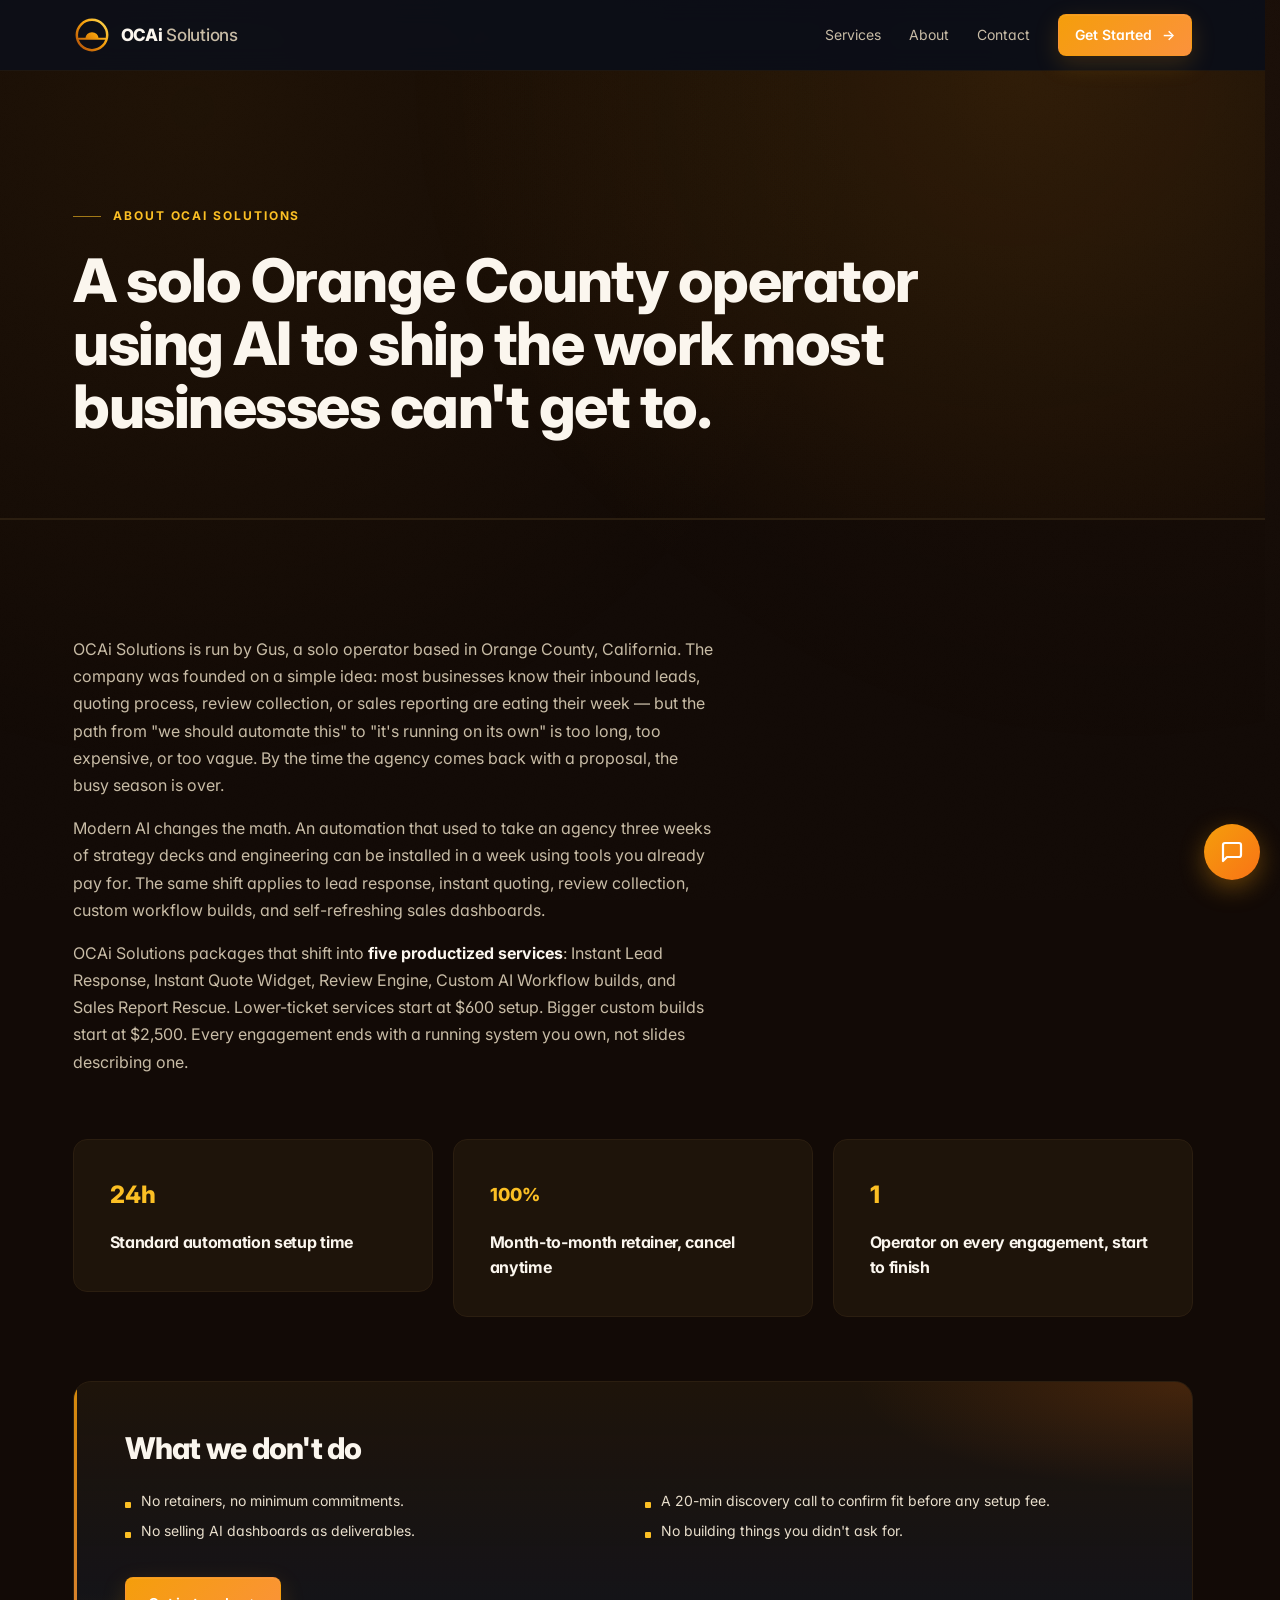
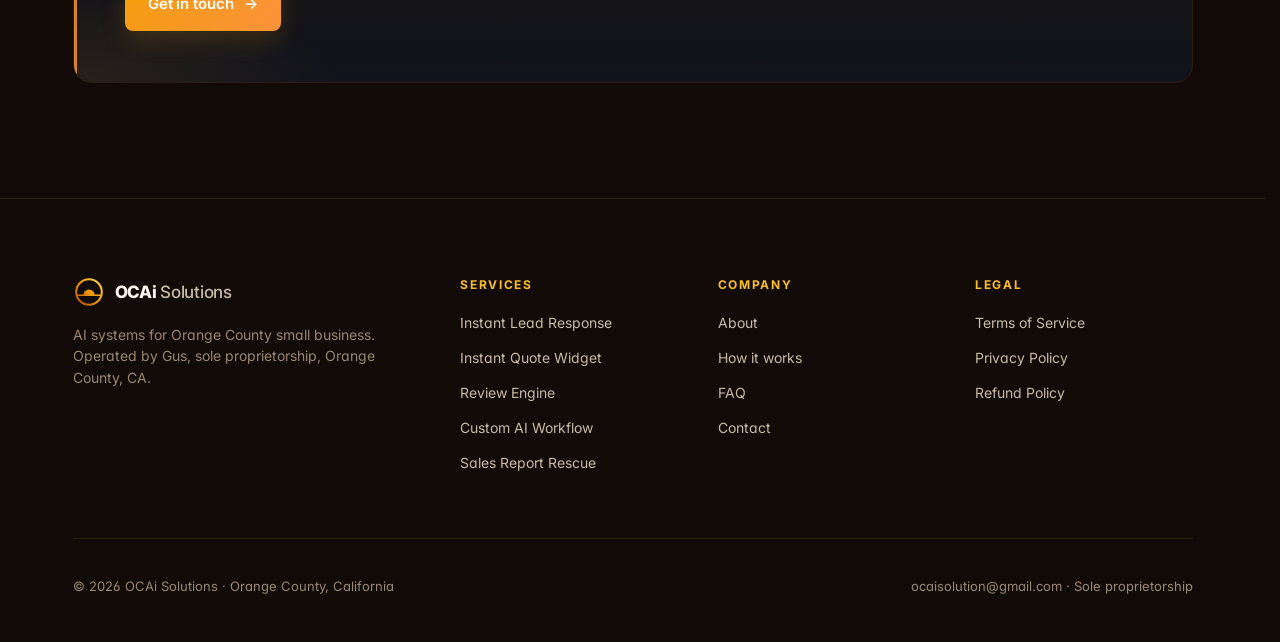
==== commit caf4d71c: "Rebrand: sunset-O logo, lowercase 'i' wordmark, warmer all-amber palette - New logo: sun-setting-ove" ====
--- a/about.html
+++ b/about.html
@@ -3,16 +3,16 @@
 <head>
 <meta charset="utf-8">
 <meta name="viewport" content="width=device-width, initial-scale=1">
-<title>About — OCAI Solutions</title>
-<meta name="description" content="OCAI Solutions is run by Gus, a solo Orange County operator shipping productized AI automations for small businesses — Instant Lead Response, Quote Widget, Review Engine, and more.">
+<title>About — OCAi Solutions</title>
+<meta name="description" content="OCAi Solutions is run by Gus, a solo Orange County operator shipping productized AI automations for small businesses — Instant Lead Response, Quote Widget, Review Engine, and more.">
 <meta property="og:type" content="website">
-<meta property="og:site_name" content="OCAI Solutions">
-<meta property="og:title" content="About — OCAI Solutions">
-<meta property="og:description" content="OCAI Solutions is run by Gus, a solo Orange County operator shipping productized AI automations for small businesses — Instant Lead Response, Quote Widget, Review Engine, and more.">
+<meta property="og:site_name" content="OCAi Solutions">
+<meta property="og:title" content="About — OCAi Solutions">
+<meta property="og:description" content="OCAi Solutions is run by Gus, a solo Orange County operator shipping productized AI automations for small businesses — Instant Lead Response, Quote Widget, Review Engine, and more.">
 <meta property="og:url" content="https://ocaisolutions.com/about.html">
 <meta name="twitter:card" content="summary">
-<meta name="twitter:title" content="About — OCAI Solutions">
-<meta name="twitter:description" content="OCAI Solutions is run by Gus, a solo Orange County operator shipping productized AI automations for small businesses — Instant Lead Response, Quote Widget, Review Engine, and more.">
+<meta name="twitter:title" content="About — OCAi Solutions">
+<meta name="twitter:description" content="OCAi Solutions is run by Gus, a solo Orange County operator shipping productized AI automations for small businesses — Instant Lead Response, Quote Widget, Review Engine, and more.">
 <link rel="icon" href="favicon.svg">
 <link rel="preconnect" href="https://fonts.googleapis.com">
 <link rel="preconnect" href="https://fonts.gstatic.com" crossorigin>
@@ -22,19 +22,20 @@
 <body>
 <header class="site-header">
   <div class="header-row">
-    <a href="index.html" class="lockup" aria-label="OCAI Solutions home">
-      <svg width="34" height="34" viewBox="0 0 36 36" aria-hidden="true" style="flex-shrink:0">
+    <a href="index.html" class="lockup" aria-label="OCAi Solutions home">
+      <svg width="38" height="38" viewBox="0 0 40 40" aria-hidden="true" style="flex-shrink:0">
         <defs>
-          <linearGradient id="ocai-h" x1="0" y1="0" x2="36" y2="36" gradientUnits="userSpaceOnUse">
-            <stop offset="0%" stop-color="var(--brand-500)"/>
-            <stop offset="100%" stop-color="var(--brand-cyan)"/>
+          <linearGradient id="ocai-h" x1="6" y1="34" x2="34" y2="6" gradientUnits="userSpaceOnUse">
+            <stop offset="0%" stop-color="#B45309"/>
+            <stop offset="55%" stop-color="#F59E0B"/>
+            <stop offset="100%" stop-color="#FCD34D"/>
           </linearGradient>
         </defs>
-        <rect width="36" height="36" rx="9" fill="url(#ocai-h)"/>
-        <path d="M18 9a9 9 0 100 18 9 9 0 000-18zm0 4.5a4.5 4.5 0 110 9 4.5 4.5 0 010-9z" fill="white" fill-opacity="0.97"/>
-        <circle cx="26.5" cy="9.5" r="2" fill="var(--brand-gold)"/>
+        <circle cx="20" cy="20" r="16" fill="none" stroke="url(#ocai-h)" stroke-width="2.6"/>
+        <line x1="6" y1="24" x2="34" y2="24" stroke="url(#ocai-h)" stroke-width="2" stroke-linecap="round"/>
+        <path d="M13 24 A 7 7 0 0 1 27 24 Z" fill="url(#ocai-h)"/>
       </svg>
-      <span class="word"><span class="bold">OCAI</span> <span class="soft">Solutions</span></span>
+      <span class="word"><span class="bold">OCAi</span> <span class="soft">Solutions</span></span>
     </a>
     <nav class="nav" data-nav aria-label="Primary">
       <a href="services.html" class="nav-link">Services</a>
@@ -50,7 +51,7 @@
 
 <section class="page-hero">
   <div class="container">
-    <span class="eyebrow-line" data-reveal>About OCAI Solutions</span>
+    <span class="eyebrow-line" data-reveal>About OCAi Solutions</span>
     <h1 data-reveal>A solo Orange County operator using AI to ship the work most businesses can't get to.</h1>
   </div>
 </section>
@@ -58,11 +59,11 @@
 <section class="section">
   <div class="container">
     <div class="prose" style="max-width:64ch" data-reveal>
-      <p>OCAI Solutions is run by Gus, a solo operator based in Orange County, California. The company was founded on a simple idea: most businesses know their inbound leads, quoting process, review collection, or sales reporting are eating their week — but the path from "we should automate this" to "it's running on its own" is too long, too expensive, or too vague. By the time the agency comes back with a proposal, the busy season is over.</p>
+      <p>OCAi Solutions is run by Gus, a solo operator based in Orange County, California. The company was founded on a simple idea: most businesses know their inbound leads, quoting process, review collection, or sales reporting are eating their week — but the path from "we should automate this" to "it's running on its own" is too long, too expensive, or too vague. By the time the agency comes back with a proposal, the busy season is over.</p>
 
       <p>Modern AI changes the math. An automation that used to take an agency three weeks of strategy decks and engineering can be installed in a week using tools you already pay for. The same shift applies to lead response, instant quoting, review collection, custom workflow builds, and self-refreshing sales dashboards.</p>
 
-      <p>OCAI Solutions packages that shift into <strong>five productized services</strong>: Instant Lead Response, Instant Quote Widget, Review Engine, Custom AI Workflow builds, and Sales Report Rescue. Lower-ticket services start at $600 setup. Bigger custom builds start at $2,500. Every engagement ends with a running system you own, not slides describing one.</p>
+      <p>OCAi Solutions packages that shift into <strong>five productized services</strong>: Instant Lead Response, Instant Quote Widget, Review Engine, Custom AI Workflow builds, and Sales Report Rescue. Lower-ticket services start at $600 setup. Bigger custom builds start at $2,500. Every engagement ends with a running system you own, not slides describing one.</p>
     </div>
 
     <div class="trust-grid" style="margin-top:64px;grid-template-columns:repeat(3,1fr);gap:20px">
@@ -102,18 +103,19 @@
     <div class="footer-top">
       <div class="footer-brand">
         <a href="index.html" class="lockup">
-          <svg width="30" height="30" viewBox="0 0 36 36" aria-hidden="true">
+          <svg width="32" height="32" viewBox="0 0 40 40" aria-hidden="true">
             <defs>
-              <linearGradient id="ocai-f" x1="0" y1="0" x2="36" y2="36" gradientUnits="userSpaceOnUse">
-                <stop offset="0%" stop-color="var(--brand-500)"/>
-                <stop offset="100%" stop-color="var(--brand-cyan)"/>
+              <linearGradient id="ocai-f" x1="6" y1="34" x2="34" y2="6" gradientUnits="userSpaceOnUse">
+                <stop offset="0%" stop-color="#B45309"/>
+                <stop offset="55%" stop-color="#F59E0B"/>
+                <stop offset="100%" stop-color="#FCD34D"/>
               </linearGradient>
             </defs>
-            <rect width="36" height="36" rx="9" fill="url(#ocai-f)"/>
-            <path d="M18 9a9 9 0 100 18 9 9 0 000-18zm0 4.5a4.5 4.5 0 110 9 4.5 4.5 0 010-9z" fill="white" fill-opacity="0.97"/>
-            <circle cx="26.5" cy="9.5" r="2" fill="var(--brand-gold)"/>
+            <circle cx="20" cy="20" r="16" fill="none" stroke="url(#ocai-f)" stroke-width="2.6"/>
+            <line x1="6" y1="24" x2="34" y2="24" stroke="url(#ocai-f)" stroke-width="2" stroke-linecap="round"/>
+            <path d="M13 24 A 7 7 0 0 1 27 24 Z" fill="url(#ocai-f)"/>
           </svg>
-          <span class="word"><span class="bold">OCAI</span> <span class="soft">Solutions</span></span>
+          <span class="word"><span class="bold">OCAi</span> <span class="soft">Solutions</span></span>
         </a>
         <p>AI systems for Orange County small business. Operated by Gus, sole proprietorship, Orange County, CA.</p>
       </div>
@@ -146,7 +148,7 @@
       </div>
     </div>
     <div class="footer-bottom">
-      <p>© <span id="year"></span> OCAI Solutions · Orange County, California</p>
+      <p>© <span id="year"></span> OCAi Solutions · Orange County, California</p>
       <p>ocaisolution@gmail.com · Sole proprietorship</p>
     </div>
   </div>
--- a/styles.css
+++ b/styles.css
@@ -1547,27 +1547,47 @@
    ★ PREMIUM v2 — motion, aurora, kinetic primitives
    ============================================================ */
 
-/* Extended palette additions (premium accents) */
+/* Extended palette additions — warm OC sunset, premium hospitality vibe */
 :root {
-  --accent-violet: #A855F7;
-  --accent-cyan:   #06B6D4;
-  --accent-ink:    #050813;
-  --grad-warm:  linear-gradient(135deg, #F59E0B 0%, #F97316 55%, #FBBF24 100%);
-  --grad-cool:  linear-gradient(135deg, #A855F7 0%, #06B6D4 100%);
-  --grad-mix:   linear-gradient(135deg, #F59E0B 0%, #F97316 35%, #A855F7 75%, #06B6D4 100%);
-  --noise-opacity: 0.04;
+  /* Approachable warm dark — like a sunset bar at golden hour, not a SaaS dashboard */
+  --accent-ink:    #120A06;   /* warm cocoa-night (was cold #050813) */
+  --accent-cream:  #FFF8EE;   /* used as light accent text where needed */
+  --accent-coral:  #FB923C;   /* warm coral mid-tone */
+  --accent-rose:   #F87171;   /* soft rose for hospitality warmth */
+  --accent-gold:   #FCD34D;   /* highlight gold */
+  --grad-warm:  linear-gradient(135deg, #B45309 0%, #F59E0B 45%, #FCD34D 100%);
+  --grad-sunset:linear-gradient(135deg, #B45309 0%, #F97316 40%, #FB923C 70%, #FCD34D 100%);
+  --grad-mix:   linear-gradient(135deg, #B45309 0%, #F59E0B 35%, #FB923C 70%, #FCD34D 100%);
+  --grad-cool:  linear-gradient(135deg, #F59E0B 0%, #FCD34D 100%); /* alias kept; now warm */
+  --noise-opacity: 0.035;
+}
+
+/* Override the original palette tokens to warm everything else automatically */
+:root {
+  --ink:        #120A06;
+  --panel:      #1E140A;    /* warm cocoa panel */
+  --panel-soft: rgba(30,20,10,0.55);
+  --line:       #2B1E10;
+  --line-soft:  rgba(43,30,16,0.6);
+
+  --brand-cyan: #FB923C;    /* re-used token: now coral, not cold orange-rust */
+  --fg-1: #FBF6EE;          /* warm white */
+  --fg-2: #E8DECC;
+  --fg-3: #C8BCA6;
+  --fg-mute: #998871;
+  --fg-faint: #6E5E47;
 }
 
 html { background: var(--accent-ink); }
 body { background: var(--accent-ink); }
 
-/* Body-wide subtle noise/grain overlay */
+/* Body-wide subtle warm-on-warm radial overlay (no cold accents) */
 body::before {
   content: "";
   position: fixed; inset: 0; pointer-events: none; z-index: 0;
   background-image:
-    radial-gradient(circle at 15% 12%, rgba(168,85,247,0.07), transparent 45%),
-    radial-gradient(circle at 88% 8%, rgba(6,182,212,0.05), transparent 45%);
+    radial-gradient(circle at 15% 12%, rgba(245,158,11,0.06), transparent 50%),
+    radial-gradient(circle at 88% 8%, rgba(251,146,60,0.04), transparent 50%);
   z-index: 1;
 }
 body::after {
@@ -1668,8 +1688,8 @@
   gap: 12px;
   padding: 8px 14px 8px 10px;
   border-radius: 999px;
-  background: linear-gradient(135deg, rgba(245,158,11,0.10), rgba(168,85,247,0.06));
-  border: 1px solid rgba(251,191,36,0.28);
+  background: linear-gradient(135deg, rgba(245,158,11,0.12), rgba(252,211,77,0.06));
+  border: 1px solid rgba(251,191,36,0.32);
   font-size: 12px;
   font-weight: 600;
   letter-spacing: 0.10em;
@@ -1911,8 +1931,8 @@
   width: 44px; height: 44px;
   border-radius: 12px;
   display: inline-flex; align-items: center; justify-content: center;
-  background: linear-gradient(135deg, rgba(245,158,11,0.18), rgba(168,85,247,0.10));
-  border: 1px solid rgba(251,191,36,0.25);
+  background: linear-gradient(135deg, rgba(245,158,11,0.22), rgba(252,211,77,0.10));
+  border: 1px solid rgba(251,191,36,0.30);
   color: var(--brand-gold);
 }
 .product-card h3 {
@@ -2039,10 +2059,10 @@
   opacity: 0.8;
 }
 .process-bento .pb-glow.cool {
-  background: radial-gradient(circle at 0% 100%, rgba(168,85,247,0.18), transparent 55%);
+  background: radial-gradient(circle at 0% 100%, rgba(251,146,60,0.18), transparent 55%);
 }
 .process-bento .pb-glow.cyan {
-  background: radial-gradient(circle at 100% 100%, rgba(6,182,212,0.14), transparent 55%);
+  background: radial-gradient(circle at 100% 100%, rgba(252,211,77,0.16), transparent 55%);
 }
 .process-bento .pb-mock {
   margin-top: 18px;
@@ -2181,9 +2201,9 @@
 }
 .quote-card .author .avatar {
   width: 38px; height: 38px; border-radius: 999px;
-  background: linear-gradient(135deg, var(--brand-500), var(--accent-violet));
+  background: linear-gradient(135deg, #B45309, #F59E0B 60%, #FCD34D);
   display: inline-flex; align-items: center; justify-content: center;
-  font-weight: 800; color: white; font-size: 14px;
+  font-weight: 800; color: #1A0E00; font-size: 14px;
 }
 .quote-card .author .name { font-weight: 700; font-size: 14px; }
 .quote-card .author .role { color: var(--fg-mute); font-size: 13px; }
@@ -2196,8 +2216,8 @@
 .final-cta.v2 .glow {
   position: absolute; inset: 0; pointer-events: none;
   background:
-    radial-gradient(ellipse 60% 80% at 50% 100%, rgba(245,158,11,0.25), transparent 60%),
-    radial-gradient(ellipse 60% 60% at 90% 0%, rgba(168,85,247,0.15), transparent 60%);
+    radial-gradient(ellipse 60% 80% at 50% 100%, rgba(245,158,11,0.28), transparent 60%),
+    radial-gradient(ellipse 60% 60% at 90% 0%, rgba(251,146,60,0.18), transparent 60%);
 }
 .final-cta.v2 .container { position: relative; z-index: 1; }
 .cta-card-v2 {
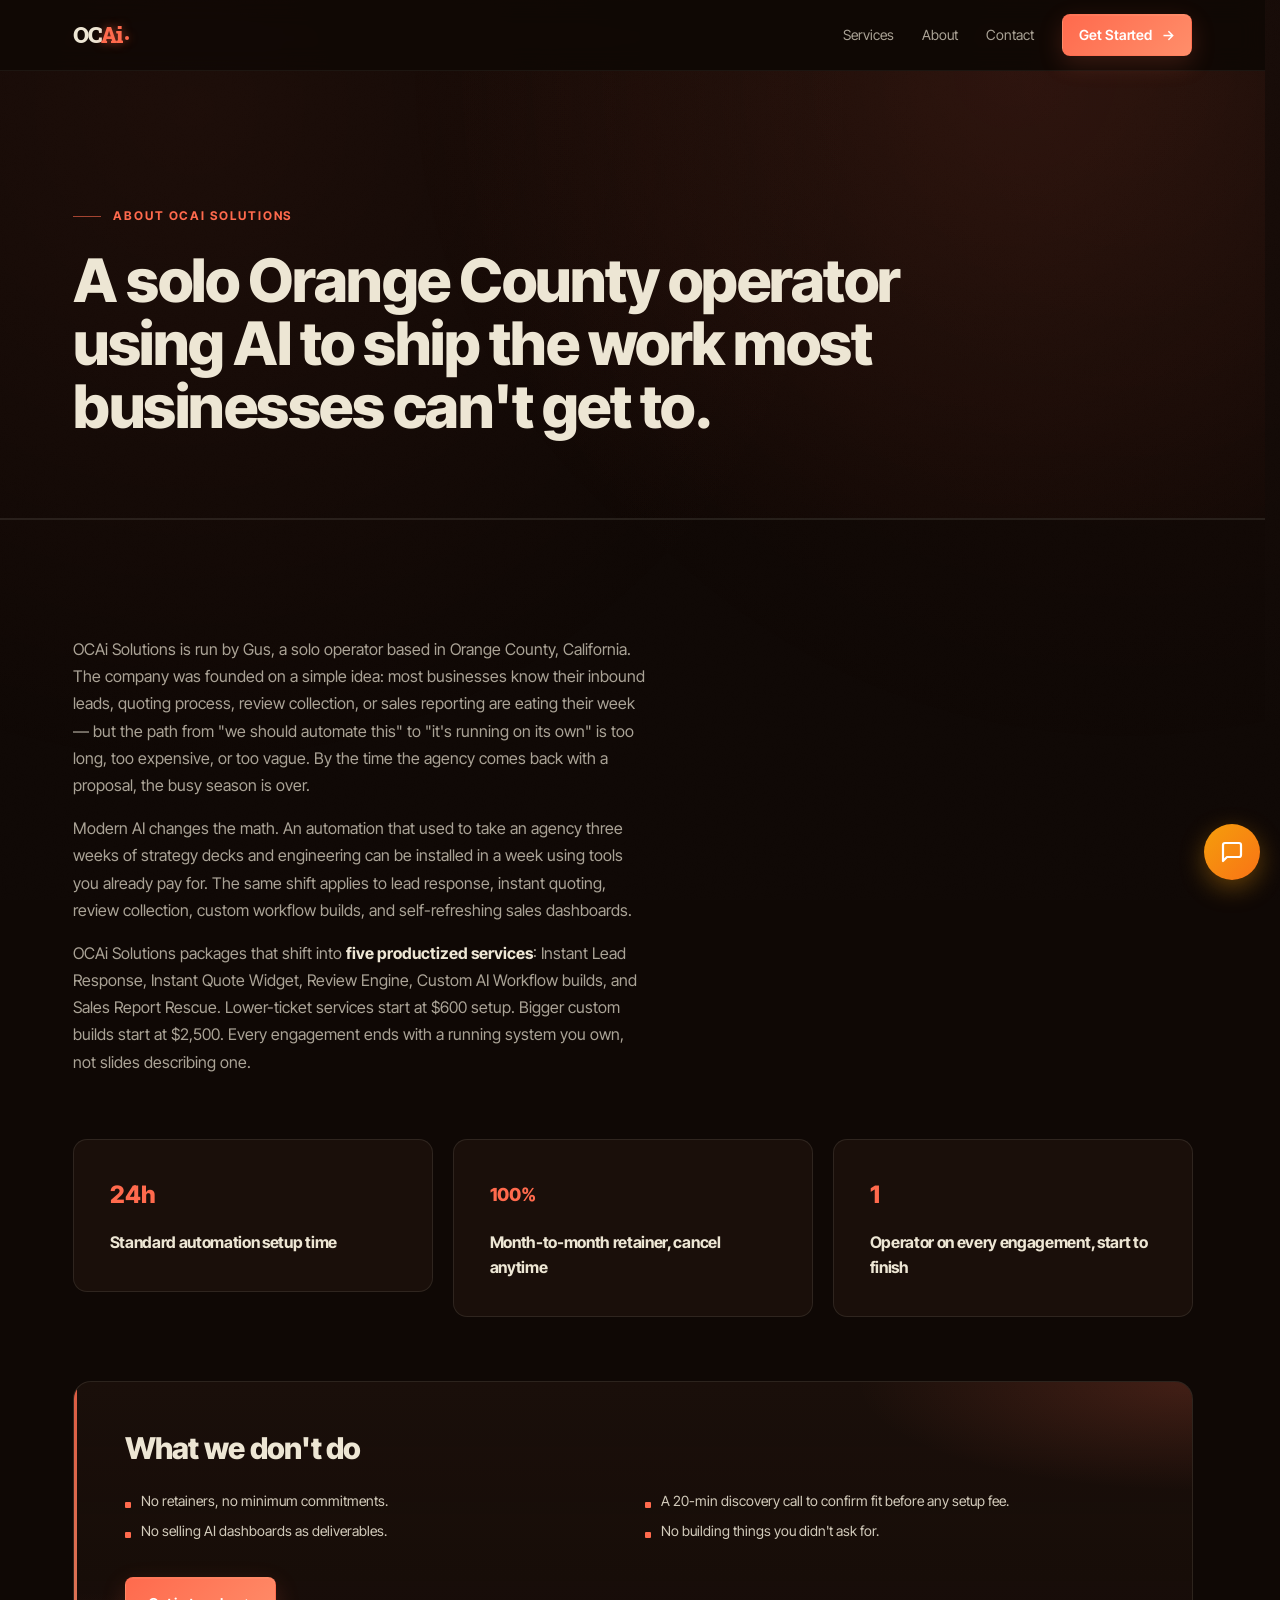
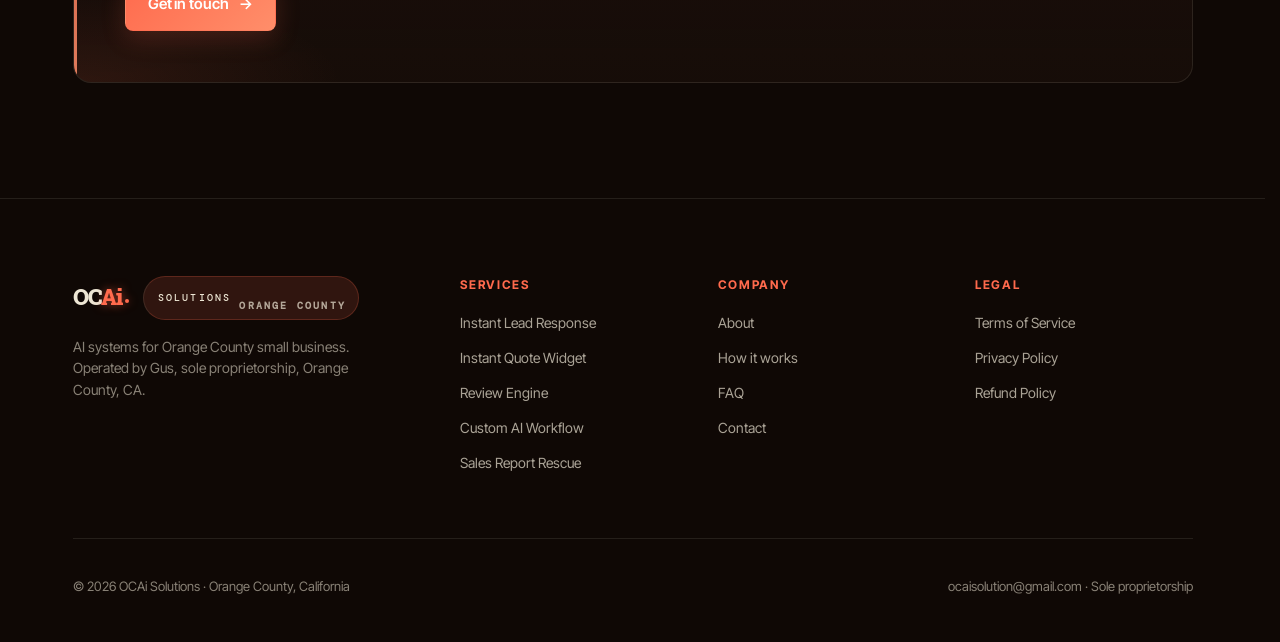
==== commit 0fe5d67e: "Rebrand to Sunset Coral × Warm Carbon × Cream — finalist v07 rollout Replaces the amber sunset-glyph" ====
--- a/about.html
+++ b/about.html
@@ -16,26 +16,14 @@
 <link rel="icon" href="favicon.svg">
 <link rel="preconnect" href="https://fonts.googleapis.com">
 <link rel="preconnect" href="https://fonts.gstatic.com" crossorigin>
-<link href="https://fonts.googleapis.com/css2?family=Inter:wght@400;500;600;700;800&display=swap" rel="stylesheet">
+<link href="https://fonts.googleapis.com/css2?family=DM+Mono:wght@400;500&family=Fraunces:ital,opsz,wght@0,9..144,400;0,9..144,500;0,9..144,600;1,9..144,500&family=Inter+Tight:wght@400;500;600;700&family=Roboto+Slab:wght@500;700;900&display=swap" rel="stylesheet">
 <link rel="stylesheet" href="styles.css">
 </head>
 <body>
 <header class="site-header">
   <div class="header-row">
     <a href="index.html" class="lockup" aria-label="OCAi Solutions home">
-      <svg width="38" height="38" viewBox="0 0 40 40" aria-hidden="true" style="flex-shrink:0">
-        <defs>
-          <linearGradient id="ocai-h" x1="6" y1="34" x2="34" y2="6" gradientUnits="userSpaceOnUse">
-            <stop offset="0%" stop-color="#B45309"/>
-            <stop offset="55%" stop-color="#F59E0B"/>
-            <stop offset="100%" stop-color="#FCD34D"/>
-          </linearGradient>
-        </defs>
-        <circle cx="20" cy="20" r="16" fill="none" stroke="url(#ocai-h)" stroke-width="2.6"/>
-        <line x1="6" y1="24" x2="34" y2="24" stroke="url(#ocai-h)" stroke-width="2" stroke-linecap="round"/>
-        <path d="M13 24 A 7 7 0 0 1 27 24 Z" fill="url(#ocai-h)"/>
-      </svg>
-      <span class="word"><span class="bold">OCAi</span> <span class="soft">Solutions</span></span>
+      <span class="word"><span class="oc">OC</span><span class="ai">Ai</span><span class="dot"></span></span>
     </a>
     <nav class="nav" data-nav aria-label="Primary">
       <a href="services.html" class="nav-link">Services</a>
@@ -103,19 +91,8 @@
     <div class="footer-top">
       <div class="footer-brand">
         <a href="index.html" class="lockup">
-          <svg width="32" height="32" viewBox="0 0 40 40" aria-hidden="true">
-            <defs>
-              <linearGradient id="ocai-f" x1="6" y1="34" x2="34" y2="6" gradientUnits="userSpaceOnUse">
-                <stop offset="0%" stop-color="#B45309"/>
-                <stop offset="55%" stop-color="#F59E0B"/>
-                <stop offset="100%" stop-color="#FCD34D"/>
-              </linearGradient>
-            </defs>
-            <circle cx="20" cy="20" r="16" fill="none" stroke="url(#ocai-f)" stroke-width="2.6"/>
-            <line x1="6" y1="24" x2="34" y2="24" stroke="url(#ocai-f)" stroke-width="2" stroke-linecap="round"/>
-            <path d="M13 24 A 7 7 0 0 1 27 24 Z" fill="url(#ocai-f)"/>
-          </svg>
-          <span class="word"><span class="bold">OCAi</span> <span class="soft">Solutions</span></span>
+          <span class="word"><span class="oc">OC</span><span class="ai">Ai</span><span class="dot"></span></span>
+          <span class="tag"><b>Solutions</b><br>Orange County</span>
         </a>
         <p>AI systems for Orange County small business. Operated by Gus, sole proprietorship, Orange County, CA.</p>
       </div>
--- a/styles.css
+++ b/styles.css
@@ -8,27 +8,38 @@
    Tokens (overridable via Tweaks)
    ============================================================ */
 :root {
-  --ink:        #0A0F1C;
-  --panel:      #111827;
-  --panel-soft: rgba(17,24,39,0.55);
-  --line:       #1F2937;
-  --line-soft:  rgba(31,41,55,0.6);
-
-  --brand-500:  #F59E0B;
-  --brand-400:  #FBBF24;
-  --brand-600:  #D97706;
-  --brand-cyan: #F97316;
-  --brand-gold: #FBBF24;
-
-  --fg-1: #F1F5F9;
-  --fg-2: #E2E8F0;
-  --fg-3: #CBD5E1;
-  --fg-mute: #94A3B8;
-  --fg-faint: #64748B;
-
-  --brand-tint-08: rgba(245,158,11,0.08);
-  --brand-tint-12: rgba(245,158,11,0.14);
-  --brand-tint-18: rgba(245,158,11,0.22);
+  /* Brand: Warm Carbon × Cream × Sunset Coral (Ember Glow) */
+  --carbon:     #0F0805;
+  --carbon-2:   #1A0F0A;
+  --cream:      #EDE6D4;
+  --cream-2:    #F4EFE3;
+  --coral:      #FF6A4D;
+  --coral-2:    #C13E26;
+  --coral-soft: rgba(255,106,77,0.18);
+  --coral-glow: rgba(255,106,77,0.55);
+
+  /* Aliases — kept so legacy rules across the stylesheet auto-rebrand */
+  --ink:        #0F0805;
+  --panel:      #1A0F0A;
+  --panel-soft: rgba(26,15,10,0.55);
+  --line:       rgba(237,230,212,0.10);
+  --line-soft:  rgba(237,230,212,0.06);
+
+  --brand-500:  #FF6A4D;
+  --brand-400:  #FF6A4D;
+  --brand-600:  #C13E26;
+  --brand-cyan: #FF8E6A;
+  --brand-gold: #FF6A4D;
+
+  --fg-1: #EDE6D4;
+  --fg-2: rgba(237,230,212,0.88);
+  --fg-3: rgba(237,230,212,0.70);
+  --fg-mute: rgba(237,230,212,0.55);
+  --fg-faint: rgba(237,230,212,0.38);
+
+  --brand-tint-08: rgba(255,106,77,0.08);
+  --brand-tint-12: rgba(255,106,77,0.14);
+  --brand-tint-18: rgba(255,106,77,0.22);
 
   --section-y: clamp(80px, 9vw, 144px);   /* "airy" by default */
   --container-pad: clamp(20px, 4vw, 40px);
@@ -54,10 +65,9 @@
 html { background: var(--ink); }
 body {
   margin: 0;
-  font-family: "Inter", system-ui, -apple-system, "Segoe UI", Roboto, sans-serif;
-  font-feature-settings: "ss01", "cv11";
+  font-family: "Inter Tight", "Inter", system-ui, -apple-system, "Segoe UI", Roboto, sans-serif;
   -webkit-font-smoothing: antialiased;
-  background: var(--ink);
+  background: var(--carbon);
   color: var(--fg-1);
   line-height: 1.55;
   overflow-x: hidden;
@@ -90,26 +100,27 @@
    Typography — editorial scale (bigger than live site)
    ============================================================ */
 .display {
-  font-size: clamp(2.75rem, 1.4rem + 6vw, 6rem);   /* hero — much larger */
-  font-weight: 800;
-  letter-spacing: -0.035em;
-  line-height: 0.96;
+  font-family: "Roboto Slab", Rockwell, "Slabo 27px", serif;
+  font-size: clamp(2.75rem, 1.4rem + 6vw, 6rem);
+  font-weight: 900;
+  letter-spacing: -0.045em;
+  line-height: 0.92;
   margin: 0;
-}
-.display .accent { color: var(--brand-400); }
+  color: var(--cream);
+}
+.display .accent { color: var(--coral); text-shadow: 0 0 24px var(--coral-glow); }
 .display em {
   font-style: normal;
-  background: linear-gradient(135deg, var(--brand-400) 0%, var(--brand-cyan) 100%);
-  -webkit-background-clip: text;
-  background-clip: text;
-  -webkit-text-fill-color: transparent;
+  color: var(--coral);
+  text-shadow: 0 0 24px var(--coral-glow);
 }
 
 .section-title {
+  font-family: "Fraunces", Georgia, "Times New Roman", serif;
   font-size: clamp(2rem, 1.2rem + 2.4vw, 3.25rem);
-  font-weight: 800;
-  letter-spacing: -0.025em;
-  line-height: 1.05;
+  font-weight: 500;
+  letter-spacing: -0.015em;
+  line-height: 1.08;
   margin: 0;
   text-wrap: balance;
 }
@@ -141,11 +152,12 @@
   display: inline-flex;
   align-items: center;
   gap: 10px;
-  font-size: 12px;
-  font-weight: 600;
-  letter-spacing: 0.14em;
+  font-family: "DM Mono", ui-monospace, "SF Mono", Menlo, monospace;
+  font-size: 11px;
+  font-weight: 500;
+  letter-spacing: 0.22em;
   text-transform: uppercase;
-  color: var(--brand-400);
+  color: var(--coral);
 }
 .eyebrow .num {
   font-variant-numeric: tabular-nums;
@@ -176,7 +188,7 @@
 .pill .dot {
   width: 6px; height: 6px; border-radius: 999px;
   background: var(--brand-400);
-  box-shadow: 0 0 0 3px rgba(251,191,36,0.18);
+  box-shadow: 0 0 0 3px rgba(255,106,77,0.18);
 }
 
 /* Section masthead — "01 — Services" + title side by side */
@@ -260,11 +272,11 @@
   background: linear-gradient(135deg, var(--brand-500) 0%, var(--brand-cyan) 100%);
   color: #fff;
   border-color: transparent;
-  box-shadow: 0 1px 0 rgba(255,255,255,0.06) inset, 0 8px 24px rgba(245,158,11,0.18);
+  box-shadow: 0 1px 0 rgba(255,255,255,0.06) inset, 0 8px 24px rgba(255,106,77,0.18);
 }
 .btn-gradient:hover {
   background: linear-gradient(135deg, var(--brand-400) 0%, var(--brand-cyan) 100%);
-  box-shadow: 0 1px 0 rgba(255,255,255,0.08) inset, 0 12px 28px rgba(245,158,11,0.28);
+  box-shadow: 0 1px 0 rgba(255,255,255,0.08) inset, 0 12px 28px rgba(255,106,77,0.28);
 }
 .btn-secondary {
   background: transparent;
@@ -293,7 +305,7 @@
    ============================================================ */
 .site-header {
   position: sticky; top: 0; z-index: 40;
-  background: rgba(10,15,28,0.78);
+  background: rgba(15,8,5,0.78);
   backdrop-filter: blur(12px);
   -webkit-backdrop-filter: blur(12px);
   border-bottom: 1px solid var(--line-soft);
@@ -304,10 +316,44 @@
   max-width: var(--max-w);
   margin: 0 auto;
 }
-.lockup { display: flex; align-items: center; gap: 10px; }
-.lockup .word { font-weight: 700; font-size: 17px; letter-spacing: -0.015em; }
-.lockup .word .bold { font-weight: 800; }
-.lockup .word .soft { font-weight: 500; color: var(--fg-3); }
+/* Wordmark lockup: cream "OC" + coral "Ai" w/ ember glow + floating coral dot */
+.lockup { display: inline-flex; align-items: center; gap: 14px; color: var(--cream); }
+.lockup .word {
+  font-family: "Roboto Slab", Rockwell, "Slabo 27px", serif;
+  font-weight: 900;
+  font-size: 22px;
+  letter-spacing: -0.045em;
+  line-height: 0.85;
+  display: inline-flex;
+  align-items: baseline;
+  color: var(--cream);
+}
+.lockup .word .oc { color: var(--cream); }
+.lockup .word .ai { color: var(--coral); text-shadow: 0 0 10px var(--coral-glow); }
+.lockup .word .dot {
+  display: inline-block;
+  width: 4px; height: 4px;
+  border-radius: 50%;
+  background: var(--coral);
+  box-shadow: 0 0 8px var(--coral-glow);
+  margin-left: 3px;
+  align-self: flex-end;
+  margin-bottom: 4px;
+}
+.lockup .tag {
+  font-family: "DM Mono", ui-monospace, "SF Mono", Menlo, monospace;
+  font-size: 10px;
+  letter-spacing: 0.22em;
+  line-height: 1.5;
+  text-transform: uppercase;
+  color: var(--fg-3);
+  border-left: 1px solid var(--line);
+  padding-left: 14px;
+}
+.lockup .tag b { font-weight: 500; color: var(--cream); }
+@media (max-width: 600px) {
+  .lockup .tag { display: none; }
+}
 
 .nav { display: flex; align-items: center; gap: 28px; font-size: 14px; }
 .nav a { color: var(--fg-3); transition: color var(--transition-base); position: relative; }
@@ -340,17 +386,17 @@
 }
 .hero-glow-1 {
   top: -200px; right: -160px; width: 720px; height: 720px;
-  background: radial-gradient(circle at center, rgba(245,158,11,0.32), transparent 60%);
+  background: radial-gradient(circle at center, rgba(255,106,77,0.32), transparent 60%);
 }
 .hero-glow-2 {
   bottom: -240px; left: -120px; width: 560px; height: 560px;
-  background: radial-gradient(circle at center, rgba(249,115,22,0.18), transparent 60%);
+  background: radial-gradient(circle at center, rgba(255,106,77,0.18), transparent 60%);
 }
 .hero-grid {
   position: absolute; inset: 0; pointer-events: none; opacity: 0.45;
   background-image:
-    linear-gradient(to right, rgba(251,191,36,0.05) 1px, transparent 1px),
-    linear-gradient(to bottom, rgba(251,191,36,0.05) 1px, transparent 1px);
+    linear-gradient(to right, rgba(255,106,77,0.05) 1px, transparent 1px),
+    linear-gradient(to bottom, rgba(255,106,77,0.05) 1px, transparent 1px);
   background-size: 80px 80px;
   mask-image: radial-gradient(ellipse 80% 60% at 50% 30%, #000 30%, transparent 75%);
   -webkit-mask-image: radial-gradient(ellipse 80% 60% at 50% 30%, #000 30%, transparent 75%);
@@ -371,8 +417,8 @@
 .hero-eyebrow-row .pill-price {
   border-radius: var(--radius-pill);
   padding: 6px 14px;
-  background: linear-gradient(135deg, rgba(245,158,11,0.18), rgba(249,115,22,0.10));
-  border: 1px solid rgba(251,191,36,0.35);
+  background: linear-gradient(135deg, rgba(255,106,77,0.18), rgba(255,106,77,0.10));
+  border: 1px solid rgba(255,106,77,0.35);
   color: #fff;
   font-size: 12px;
   font-weight: 700;
@@ -399,7 +445,7 @@
 }
 .hero-eyebrow-row .loc::before {
   content: ""; width: 6px; height: 6px; background: var(--brand-gold); border-radius: 999px;
-  box-shadow: 0 0 0 3px rgba(251,191,36,0.16);
+  box-shadow: 0 0 0 3px rgba(255,106,77,0.16);
 }
 
 .hero-headline { max-width: 22ch; }
@@ -444,7 +490,7 @@
   padding: 32px;
   border: 1px solid var(--line);
   border-radius: var(--radius-xl);
-  background: linear-gradient(180deg, rgba(17,24,39,0.85), rgba(17,24,39,0.4));
+  background: linear-gradient(180deg, rgba(26,15,10,0.85), rgba(26,15,10,0.4));
   display: flex;
   flex-direction: column;
   gap: 12px;
@@ -452,7 +498,7 @@
 }
 .pricetag-block::before {
   content: ""; position: absolute; inset: 0; pointer-events: none;
-  background: radial-gradient(circle at 100% 0%, rgba(245,158,11,0.18), transparent 60%);
+  background: radial-gradient(circle at 100% 0%, rgba(255,106,77,0.18), transparent 60%);
 }
 .pricetag-block .pt-eyebrow { font-size: 11px; letter-spacing: 0.18em; text-transform: uppercase; font-weight: 700; color: var(--brand-400); }
 .pricetag-block .pt-price {
@@ -460,7 +506,7 @@
   font-weight: 800;
   letter-spacing: -0.05em;
   line-height: 0.9;
-  background: linear-gradient(135deg, #fff 0%, var(--brand-400) 70%, var(--brand-cyan) 100%);
+  background: linear-gradient(135deg, var(--cream) 0%, var(--coral) 70%, var(--brand-cyan) 100%);
   -webkit-background-clip: text; background-clip: text; -webkit-text-fill-color: transparent;
   display: flex; align-items: baseline; gap: 4px;
 }
@@ -512,7 +558,7 @@
   gap: clamp(24px, 4vw, 56px);
   padding: clamp(32px, 4vw, 56px);
   border-radius: var(--radius-xl);
-  background: linear-gradient(180deg, var(--panel) 0%, rgba(17,24,39,0.7) 100%);
+  background: linear-gradient(180deg, var(--panel) 0%, rgba(26,15,10,0.7) 100%);
   border: 1px solid var(--line);
   overflow: hidden;
   transition: border-color var(--transition-base);
@@ -520,8 +566,8 @@
 .flagship::before {
   content: ""; position: absolute; inset: 0; pointer-events: none;
   background:
-    radial-gradient(ellipse 50% 60% at 100% 0%, rgba(249,115,22,0.18), transparent 60%),
-    radial-gradient(ellipse 40% 50% at 0% 100%, rgba(245,158,11,0.10), transparent 60%);
+    radial-gradient(ellipse 50% 60% at 100% 0%, rgba(255,106,77,0.18), transparent 60%),
+    radial-gradient(ellipse 40% 50% at 0% 100%, rgba(255,106,77,0.10), transparent 60%);
 }
 .flagship::after {
   content: ""; position: absolute; left: 0; top: 0; bottom: 0; width: 3px;
@@ -541,8 +587,8 @@
   font-size: 11px; font-weight: 700; letter-spacing: 0.14em; text-transform: uppercase;
 }
 .tag.gold {
-  background: rgba(251,191,36,0.10);
-  border-color: rgba(251,191,36,0.28);
+  background: rgba(255,106,77,0.10);
+  border-color: rgba(255,106,77,0.28);
   color: var(--brand-gold);
 }
 .tag.outline {
@@ -602,7 +648,7 @@
   font-weight: 800;
   letter-spacing: -0.05em;
   line-height: 0.9;
-  background: linear-gradient(135deg, #fff 0%, var(--brand-400) 65%, var(--brand-cyan) 100%);
+  background: linear-gradient(135deg, var(--cream) 0%, var(--coral) 65%, var(--brand-cyan) 100%);
   -webkit-background-clip: text; background-clip: text; -webkit-text-fill-color: transparent;
 }
 .flagship-price .dollar {
@@ -652,7 +698,7 @@
 }
 .service-card:hover {
   border-color: var(--brand-400);
-  background: linear-gradient(180deg, var(--panel) 0%, rgba(17,24,39,0.6) 100%);
+  background: linear-gradient(180deg, var(--panel) 0%, rgba(26,15,10,0.6) 100%);
 }
 .service-card .num-mark {
   display: inline-flex; align-items: center; justify-content: center;
@@ -811,7 +857,7 @@
   transition: background-color var(--transition-base);
 }
 .faq-summary::-webkit-details-marker { display: none; }
-.faq-item[open] .faq-summary { background-color: rgba(245,158,11,0.04); }
+.faq-item[open] .faq-summary { background-color: rgba(255,106,77,0.04); }
 .faq-summary .ix {
   font-size: 12px; font-weight: 700; letter-spacing: 0.14em;
   color: var(--fg-mute);
@@ -877,8 +923,8 @@
 .final-cta::before {
   content: ""; position: absolute; inset: 0; pointer-events: none;
   background:
-    radial-gradient(circle at 80% 0%, rgba(245,158,11,0.18), transparent 55%),
-    radial-gradient(circle at 0% 100%, rgba(249,115,22,0.10), transparent 55%);
+    radial-gradient(circle at 80% 0%, rgba(255,106,77,0.18), transparent 55%),
+    radial-gradient(circle at 0% 100%, rgba(255,106,77,0.10), transparent 55%);
 }
 .final-cta-grid {
   position: relative;
@@ -892,7 +938,7 @@
   padding: clamp(28px, 3.5vw, 44px);
   border: 1px solid var(--line);
   border-radius: var(--radius-xl);
-  background: linear-gradient(180deg, var(--panel) 0%, rgba(17,24,39,0.6) 100%);
+  background: linear-gradient(180deg, var(--panel) 0%, rgba(26,15,10,0.6) 100%);
   display: flex;
   flex-direction: column;
   gap: 18px;
@@ -901,7 +947,7 @@
 }
 .final-cta-card::before {
   content: ""; position: absolute; inset: 0; pointer-events: none;
-  background: radial-gradient(circle at 100% 0%, rgba(245,158,11,0.16), transparent 55%);
+  background: radial-gradient(circle at 100% 0%, rgba(255,106,77,0.16), transparent 55%);
 }
 .final-cta-card .row {
   display: flex; justify-content: space-between; gap: 12px; align-items: baseline;
@@ -914,7 +960,7 @@
 .final-cta-card .price-row {
   display: flex; align-items: baseline; gap: 8px;
   font-size: 56px; font-weight: 800; letter-spacing: -0.04em; line-height: 1;
-  background: linear-gradient(135deg, #fff, var(--brand-400) 70%, var(--brand-cyan));
+  background: linear-gradient(135deg, var(--cream), var(--coral) 70%, var(--brand-cyan));
   -webkit-background-clip: text; background-clip: text; -webkit-text-fill-color: transparent;
 }
 .final-cta-card .price-row .dollar { font-size: 0.5em; -webkit-text-fill-color: var(--brand-400); transform: translateY(-0.5em); font-weight: 700; }
@@ -1027,7 +1073,7 @@
 }
 .page-hero::before {
   content: ""; position: absolute; inset: 0; pointer-events: none;
-  background: radial-gradient(circle at 80% 0%, rgba(245,158,11,0.10), transparent 55%);
+  background: radial-gradient(circle at 80% 0%, rgba(255,106,77,0.10), transparent 55%);
 }
 .page-hero .container { position: relative; }
 .page-hero .eyebrow-line { display: inline-flex; align-items: center; gap: 12px; font-size: 12px; font-weight: 700; letter-spacing: 0.16em; text-transform: uppercase; color: var(--brand-400); margin-bottom: 24px; }
@@ -1091,8 +1137,8 @@
 
 .tier-card.featured {
   border-color: var(--brand-400);
-  background: linear-gradient(180deg, var(--panel) 0%, rgba(245,158,11,0.06) 100%);
-  box-shadow: 0 20px 48px rgba(245,158,11,0.10);
+  background: linear-gradient(180deg, var(--panel) 0%, rgba(255,106,77,0.06) 100%);
+  box-shadow: 0 20px 48px rgba(255,106,77,0.10);
   transform: translateY(-12px);
 }
 @media (max-width: 980px) { .tier-card.featured { transform: none; } }
@@ -1113,8 +1159,8 @@
   font-size: 10px; font-weight: 700; letter-spacing: 0.16em; text-transform: uppercase;
   padding: 4px 10px;
   border-radius: var(--radius-pill);
-  background: rgba(251,191,36,0.12);
-  border: 1px solid rgba(251,191,36,0.32);
+  background: rgba(255,106,77,0.12);
+  border: 1px solid rgba(255,106,77,0.32);
   color: var(--brand-gold);
 }
 .tier-card .tier-price {
@@ -1247,7 +1293,7 @@
   gap: 0;
   border: 1px solid var(--line);
   border-radius: var(--radius-xl);
-  background: linear-gradient(180deg, var(--panel) 0%, rgba(17,24,39,0.6) 100%);
+  background: linear-gradient(180deg, var(--panel) 0%, rgba(26,15,10,0.6) 100%);
   overflow: hidden;
   margin-top: clamp(48px, 6vw, 80px);
 }
@@ -1295,7 +1341,7 @@
 }
 .audit-preview .ap-right::before {
   content: ""; position: absolute; bottom: 0; left: 0; right: 0; height: 50%;
-  background: linear-gradient(180deg, transparent, rgba(10,15,28,0.95) 90%);
+  background: linear-gradient(180deg, transparent, rgba(15,8,5,0.95) 90%);
   pointer-events: none;
 }
 .audit-preview .ap-right .ap-doc-label {
@@ -1336,8 +1382,8 @@
 }
 .compare-col.highlighted {
   border-color: var(--brand-400);
-  background: linear-gradient(180deg, var(--panel) 0%, rgba(245,158,11,0.06) 100%);
-  box-shadow: 0 12px 32px rgba(245,158,11,0.10);
+  background: linear-gradient(180deg, var(--panel) 0%, rgba(255,106,77,0.06) 100%);
+  box-shadow: 0 12px 32px rgba(255,106,77,0.10);
 }
 .compare-col .compare-name {
   font-size: 12px;
@@ -1450,7 +1496,7 @@
 .trio-product-card:hover {
   border-color: var(--brand-400);
   transform: translateY(-4px);
-  box-shadow: 0 16px 40px rgba(245,158,11,0.10);
+  box-shadow: 0 16px 40px rgba(255,106,77,0.10);
 }
 .trio-product-card .trio-eyebrow {
   font-size: 11px;
@@ -1547,47 +1593,46 @@
    ★ PREMIUM v2 — motion, aurora, kinetic primitives
    ============================================================ */
 
-/* Extended palette additions — warm OC sunset, premium hospitality vibe */
+/* Finalist palette — Sunset Coral × Warm Carbon × Cream (Ember Glow) */
 :root {
-  /* Approachable warm dark — like a sunset bar at golden hour, not a SaaS dashboard */
-  --accent-ink:    #120A06;   /* warm cocoa-night (was cold #050813) */
-  --accent-cream:  #FFF8EE;   /* used as light accent text where needed */
-  --accent-coral:  #FB923C;   /* warm coral mid-tone */
-  --accent-rose:   #F87171;   /* soft rose for hospitality warmth */
-  --accent-gold:   #FCD34D;   /* highlight gold */
-  --grad-warm:  linear-gradient(135deg, #B45309 0%, #F59E0B 45%, #FCD34D 100%);
-  --grad-sunset:linear-gradient(135deg, #B45309 0%, #F97316 40%, #FB923C 70%, #FCD34D 100%);
-  --grad-mix:   linear-gradient(135deg, #B45309 0%, #F59E0B 35%, #FB923C 70%, #FCD34D 100%);
-  --grad-cool:  linear-gradient(135deg, #F59E0B 0%, #FCD34D 100%); /* alias kept; now warm */
+  --accent-ink:    #0F0805;   /* Warm Carbon */
+  --accent-cream:  #EDE6D4;   /* Cream */
+  --accent-coral:  #FF6A4D;   /* Sunset Coral */
+  --accent-rose:   #FF8E6A;   /* coral-tinted, used as soft secondary */
+  --accent-gold:   #FF6A4D;   /* legacy alias — collapses to coral */
+  --grad-warm:  linear-gradient(135deg, #C13E26 0%, #FF6A4D 50%, #FF8E6A 100%);
+  --grad-sunset:linear-gradient(135deg, #C13E26 0%, #FF6A4D 50%, #FF8E6A 100%);
+  --grad-mix:   linear-gradient(135deg, #C13E26 0%, #FF6A4D 100%);
+  --grad-cool:  linear-gradient(135deg, #FF6A4D 0%, #FF8E6A 100%);
   --noise-opacity: 0.035;
 }
 
-/* Override the original palette tokens to warm everything else automatically */
+/* Override the original tokens so the whole stylesheet auto-rebrands */
 :root {
-  --ink:        #120A06;
-  --panel:      #1E140A;    /* warm cocoa panel */
-  --panel-soft: rgba(30,20,10,0.55);
-  --line:       #2B1E10;
-  --line-soft:  rgba(43,30,16,0.6);
-
-  --brand-cyan: #FB923C;    /* re-used token: now coral, not cold orange-rust */
-  --fg-1: #FBF6EE;          /* warm white */
-  --fg-2: #E8DECC;
-  --fg-3: #C8BCA6;
-  --fg-mute: #998871;
-  --fg-faint: #6E5E47;
-}
-
-html { background: var(--accent-ink); }
-body { background: var(--accent-ink); }
+  --ink:        #0F0805;
+  --panel:      #1A0F0A;
+  --panel-soft: rgba(26,15,10,0.55);
+  --line:       rgba(237,230,212,0.10);
+  --line-soft:  rgba(237,230,212,0.06);
+
+  --brand-cyan: #FF8E6A;
+  --fg-1: #EDE6D4;
+  --fg-2: rgba(237,230,212,0.88);
+  --fg-3: rgba(237,230,212,0.70);
+  --fg-mute: rgba(237,230,212,0.55);
+  --fg-faint: rgba(237,230,212,0.38);
+}
+
+html { background: var(--carbon); }
+body { background: var(--carbon); }
 
 /* Body-wide subtle warm-on-warm radial overlay (no cold accents) */
 body::before {
   content: "";
   position: fixed; inset: 0; pointer-events: none; z-index: 0;
   background-image:
-    radial-gradient(circle at 15% 12%, rgba(245,158,11,0.06), transparent 50%),
-    radial-gradient(circle at 88% 8%, rgba(251,146,60,0.04), transparent 50%);
+    radial-gradient(circle at 15% 12%, rgba(255,106,77,0.06), transparent 50%),
+    radial-gradient(circle at 88% 8%, rgba(255,106,77,0.04), transparent 50%);
   z-index: 1;
 }
 body::after {
@@ -1665,8 +1710,8 @@
 .aurora-wrap .aurora-grid {
   position: absolute; inset: 0;
   background-image:
-    linear-gradient(to right, rgba(251,191,36,0.06) 1px, transparent 1px),
-    linear-gradient(to bottom, rgba(251,191,36,0.06) 1px, transparent 1px);
+    linear-gradient(to right, rgba(255,106,77,0.06) 1px, transparent 1px),
+    linear-gradient(to bottom, rgba(255,106,77,0.06) 1px, transparent 1px);
   background-size: 64px 64px;
   mask-image: radial-gradient(ellipse 60% 50% at 50% 30%, #000 35%, transparent 75%);
   -webkit-mask-image: radial-gradient(ellipse 60% 50% at 50% 30%, #000 35%, transparent 75%);
@@ -1679,7 +1724,7 @@
   isolation: isolate;
   padding: clamp(110px, 14vw, 200px) 0 clamp(80px, 10vw, 140px);
   overflow: hidden;
-  background: radial-gradient(ellipse 80% 60% at 50% 10%, rgba(245,158,11,0.08), transparent 60%), var(--accent-ink);
+  background: radial-gradient(ellipse 80% 60% at 50% 10%, rgba(255,106,77,0.08), transparent 60%), var(--accent-ink);
 }
 .hero.v2 .container { position: relative; z-index: 2; }
 .hero-kicker {
@@ -1688,8 +1733,8 @@
   gap: 12px;
   padding: 8px 14px 8px 10px;
   border-radius: 999px;
-  background: linear-gradient(135deg, rgba(245,158,11,0.12), rgba(252,211,77,0.06));
-  border: 1px solid rgba(251,191,36,0.32);
+  background: linear-gradient(135deg, rgba(255,106,77,0.12), rgba(237,230,212,0.06));
+  border: 1px solid rgba(255,106,77,0.32);
   font-size: 12px;
   font-weight: 600;
   letter-spacing: 0.10em;
@@ -1711,21 +1756,19 @@
 .hero-kicker .arrow { color: var(--brand-400); font-weight: 700; }
 
 .hero-display-v2 {
+  font-family: "Roboto Slab", Rockwell, "Slabo 27px", serif;
   font-size: clamp(2.75rem, 1.2rem + 7vw, 7rem);
-  font-weight: 800;
-  letter-spacing: -0.04em;
-  line-height: 0.92;
+  font-weight: 900;
+  letter-spacing: -0.045em;
+  line-height: 0.9;
   margin: 28px 0 0;
   text-wrap: balance;
   max-width: 18ch;
+  color: var(--cream);
 }
 .hero-display-v2 .gradient-text {
-  background: var(--grad-mix);
-  -webkit-background-clip: text;
-  background-clip: text;
-  -webkit-text-fill-color: transparent;
-  background-size: 220% 100%;
-  animation: shimmer 9s linear infinite;
+  color: var(--coral);
+  text-shadow: 0 0 28px var(--coral-glow);
 }
 @keyframes shimmer {
   0%   { background-position: 0% 50%; }
@@ -1788,7 +1831,7 @@
   position: relative;
   background: var(--grad-warm);
   background-size: 200% 100%;
-  color: #1A0E00;
+  color: var(--carbon);
   border: 0;
   padding: 18px 30px;
   font-weight: 700;
@@ -1796,8 +1839,8 @@
   border-radius: 12px;
   box-shadow:
     0 1px 0 rgba(255,255,255,0.18) inset,
-    0 0 0 1px rgba(251,191,36,0.4),
-    0 18px 40px rgba(245,158,11,0.28);
+    0 0 0 1px rgba(255,106,77,0.4),
+    0 18px 40px rgba(255,106,77,0.28);
   letter-spacing: -0.005em;
   transition: background-position 600ms ease, box-shadow 300ms ease, transform 300ms cubic-bezier(.22,.61,.36,1);
 }
@@ -1805,10 +1848,10 @@
   background-position: 100% 0%;
   box-shadow:
     0 1px 0 rgba(255,255,255,0.24) inset,
-    0 0 0 1px rgba(251,191,36,0.55),
-    0 24px 56px rgba(245,158,11,0.42);
-}
-.btn.btn-premium .arrow { color: #1A0E00; }
+    0 0 0 1px rgba(255,106,77,0.55),
+    0 24px 56px rgba(255,106,77,0.42);
+}
+.btn.btn-premium .arrow { color: var(--carbon); }
 .btn.btn-ghost-premium {
   background: rgba(255,255,255,0.02);
   border: 1px solid rgba(255,255,255,0.10);
@@ -1822,7 +1865,7 @@
 }
 .btn.btn-ghost-premium:hover {
   background: rgba(255,255,255,0.05);
-  border-color: rgba(251,191,36,0.5);
+  border-color: rgba(255,106,77,0.5);
 }
 
 /* ---------- Logo / industry marquee ---------- */
@@ -1832,7 +1875,7 @@
   border-top: 1px solid var(--line);
   border-bottom: 1px solid var(--line);
   padding: 22px 0;
-  background: rgba(17,24,39,0.35);
+  background: rgba(26,15,10,0.35);
 }
 .marquee::before, .marquee::after {
   content: ""; position: absolute; top: 0; bottom: 0; width: 120px; z-index: 2; pointer-events: none;
@@ -1901,10 +1944,10 @@
   /* spotlight glow follows cursor */
   content: "";
   position: absolute; inset: 0; z-index: 0; pointer-events: none;
-  background: radial-gradient(380px circle at var(--sx,50%) var(--sy,0%), rgba(245,158,11,0.16), transparent 55%);
+  background: radial-gradient(380px circle at var(--sx,50%) var(--sy,0%), rgba(255,106,77,0.16), transparent 55%);
   opacity: 0; transition: opacity 240ms ease;
 }
-.product-card:hover { transform: translateY(-4px); border-color: rgba(251,191,36,0.4); }
+.product-card:hover { transform: translateY(-4px); border-color: rgba(255,106,77,0.4); }
 .product-card:hover::before { opacity: 1; }
 .product-card > * { position: relative; z-index: 1; }
 .product-card .pc-head { display: flex; justify-content: space-between; align-items: flex-start; gap: 12px; }
@@ -1912,8 +1955,8 @@
   display: inline-flex; align-items: center; gap: 6px;
   padding: 4px 10px;
   border-radius: 999px;
-  background: rgba(251,191,36,0.10);
-  border: 1px solid rgba(251,191,36,0.25);
+  background: rgba(255,106,77,0.10);
+  border: 1px solid rgba(255,106,77,0.25);
   font-size: 10.5px; font-weight: 700; letter-spacing: 0.14em; text-transform: uppercase;
   color: var(--brand-gold);
 }
@@ -1931,8 +1974,8 @@
   width: 44px; height: 44px;
   border-radius: 12px;
   display: inline-flex; align-items: center; justify-content: center;
-  background: linear-gradient(135deg, rgba(245,158,11,0.22), rgba(252,211,77,0.10));
-  border: 1px solid rgba(251,191,36,0.30);
+  background: linear-gradient(135deg, rgba(255,106,77,0.22), rgba(237,230,212,0.10));
+  border: 1px solid rgba(255,106,77,0.30);
   color: var(--brand-gold);
 }
 .product-card h3 {
@@ -1995,9 +2038,9 @@
 
 .product-card.feature {
   background:
-    linear-gradient(180deg, rgba(245,158,11,0.10), rgba(245,158,11,0.02)),
+    linear-gradient(180deg, rgba(255,106,77,0.10), rgba(255,106,77,0.02)),
     var(--panel);
-  border-color: rgba(251,191,36,0.35);
+  border-color: rgba(255,106,77,0.35);
 }
 .product-card.feature h3 {
   font-size: clamp(1.5rem, 1.1rem + 1vw, 2rem);
@@ -2027,7 +2070,7 @@
   padding: clamp(24px, 3vw, 36px);
   border-radius: 18px;
   border: 1px solid rgba(255,255,255,0.07);
-  background: linear-gradient(180deg, rgba(17,24,39,0.7), rgba(17,24,39,0.4));
+  background: linear-gradient(180deg, rgba(26,15,10,0.7), rgba(26,15,10,0.4));
   overflow: hidden;
   isolation: isolate;
 }
@@ -2055,14 +2098,14 @@
 }
 .process-bento .pb-glow {
   position: absolute; inset: 0; z-index: -1; pointer-events: none;
-  background: radial-gradient(circle at 100% 0%, rgba(245,158,11,0.16), transparent 55%);
+  background: radial-gradient(circle at 100% 0%, rgba(255,106,77,0.16), transparent 55%);
   opacity: 0.8;
 }
 .process-bento .pb-glow.cool {
-  background: radial-gradient(circle at 0% 100%, rgba(251,146,60,0.18), transparent 55%);
+  background: radial-gradient(circle at 0% 100%, rgba(255,106,77,0.18), transparent 55%);
 }
 .process-bento .pb-glow.cyan {
-  background: radial-gradient(circle at 100% 100%, rgba(252,211,77,0.16), transparent 55%);
+  background: radial-gradient(circle at 100% 100%, rgba(237,230,212,0.16), transparent 55%);
 }
 .process-bento .pb-mock {
   margin-top: 18px;
@@ -2102,7 +2145,7 @@
   border-radius: 18px;
   border: 1px solid rgba(255,255,255,0.08);
   background:
-    linear-gradient(180deg, rgba(17,24,39,0.92), rgba(17,24,39,0.6));
+    linear-gradient(180deg, rgba(26,15,10,0.92), rgba(26,15,10,0.6));
   padding: 22px;
   overflow: hidden;
   isolation: isolate;
@@ -2112,7 +2155,7 @@
 }
 .live-card::after {
   content: ""; position: absolute; inset: 0; pointer-events: none;
-  background: radial-gradient(circle at 100% 0%, rgba(245,158,11,0.12), transparent 60%);
+  background: radial-gradient(circle at 100% 0%, rgba(255,106,77,0.12), transparent 60%);
 }
 .live-card .chat-line {
   opacity: 0;
@@ -2144,14 +2187,14 @@
   padding: clamp(24px, 3vw, 32px);
   border-radius: 16px;
   border: 1px solid rgba(255,255,255,0.06);
-  background: linear-gradient(180deg, rgba(17,24,39,0.7), rgba(17,24,39,0.4));
+  background: linear-gradient(180deg, rgba(26,15,10,0.7), rgba(26,15,10,0.4));
 }
 .compare-cell.win {
-  border-color: rgba(251,191,36,0.4);
+  border-color: rgba(255,106,77,0.4);
   background:
-    linear-gradient(180deg, rgba(245,158,11,0.08), rgba(245,158,11,0.02)),
+    linear-gradient(180deg, rgba(255,106,77,0.08), rgba(255,106,77,0.02)),
     var(--panel);
-  box-shadow: 0 24px 60px rgba(245,158,11,0.10);
+  box-shadow: 0 24px 60px rgba(255,106,77,0.10);
 }
 .compare-cell h4 {
   margin: 0 0 6px; font-size: 12px; letter-spacing: 0.16em; text-transform: uppercase;
@@ -2180,7 +2223,7 @@
   position: relative;
   padding: clamp(28px, 3vw, 36px);
   border-radius: 18px;
-  background: linear-gradient(180deg, rgba(17,24,39,0.85), rgba(17,24,39,0.4));
+  background: linear-gradient(180deg, rgba(26,15,10,0.85), rgba(26,15,10,0.4));
   border: 1px solid rgba(255,255,255,0.07);
   overflow: hidden;
 }
@@ -2201,9 +2244,9 @@
 }
 .quote-card .author .avatar {
   width: 38px; height: 38px; border-radius: 999px;
-  background: linear-gradient(135deg, #B45309, #F59E0B 60%, #FCD34D);
+  background: linear-gradient(135deg, var(--coral-2), var(--coral) 60%, var(--brand-cyan));
   display: inline-flex; align-items: center; justify-content: center;
-  font-weight: 800; color: #1A0E00; font-size: 14px;
+  font-weight: 800; color: var(--carbon); font-size: 14px;
 }
 .quote-card .author .name { font-weight: 700; font-size: 14px; }
 .quote-card .author .role { color: var(--fg-mute); font-size: 13px; }
@@ -2216,17 +2259,17 @@
 .final-cta.v2 .glow {
   position: absolute; inset: 0; pointer-events: none;
   background:
-    radial-gradient(ellipse 60% 80% at 50% 100%, rgba(245,158,11,0.28), transparent 60%),
-    radial-gradient(ellipse 60% 60% at 90% 0%, rgba(251,146,60,0.18), transparent 60%);
+    radial-gradient(ellipse 60% 80% at 50% 100%, rgba(255,106,77,0.28), transparent 60%),
+    radial-gradient(ellipse 60% 60% at 90% 0%, rgba(255,106,77,0.18), transparent 60%);
 }
 .final-cta.v2 .container { position: relative; z-index: 1; }
 .cta-card-v2 {
   padding: clamp(40px, 5vw, 72px);
   border-radius: 24px;
-  border: 1px solid rgba(251,191,36,0.25);
+  border: 1px solid rgba(255,106,77,0.25);
   background:
-    linear-gradient(180deg, rgba(17,24,39,0.85), rgba(17,24,39,0.55)),
-    radial-gradient(circle at 100% 0%, rgba(245,158,11,0.18), transparent 60%);
+    linear-gradient(180deg, rgba(26,15,10,0.85), rgba(26,15,10,0.55)),
+    radial-gradient(circle at 100% 0%, rgba(255,106,77,0.18), transparent 60%);
   text-align: center;
   position: relative;
   overflow: hidden;
@@ -2270,7 +2313,7 @@
   .nav.is-open {
     position: fixed; top: 64px; left: 16px; right: 16px;
     padding: 18px; border-radius: 16px;
-    background: rgba(10,15,28,0.95);
+    background: rgba(15,8,5,0.95);
     border: 1px solid var(--line);
     backdrop-filter: blur(16px);
     flex-direction: column; align-items: stretch; gap: 16px;
@@ -2285,7 +2328,7 @@
   width: 0%;
   z-index: 100;
   transition: width 80ms linear;
-  box-shadow: 0 0 12px rgba(245,158,11,0.6);
+  box-shadow: 0 0 12px rgba(255,106,77,0.6);
 }
 
 /* ---------- Spotlight for any card ---------- */
@@ -2295,7 +2338,7 @@
 }
 [data-spotlight]::after {
   content: ""; position: absolute; inset: 0; z-index: 0;
-  background: radial-gradient(360px circle at var(--sx,50%) var(--sy,50%), rgba(245,158,11,0.18), transparent 50%);
+  background: radial-gradient(360px circle at var(--sx,50%) var(--sy,50%), rgba(255,106,77,0.18), transparent 50%);
   opacity: 0; pointer-events: none;
   transition: opacity 240ms ease;
 }
